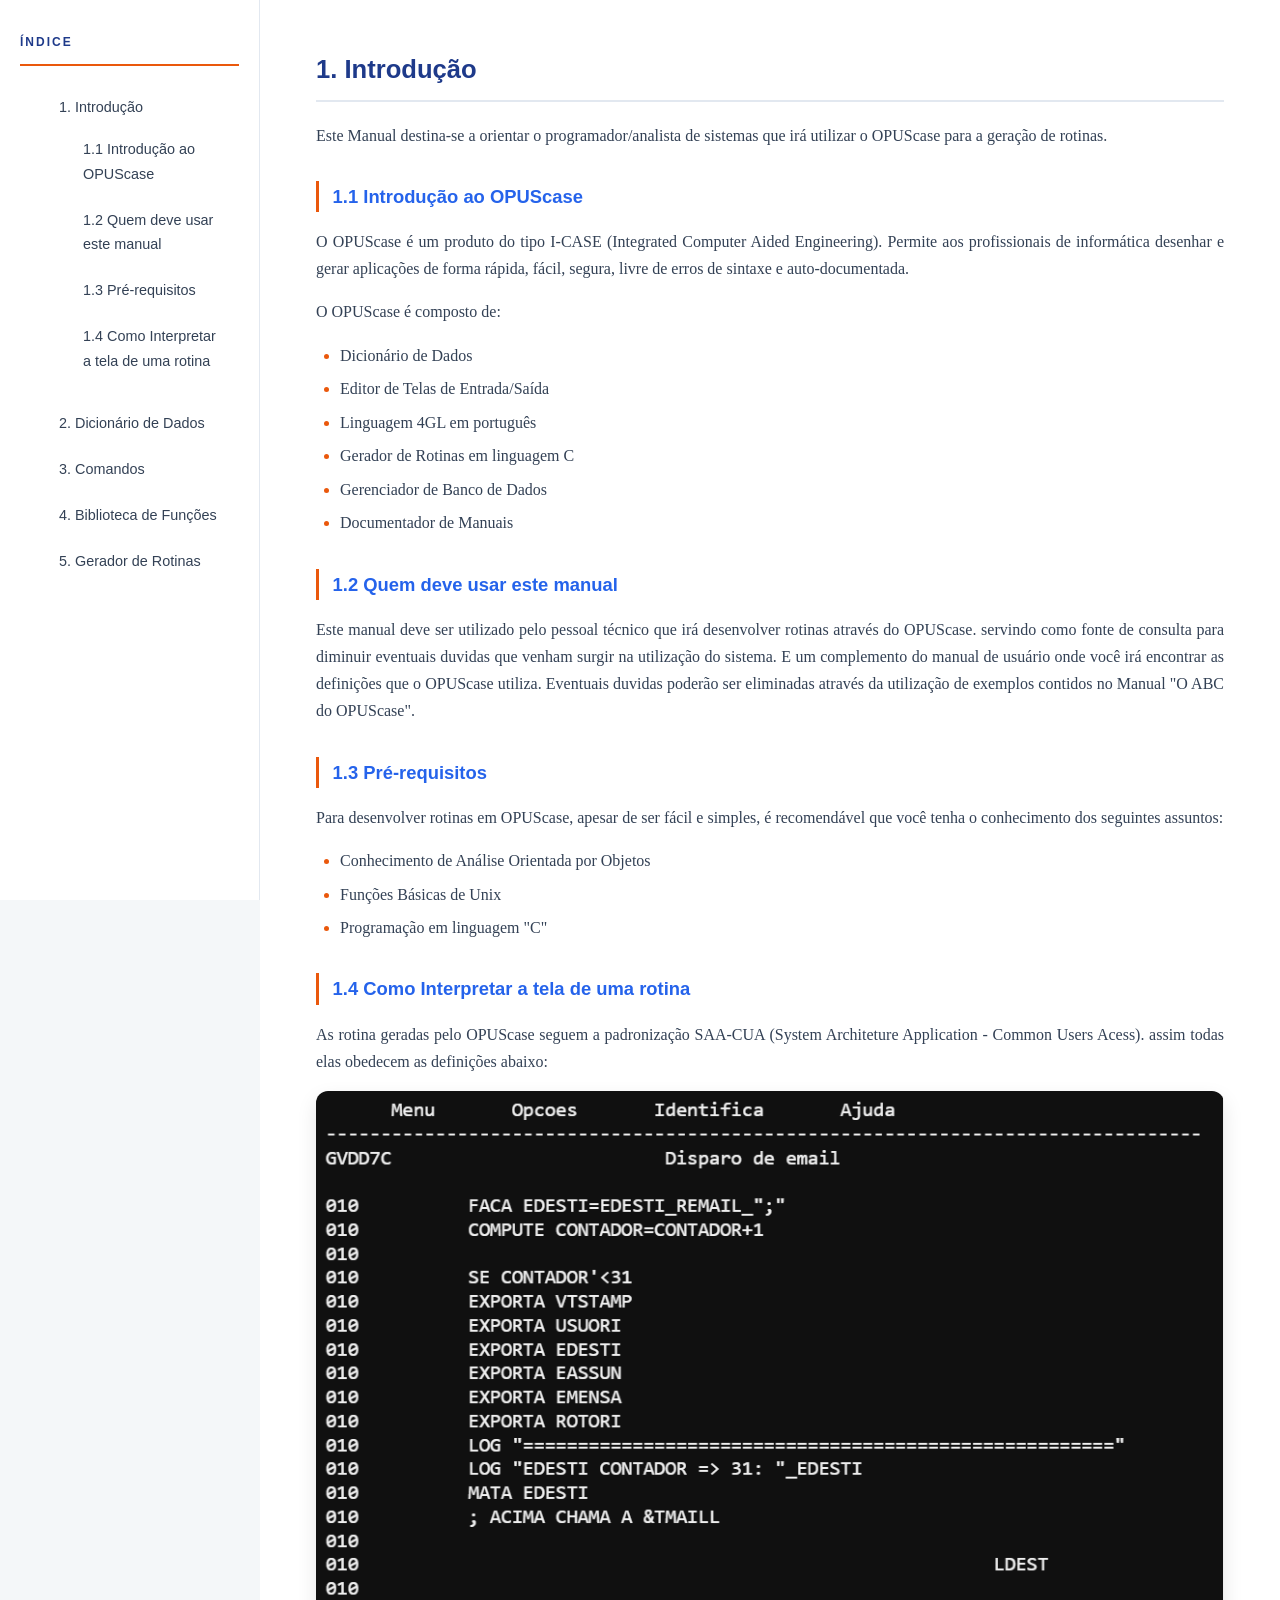
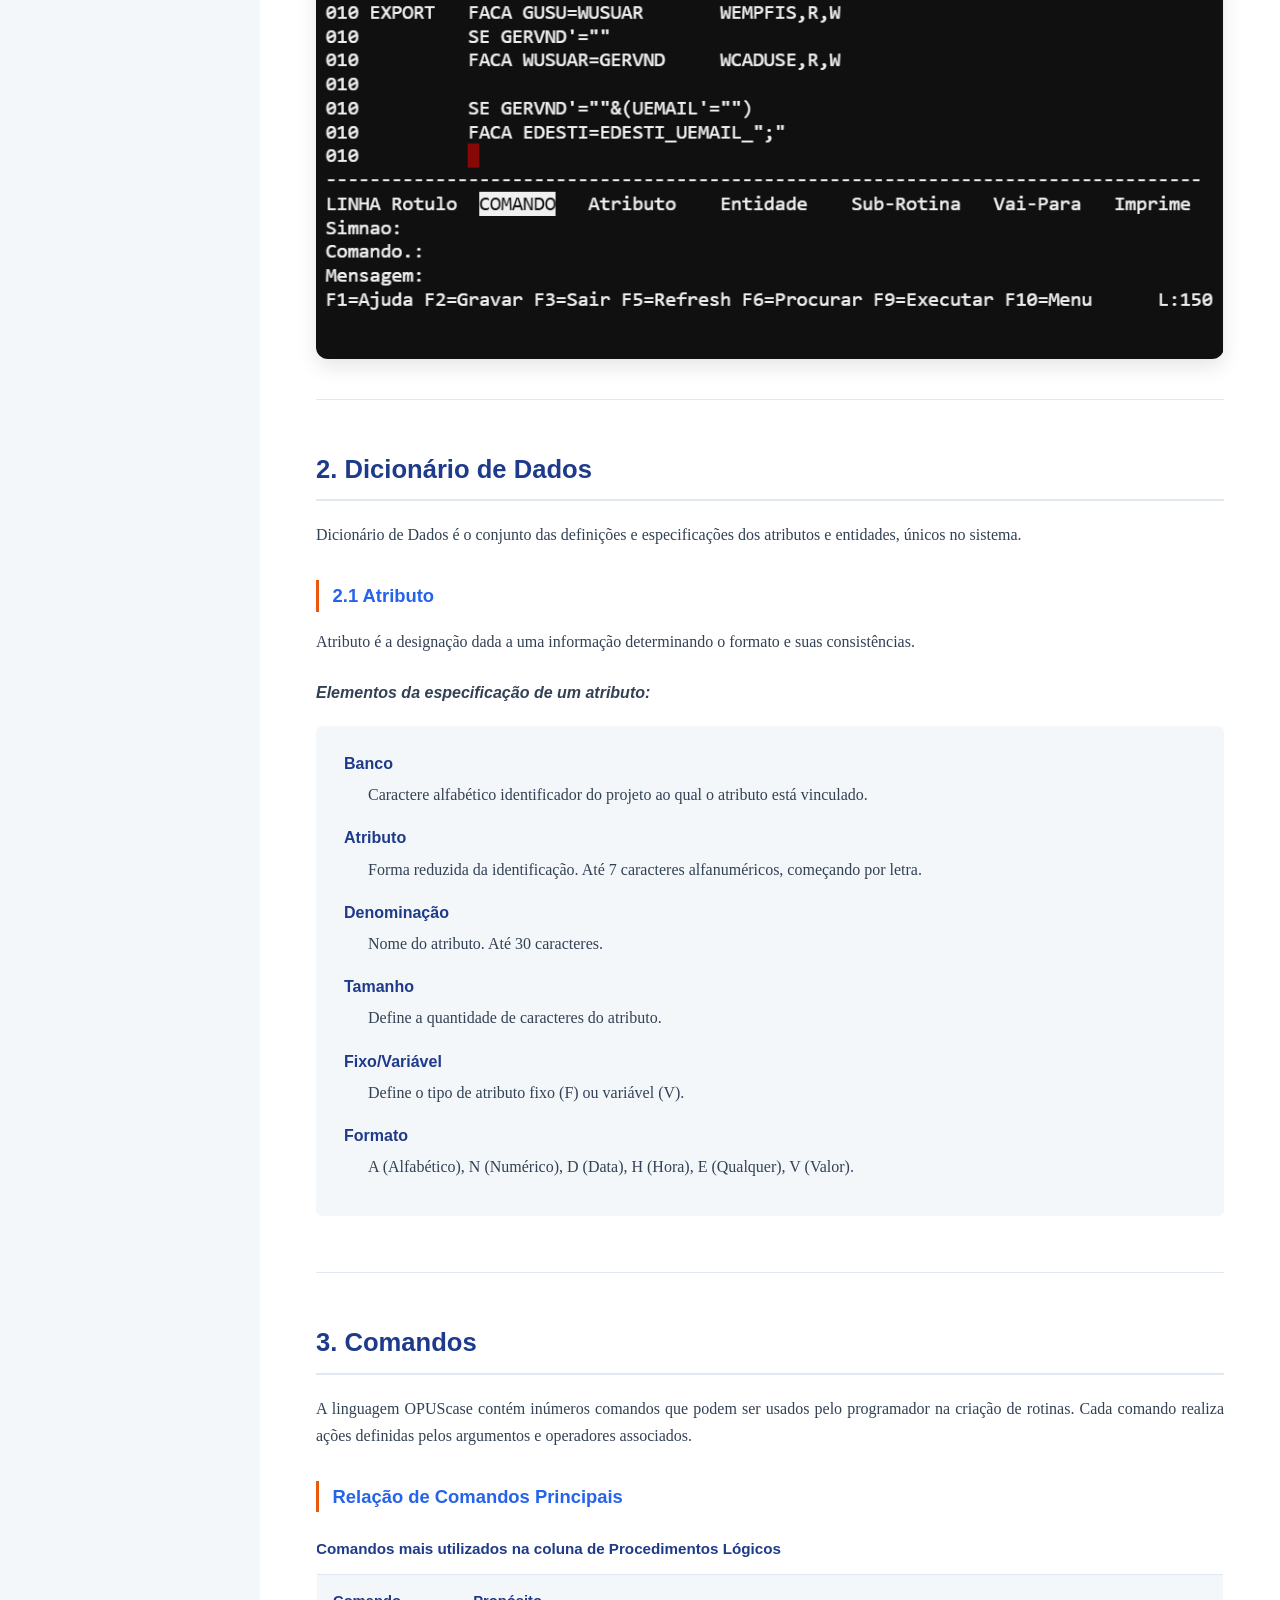
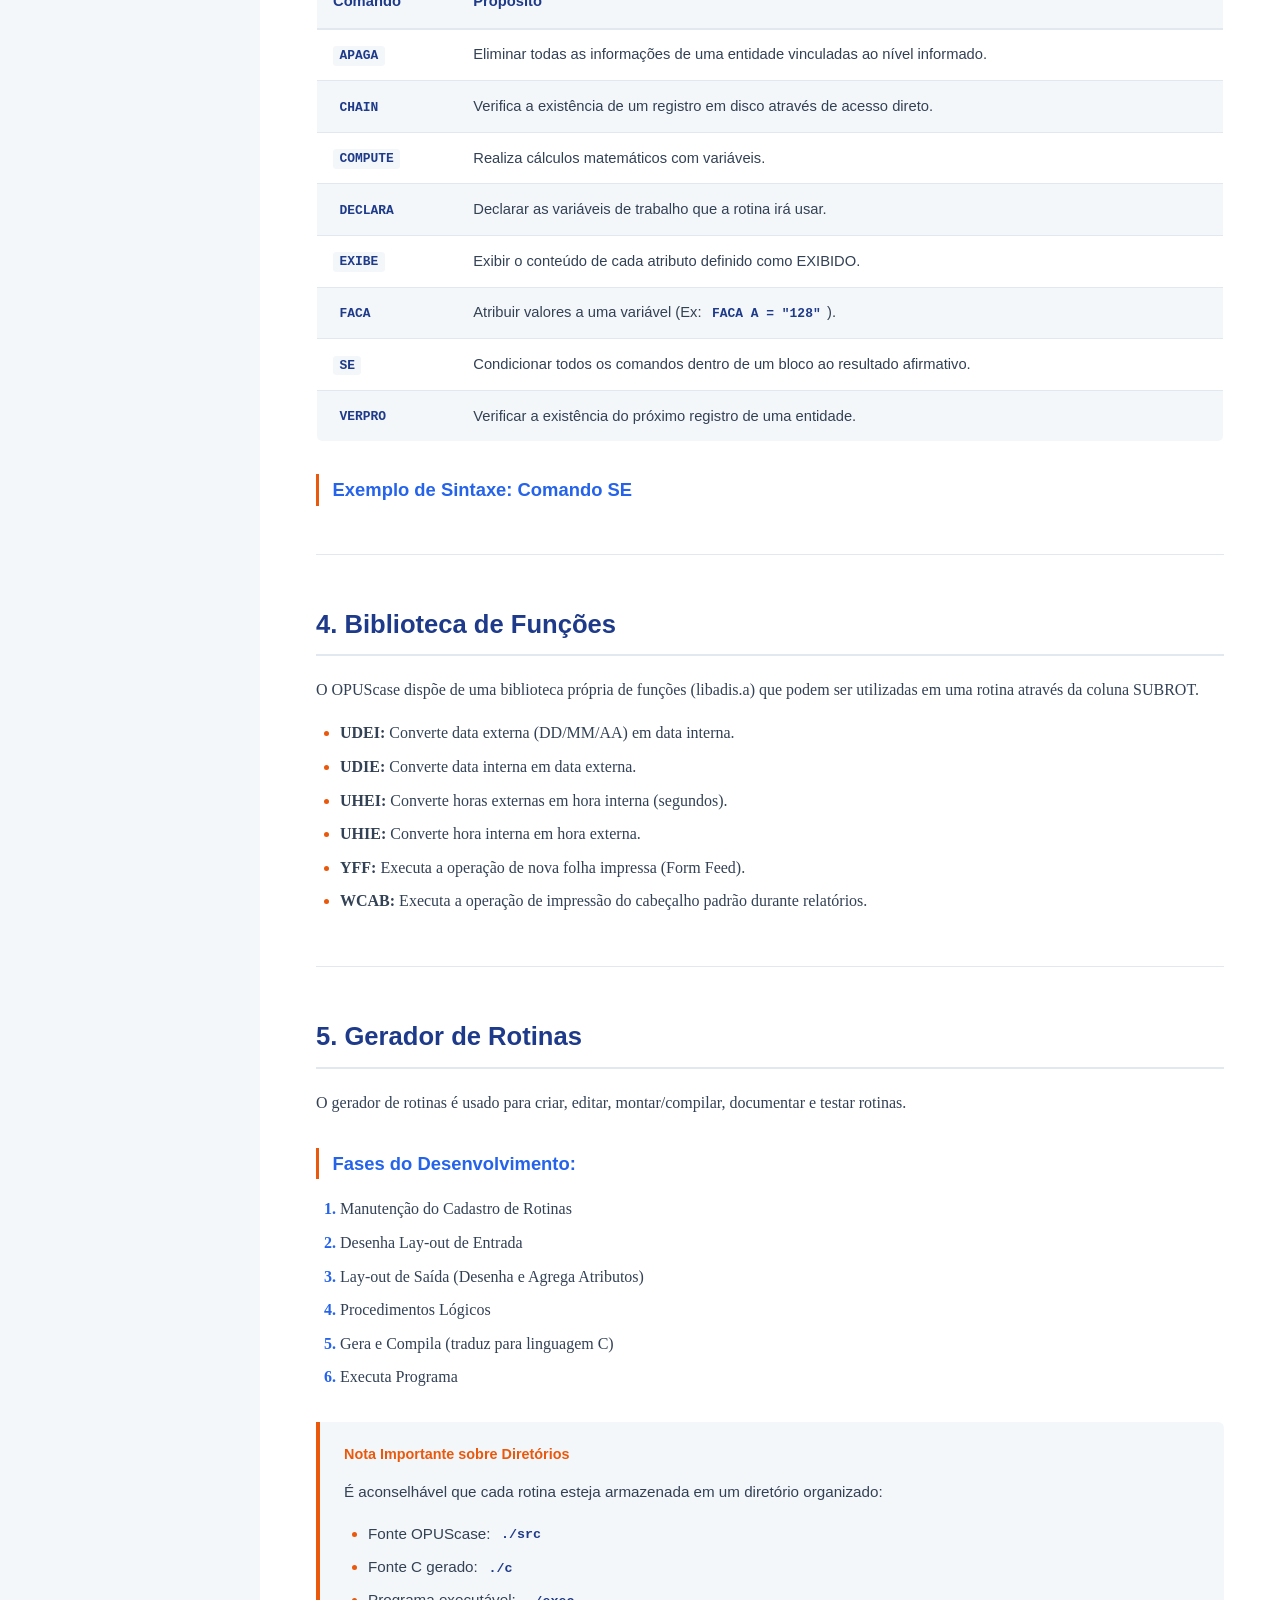
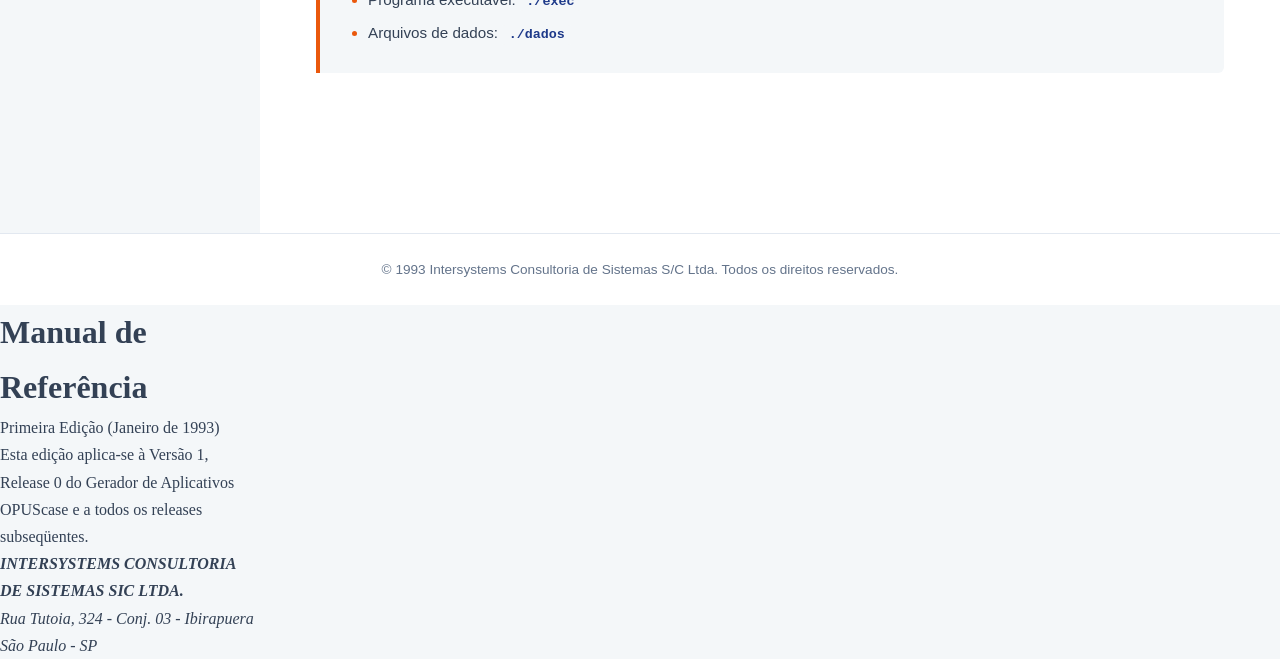
==== index.html @ 9c098eb4 "inclusao de ancoragem nos subtópcos do sumario 1" ====
<!DOCTYPE html>
<html lang="pt-BR">

<head>
    <meta charset="UTF-8">
    <meta name="viewport" content="width=device-width, initial-scale=1.0">
    <title>Manual de Referência - OPUScase</title>
    <link rel="stylesheet" href="style.css">
</head>

<body>

    <header>
        <h1 class="Titulo">Manual de Referência</h1>
        <p class="Subtitulo">Primeira Edição (Janeiro de 1993)</p>
        <p class="Texto">Esta edição aplica-se à Versão 1, Release 0 do Gerador de Aplicativos OPUScase e a todos os
            releases subseqüentes.</p>
        <address>
            <strong>INTERSYSTEMS CONSULTORIA DE SISTEMAS SIC LTDA.</strong><br>
            Rua Tutoia, 324 - Conj. 03 - Ibirapuera<br>
            São Paulo - SP
        </address>
    </header>

    <nav class="sumario">
        <h2>Índice</h2>
        <ol>
            <li><a href="#introducao">1. Introdução</a>

                <ol>
                    <li class="subitem">
                        <a href="#subitem-1">1.1 Introdução ao OPUScase</a>
                    </li>
                    <li>
                        <a href="#subitem-2">1.2 Quem deve usar este manual</a>
                    </li>
                    <li>
                        <a href="#subitem-3">1.3 Pré-requisitos</a>
                    </li>
                    <li>
                        <a href="#subitem-4">1.4 Como Interpretar a tela de uma rotina</a>
                    </li>
                </ol>
            </li>
            <li><a href="#dicionario">2. Dicionário de Dados</a></li>
            <li><a href="#comandos">3. Comandos</a></li>
            <li><a href="#biblioteca">4. Biblioteca de Funções</a></li>
            <li><a href="#gerador">5. Gerador de Rotinas</a></li>
        </ol>
    </nav>

    <main>
        
            <section id="introducao">
                <h2>1. Introdução</h2>
                <p>Este Manual destina-se a orientar o programador/analista de sistemas que irá utilizar o OPUScase para a geração de rotinas.</p>
        


        <h3 id="subitem-1">1.1 Introdução ao OPUScase</h3>
        <p>O OPUScase é um produto do tipo I-CASE (Integrated Computer Aided Engineering). Permite aos profissionais
            de informática desenhar e gerar aplicações de forma rápida, fácil, segura, livre de erros de sintaxe e
            auto-documentada.</p>
        <p>O OPUScase é composto de:</p>
        <ul>
            <li>Dicionário de Dados</li>
            <li>Editor de Telas de Entrada/Saída</li>
            <li>Linguagem 4GL em português</li>
            <li>Gerador de Rotinas em linguagem C</li>
            <li>Gerenciador de Banco de Dados</li>
            <li>Documentador de Manuais</li>
        </ul>
        <h3 id="subitem-2">1.2 Quem deve usar este manual</h3>
        <p>Este manual deve ser utilizado pelo pessoal técnico que irá desenvolver rotinas através do OPUScase.
            servindo como fonte de consulta para diminuir eventuais duvidas que venham surgir na utilização do
            sistema.
            E um complemento do manual de usuário onde você irá encontrar as definições que o OPUScase utiliza.
            Eventuais duvidas poderão ser eliminadas através da utilização de exemplos contidos no Manual "O ABC
            do OPUScase".</p>

        <h3 id="subitem-3">1.3 Pré-requisitos</h3>

        <p>Para desenvolver rotinas em OPUScase, apesar de ser fácil e simples, é recomendável que você tenha o
            conhecimento dos seguintes assuntos:
        <ul>
            <li>Conhecimento de Análise Orientada por Objetos</li>
            <li>Funções Básicas de Unix</li>
            <li>Programação em linguagem "C"</li>
        </ul>
        </p>
        <h3 id="subitem-4">1.4 Como Interpretar a tela de uma rotina</h3>
        <div>
            <p>
                As rotina geradas pelo OPUScase seguem a padronização SAA-CUA (System Architeture Application -
                Common Users Acess). assim todas elas obedecem as definições abaixo:
            </p>

        </div>
        <div class="imagem">
            <img src="./img/OPUS.png" alt="img opus case">
        </div>

        </section>

   

        <section id="dicionario">
            <h2>2. Dicionário de Dados</h2>
            <p>Dicionário de Dados é o conjunto das definições e especificações dos atributos e entidades, únicos no
                sistema.</p>

            <h3>2.1 Atributo</h3>
            <p>Atributo é a designação dada a uma informação determinando o formato e suas consistências.</p>

            <h4>Elementos da especificação de um atributo:</h4>
            <dl>
                <dt>Banco</dt>
                <dd>Caractere alfabético identificador do projeto ao qual o atributo está vinculado.</dd>

                <dt>Atributo</dt>
                <dd>Forma reduzida da identificação. Até 7 caracteres alfanuméricos, começando por letra.</dd>

                <dt>Denominação</dt>
                <dd>Nome do atributo. Até 30 caracteres.</dd>

                <dt>Tamanho</dt>
                <dd>Define a quantidade de caracteres do atributo.</dd>

                <dt>Fixo/Variável</dt>
                <dd>Define o tipo de atributo fixo (F) ou variável (V).</dd>

                <dt>Formato</dt>
                <dd>A (Alfabético), N (Numérico), D (Data), H (Hora), E (Qualquer), V (Valor).</dd>
            </dl>
        </section>

        <section id="comandos">
            <h2>3. Comandos</h2>
            <p>A linguagem OPUScase contém inúmeros comandos que podem ser usados pelo programador na criação de
                rotinas. Cada comando realiza ações definidas pelos argumentos e operadores associados.</p>

            <h3>Relação de Comandos Principais</h3>
            <table>
                <caption>Comandos mais utilizados na coluna de Procedimentos Lógicos</caption>
                <thead>
                    <tr>
                        <th>Comando</th>
                        <th>Propósito</th>
                    </tr>
                </thead>
                <tbody>
                    <tr>
                        <td><code>APAGA</code></td>
                        <td>Eliminar todas as informações de uma entidade vinculadas ao nível informado.</td>
                    </tr>
                    <tr>
                        <td><code>CHAIN</code></td>
                        <td>Verifica a existência de um registro em disco através de acesso direto.</td>
                    </tr>
                    <tr>
                        <td><code>COMPUTE</code></td>
                        <td>Realiza cálculos matemáticos com variáveis.</td>
                    </tr>
                    <tr>
                        <td><code>DECLARA</code></td>
                        <td>Declarar as variáveis de trabalho que a rotina irá usar.</td>
                    </tr>
                    <tr>
                        <td><code>EXIBE</code></td>
                        <td>Exibir o conteúdo de cada atributo definido como EXIBIDO.</td>
                    </tr>
                    <tr>
                        <td><code>FACA</code></td>
                        <td>Atribuir valores a uma variável (Ex: <code>FACA A = "128"</code>).</td>
                    </tr>
                    <tr>
                        <td><code>SE</code></td>
                        <td>Condicionar todos os comandos dentro de um bloco ao resultado afirmativo.</td>
                    </tr>
                    <tr>
                        <td><code>VERPRO</code></td>
                        <td>Verificar a existência do próximo registro de uma entidade.</td>
                    </tr>
                </tbody>
            </table>

            <h3>Exemplo de Sintaxe: Comando SE</h3>

        </section>

        <section id="biblioteca">
            <h2>4. Biblioteca de Funções</h2>
            <p>O OPUScase dispõe de uma biblioteca própria de funções (libadis.a) que podem ser utilizadas em uma rotina
                através da coluna SUBROT.</p>

            <ul>
                <li><strong>UDEI:</strong> Converte data externa (DD/MM/AA) em data interna.</li>
                <li><strong>UDIE:</strong> Converte data interna em data externa.</li>
                <li><strong>UHEI:</strong> Converte horas externas em hora interna (segundos).</li>
                <li><strong>UHIE:</strong> Converte hora interna em hora externa.</li>
                <li><strong>YFF:</strong> Executa a operação de nova folha impressa (Form Feed).</li>
                <li><strong>WCAB:</strong> Executa a operação de impressão do cabeçalho padrão durante relatórios.</li>
            </ul>
        </section>

        <section id="gerador">
            <h2>5. Gerador de Rotinas</h2>
            <p>O gerador de rotinas é usado para criar, editar, montar/compilar, documentar e testar rotinas.</p>

            <h3>Fases do Desenvolvimento:</h3>
            <ol>
                <li>Manutenção do Cadastro de Rotinas</li>
                <li>Desenha Lay-out de Entrada</li>
                <li>Lay-out de Saída (Desenha e Agrega Atributos)</li>
                <li>Procedimentos Lógicos</li>
                <li>Gera e Compila (traduz para linguagem C)</li>
                <li>Executa Programa</li>
            </ol>

            <aside>
                <h4>Nota Importante sobre Diretórios</h4>
                <p>É aconselhável que cada rotina esteja armazenada em um diretório organizado:</p>
                <ul>
                    <li>Fonte OPUScase: <code>./src</code></li>
                    <li>Fonte C gerado: <code>./c</code></li>
                    <li>Programa executável: <code>./exec</code></li>
                    <li>Arquivos de dados: <code>./dados</code></li>
                </ul>
            </aside>
        </section>
    </main>

    <footer>
        <p>&copy; 1993 Intersystems Consultoria de Sistemas S/C Ltda. Todos os direitos reservados.</p>
    </footer>

</body>

</html>
---- style.css ----
/* ==========================================
   MANUAL DE REFERÊNCIA - OPUScase
   Versão minimalista - Branco e Gelo
   ========================================== */

/* 1. VARIÁVEIS GLOBAIS
   ========================================== */
:root {
    /* Cores principais */
    --azul-escuro: #1e3a8a;
    --azul-medio: #2563eb;
    --azul-claro: #dbeafe;
    --laranja: #ea580c;
    --laranja-claro: #fff7ed;

    /* Neutros */
    --branco: #ffffff;
    --gelo: #f4f7f9;
    --cinza-borda: #e2e8f0;
    --cinza-texto: #334155;
    --cinza-suave: #64748b;

    /* Layout */
    --sidebar: 260px;
    --max-conteudo: 1300px;
    --raio: 6px;

    /* Tipografia */
    --fonte-serif: Georgia, 'Times New Roman', serif;
    --fonte-sans: -apple-system, 'Segoe UI', Roboto, Arial, sans-serif;
    --fonte-mono: 'Courier New', Courier, monospace;
}

/* 2. RESET
   ========================================== */
*,
*::before,
*::after {
    box-sizing: border-box;
    margin: 0;
    padding: 0;
}

html {
    scroll-behavior: smooth;
    scroll-padding-top: 2rem;
}

body {
    font-family: var(--fonte-serif);
    color: var(--cinza-texto);
    background-color: var(--gelo);
    line-height: 1.7;
    font-size: 16px;
    min-height: 100vh;
}

/* 3. LAYOUT PRINCIPAL (Grid: sidebar + conteúdo)
   ========================================== */
body {
    display: grid;
    grid-template-columns: var(--sidebar) 1fr;
    grid-template-rows: 1fr auto;
    grid-template-areas:
        'nav     main'
        'footer  footer';
    min-height: 100vh;
}

nav.sumario {
    grid-area: nav;
}
main {
    grid-area: main;
}
footer {
    grid-area: footer;
}

/* 4. SUMÁRIO (Sticky à esquerda)
   ========================================== */
nav.sumario {
    position: sticky;
    top: 0;
    align-self: start;
    height: 100vh;
    overflow-y: auto;
    background-color: var(--branco);
    border-right: 1px solid var(--cinza-borda);
    padding: 2rem 1.25rem;
}

nav.sumario h2 {
    font-family: var(--fonte-sans);
    font-size: 0.75rem;
    text-transform: uppercase;
    letter-spacing: 2px;
    color: var(--azul-escuro);
    margin-bottom: 1.25rem;
    padding-bottom: 0.75rem;
    border-bottom: 2px solid var(--laranja);
}

nav.sumario ol {
    list-style: none;
    counter-reset: item;
}

nav.sumario li {
    margin-bottom: 0.25rem;
}

nav.sumario a {
    display: block;
    padding: 0.55rem 0.75rem;
    color: var(--cinza-texto);
    text-decoration: none;
    font-family: var(--fonte-sans);
    font-size: 0.9rem;
    border-radius: var(--raio);
    border-left: 3px solid transparent;
    transition: all 0.2s ease;
}

nav.sumario a:hover {
    background-color: var(--gelo);
    color: var(--azul-medio);
    border-left-color: var(--laranja);
    padding-left: 1rem;
}

/* 5. CONTEÚDO PRINCIPAL
   ========================================== */
main {
    background-color: var(--branco);
    padding: 3rem 3.5rem;
    max-width: var(--max-conteudo);
    width: 100%;
}

/* 6. SEÇÕES E TÍTULOS
   ========================================== */
section {
    margin-bottom: 3rem;
    padding-bottom: 2rem;
    border-bottom: 1px solid var(--cinza-borda);
    scroll-margin-top: 2rem;
}

section:last-of-type {
    border-bottom: none;
}

/* Destaque visual ao clicar na âncora */
section:target {
    background-color: var(--laranja-claro);
    border-left: 4px solid var(--laranja);
    padding: 1.5rem 1.5rem 1.5rem 2rem;
    margin-left: -1.5rem;
    margin-right: -1.5rem;
    border-radius: 0 var(--raio) var(--raio) 0;
}

section h2 {
    font-family: var(--fonte-sans);
    color: var(--azul-escuro);
    font-size: 1.6rem;
    font-weight: 700;
    margin-bottom: 1.25rem;
    padding-bottom: 0.5rem;
    border-bottom: 2px solid var(--cinza-borda);
}

section h3 {
    font-family: var(--fonte-sans);
    color: var(--azul-medio);
    font-size: 1.15rem;
    font-weight: 600;
    margin: 2rem 0 1rem 0;
    padding-left: 0.85rem;
    border-left: 3px solid var(--laranja);
}

section h4 {
    font-family: var(--fonte-sans);
    color: var(--cinza-texto);
    font-size: 1rem;
    font-weight: 600;
    font-style: italic;
    margin: 1.5rem 0 0.75rem 0;
}

section p {
    margin-bottom: 1rem;
    text-align: justify;
}

/* 7. LISTAS
   ========================================== */
ul,
ol {
    margin: 0 0 1.25rem 1.5rem;
}

li {
    margin-bottom: 0.4rem;
}

ul li::marker {
    color: var(--laranja);
}

ol li::marker {
    color: var(--azul-medio);
    font-weight: bold;
}

/* Lista de definição (glossário) */
dl {
    background-color: var(--gelo);
    padding: 1.5rem 1.75rem;
    border-radius: var(--raio);
    margin: 1.25rem 0 1.5rem 0;
}

dt {
    font-family: var(--fonte-sans);
    font-weight: 700;
    color: var(--azul-escuro);
    margin-top: 1rem;
    font-size: 1rem;
}

dt:first-child {
    margin-top: 0;
}

dd {
    margin: 0.25rem 0 0.75rem 1rem;
    color: var(--cinza-texto);
    padding-left: 0.5rem;
}

/* extensções ./src, ./c, ./exec, ./dados azul
   ========================================== */

code {
    font-family: var(--fonte-mono);
    background-color: var(--gelo);
    color: var(--azul-escuro);
    padding: 0.15rem 0.4rem;
    border-radius: 3px;
    font-size: 0.88em;
    font-weight: 600;
}

/* 9. TABELAS
   ========================================== */
table {
    width: 100%;
    border-collapse: collapse;
    margin: 1.5rem 0;
    font-family: var(--fonte-sans);
    font-size: 0.92rem;
    background-color: var(--branco);
    border: 1px solid var(--cinza-borda);
    border-radius: var(--raio);
    overflow: hidden;
}

caption {
    font-family: var(--fonte-sans);
    font-weight: 700;
    color: var(--azul-escuro);
    margin-bottom: 0.75rem;
    text-align: left;
    font-size: 0.95rem;
}

th {
    background-color: var(--gelo);
    color: var(--azul-escuro);
    text-align: left;
    padding: 0.85rem 1rem;
    font-weight: 600;
    border-bottom: 2px solid var(--cinza-borda);
}

td {
    padding: 0.8rem 1rem;
    border-bottom: 1px solid var(--cinza-borda);
    vertical-align: top;
}

tbody tr:nth-child(even) {
    background-color: var(--gelo);
}

tbody tr:hover {
    background-color: var(--azul-claro);
}

/* 10. DESTAQUES (ASIDE)
   ========================================== */
aside {
    background-color: var(--gelo);
    border-left: 4px solid var(--laranja);
    padding: 1.25rem 1.5rem;
    margin: 2rem 0;
    border-radius: 0 var(--raio) var(--raio) 0;
    font-family: var(--fonte-sans);
    font-size: 0.95rem;
}

aside h4 {
    color: var(--laranja);
    font-size: 0.9rem;
    font-style: normal;
    margin: 0 0 0.75rem 0;
    font-weight: 700;
}

aside p:last-child {
    margin-bottom: 0;
}

aside ul {
    margin-bottom: 0;
}

/* 11. RODAPÉ
   ========================================== */
footer {
    grid-column: 1 / -1;
    background-color: var(--branco);
    color: var(--cinza-suave);
    text-align: center;
    padding: 1.5rem 2rem;
    font-family: var(--fonte-sans);
    font-size: 0.85rem;
    border-top: 1px solid var(--cinza-borda);
}

/* 12. SCROLLBAR DO SUMÁRIO
   ========================================== */
nav.sumario::-webkit-scrollbar {
    width: 6px;
}

nav.sumario::-webkit-scrollbar-track {
    background: var(--gelo);
}

nav.sumario::-webkit-scrollbar-thumb {
    background: var(--cinza-borda);
    border-radius: 3px;
}

nav.sumario::-webkit-scrollbar-thumb:hover {
    background: var(--azul-medio);
}

/* 13. RESPONSIVIDADE
   ========================================== */
@media (max-width: 900px) {
    body {
        grid-template-columns: 1fr;
        grid-template-areas:
            'nav'
            'main'
            'footer';
    }

    nav.sumario {
        position: static;
        height: auto;
        border-right: none;
        border-bottom: 1px solid var(--cinza-borda);
        padding: 1.25rem;
    }

    nav.sumario ol {
        display: flex;
        flex-wrap: wrap;
        gap: 0.25rem 1rem;
    }

    nav.sumario a {
        padding: 0.4rem 0.75rem;
        font-size: 0.85rem;
    }

    main {
        padding: 2rem 1.5rem;
    }

    section:target {
        margin-left: 0;
        margin-right: 0;
        padding: 1.25rem;
    }
}

/* 14. IMPRESSÃO
   ========================================== */
@media print {
    body {
        display: block;
        background: white;
    }

    nav.sumario {
        position: static;
        height: auto;
        border: 1px solid #ccc;
        page-break-after: always;
    }

    main {
        max-width: 100%;
        padding: 0;
    }

    section {
        page-break-inside: avoid;
    }

    pre,
    table {
        page-break-inside: avoid;
    }
}

/* --- LAYOUT DA SEÇÃO --- */
        .secao-informativa {
            display: flex;
            align-items: center;
            gap: 50px; /* Espaço entre o texto e a imagem */
            max-width: 1200px;
            margin: 60px auto;
            background-color: #ffffff;
            padding: 50px;
            border-radius: 16px;
            box-shadow: 0 10px 30px rgba(0, 0, 0, 0.05);
        }

        .imagem img {
            width: 100%;
            height: auto;
            border-radius: 12px;
            box-shadow: 0 8px 20px rgba(0, 0, 0, 0.1);
            transition: transform 0.3s ease;
        }

        /* Efeito suave ao passar o mouse na imagem */
        .imagem img:hover {
            transform: scale(1.02);
        }

        /* --- RESPONSIVIDADE (CELULARES) --- */
        @media (max-width: 768px) {
            .secao-informativa {
                flex-direction: column; /* Empilha os elementos na vertical */
                padding: 30px 20px;
                gap: 30px;
                margin: 20px auto;
            }

            
        }

        .subitem h3 {
            font-family: var(--fonte-sans);
            color: var(--azul-escuro);
            font-size: 1.6rem;
            font-weight: 700;
            margin-bottom: 1.25rem;
            padding-bottom: 0.5rem;
            border-bottom: 2px solid var(--cinza-borda);
            scroll-margin-top: 20px;

        }
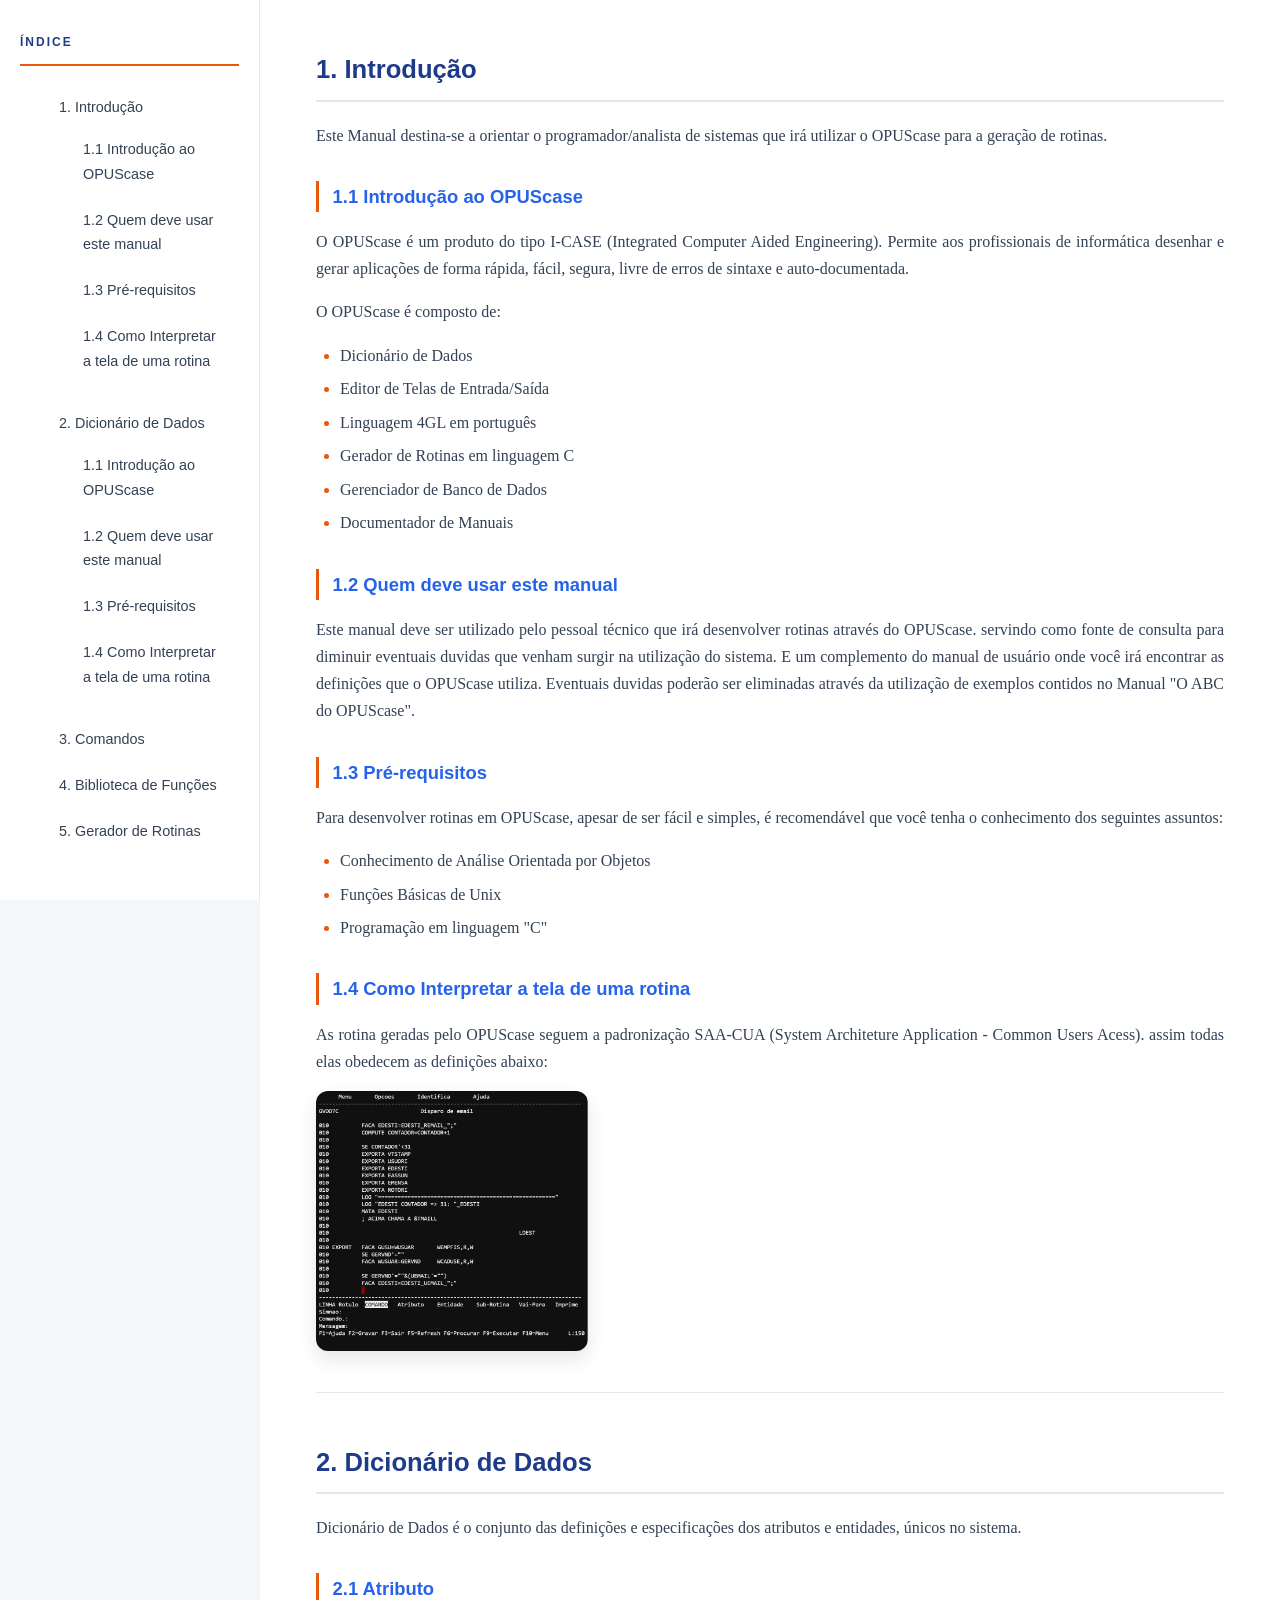
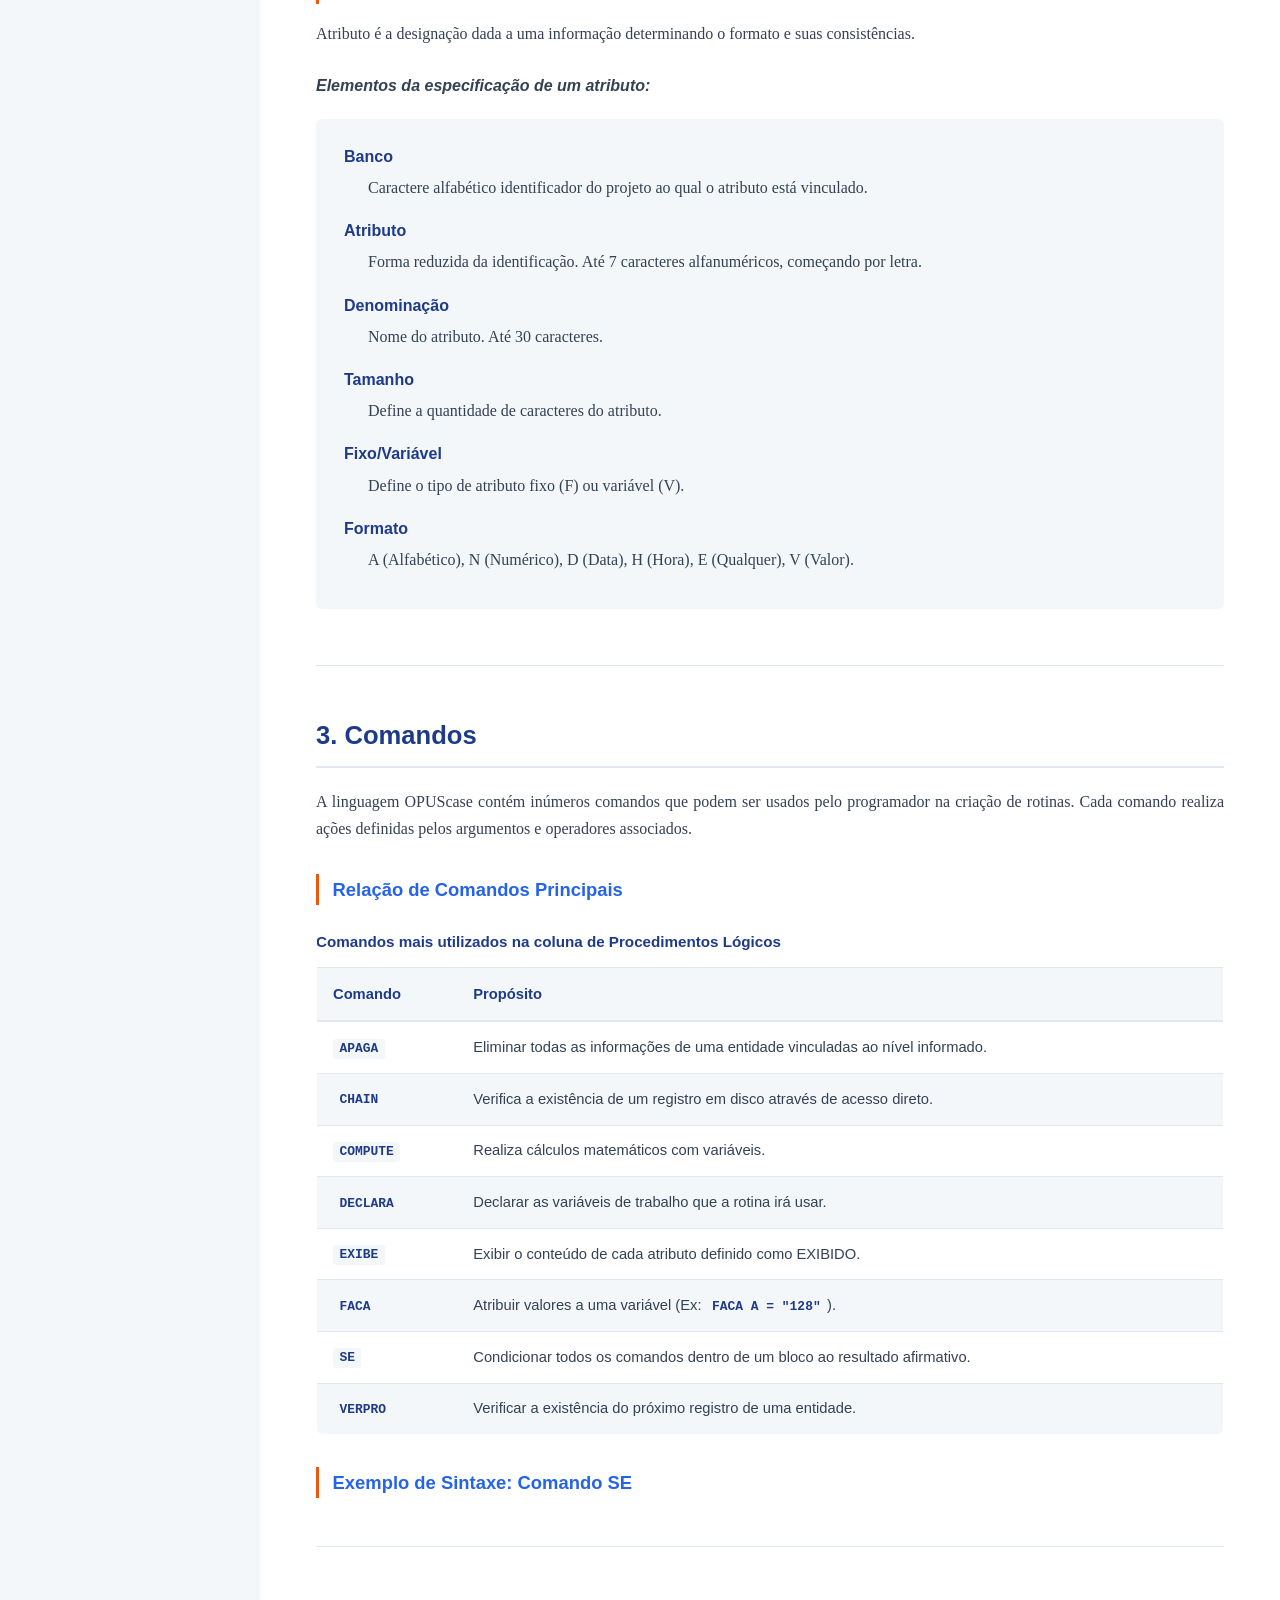
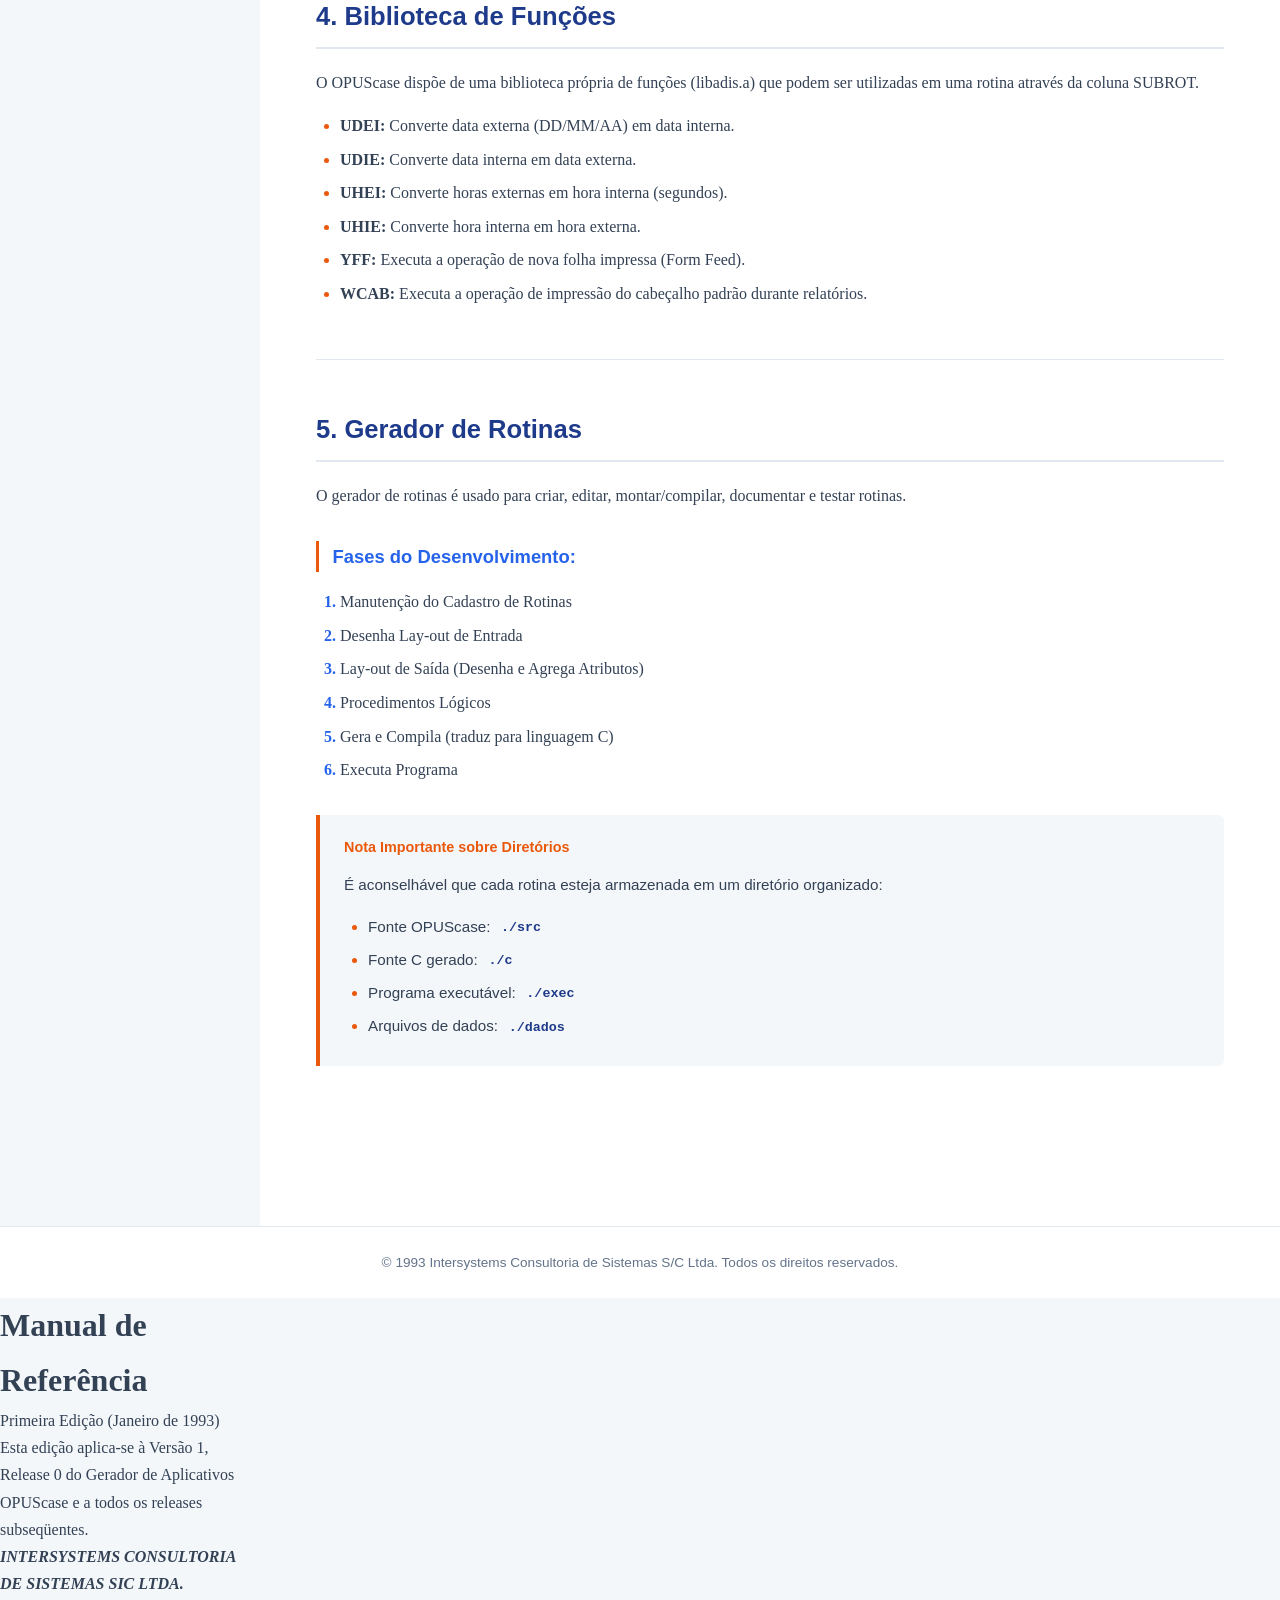
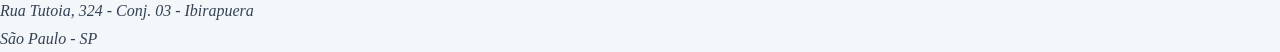
==== commit 4c8c68be: "ancorando os subitens do segundo tópico" ====
--- a/index.html
+++ b/index.html
@@ -42,7 +42,22 @@
                     </li>
                 </ol>
             </li>
-            <li><a href="#dicionario">2. Dicionário de Dados</a></li>
+            <li><a href="#dicionario">2. Dicionário de Dados</a>
+             <ol>
+                    <li class="subitem">
+                        <a href="#subitem-5">1.1 Introdução ao OPUScase</a>
+                    </li>
+                    <li>
+                        <a href="#subitem-6">1.2 Quem deve usar este manual</a>
+                    </li>
+                    <li>
+                        <a href="#subitem-7">1.3 Pré-requisitos</a>
+                    </li>
+                    <li>
+                        <a href="#subitem-8">1.4 Como Interpretar a tela de uma rotina</a>
+                    </li>
+                </ol>
+            </li>
             <li><a href="#comandos">3. Comandos</a></li>
             <li><a href="#biblioteca">4. Biblioteca de Funções</a></li>
             <li><a href="#gerador">5. Gerador de Rotinas</a></li>
--- a/style.css
+++ b/style.css
@@ -22,7 +22,7 @@
 
     /* Layout */
     --sidebar: 260px;
-    --max-conteudo: 1300px;
+    --max-conteudo: 1400px;
     --raio: 6px;
 
     /* Tipografia */
@@ -445,7 +445,7 @@
         }
 
         .imagem img {
-            width: 100%;
+            width: 30%;
             height: auto;
             border-radius: 12px;
             box-shadow: 0 8px 20px rgba(0, 0, 0, 0.1);
@@ -469,14 +469,5 @@
             
         }
 
-        .subitem h3 {
-            font-family: var(--fonte-sans);
-            color: var(--azul-escuro);
-            font-size: 1.6rem;
-            font-weight: 700;
-            margin-bottom: 1.25rem;
-            padding-bottom: 0.5rem;
-            border-bottom: 2px solid var(--cinza-borda);
-            scroll-margin-top: 20px;
-
-        }
+       
+      
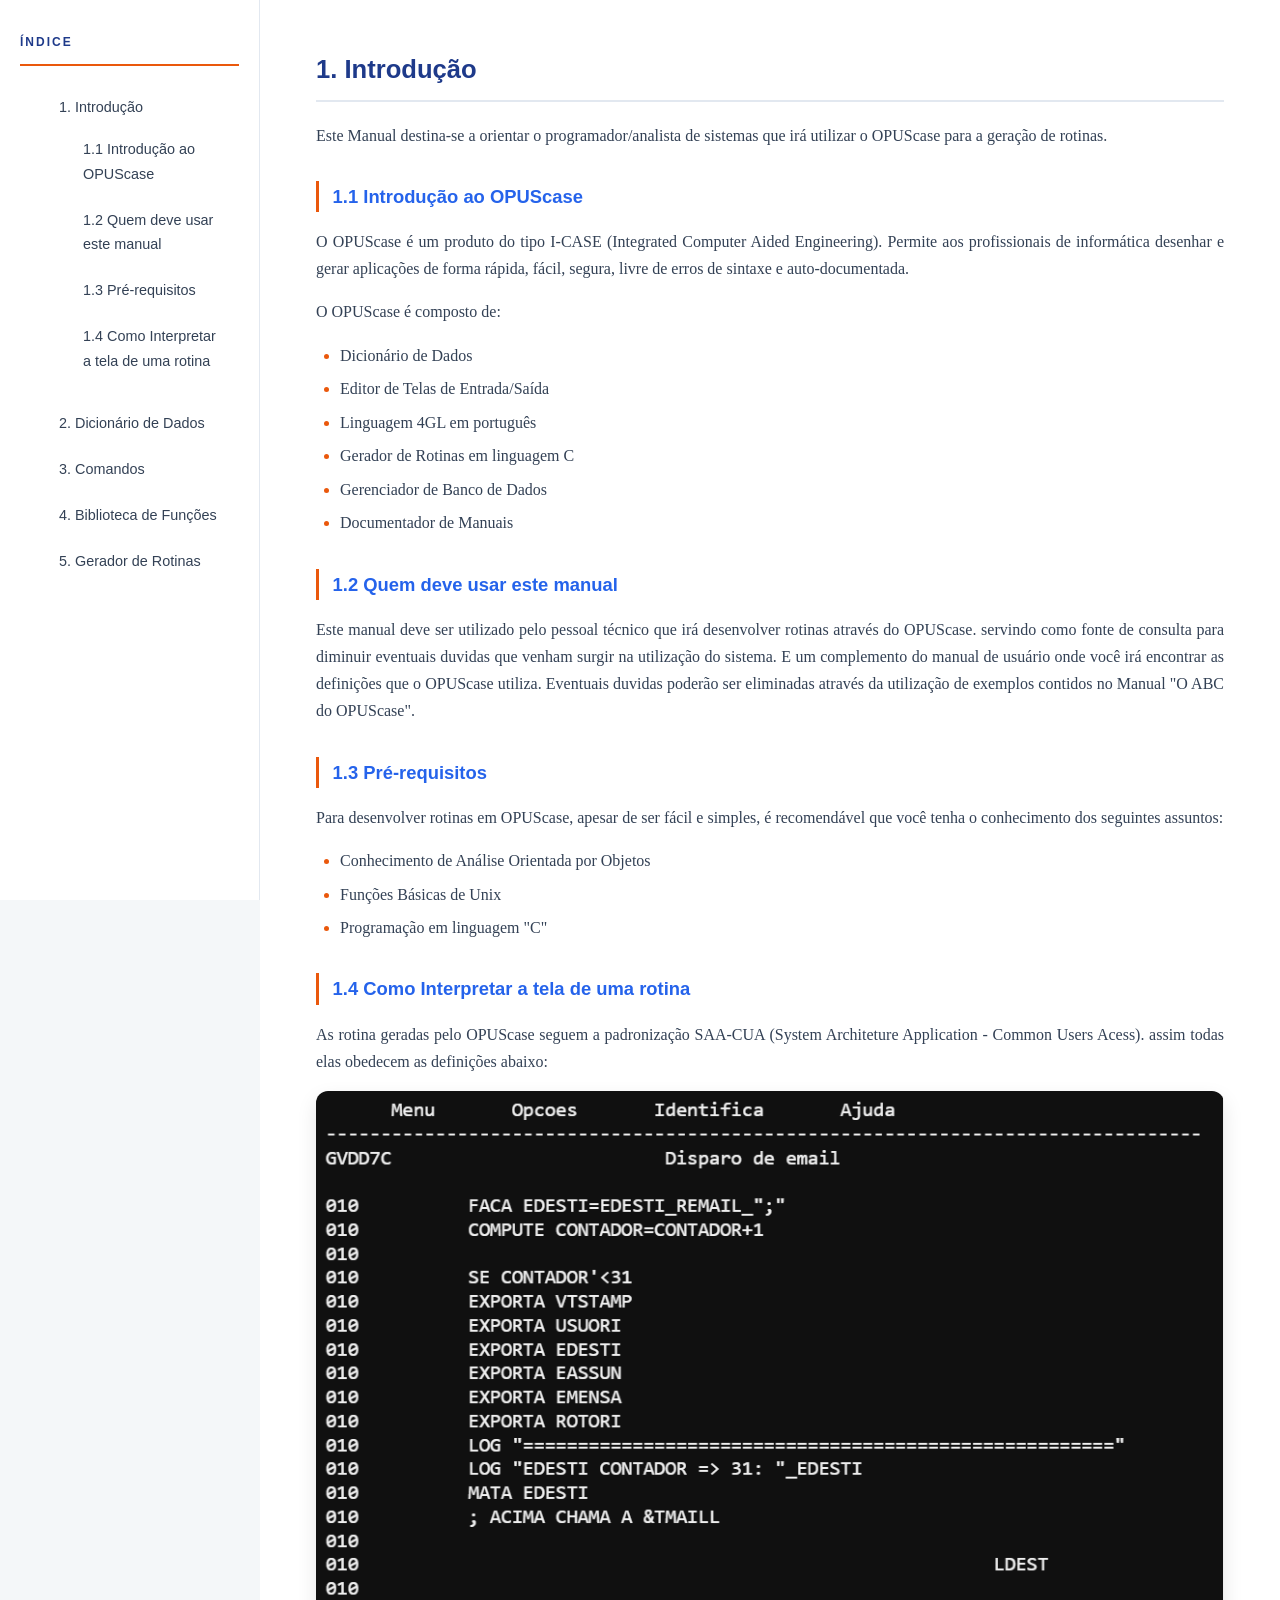
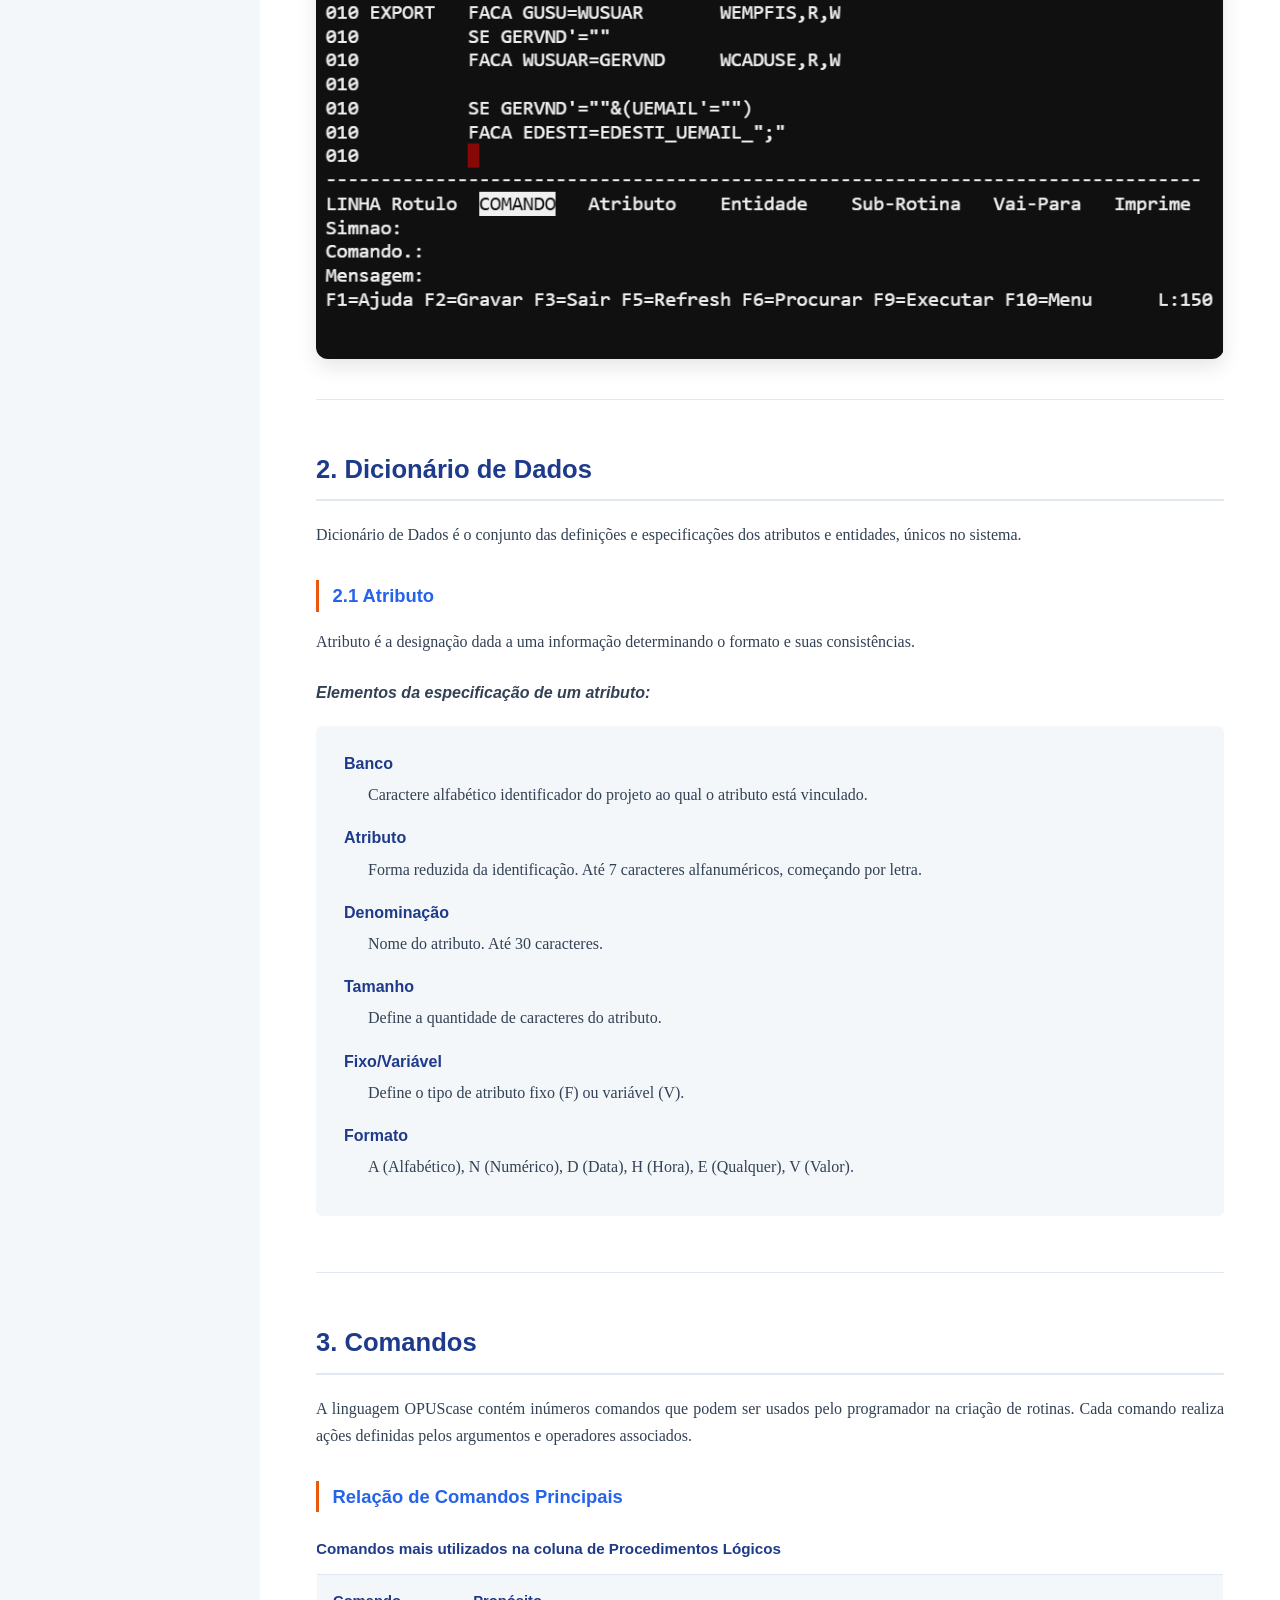
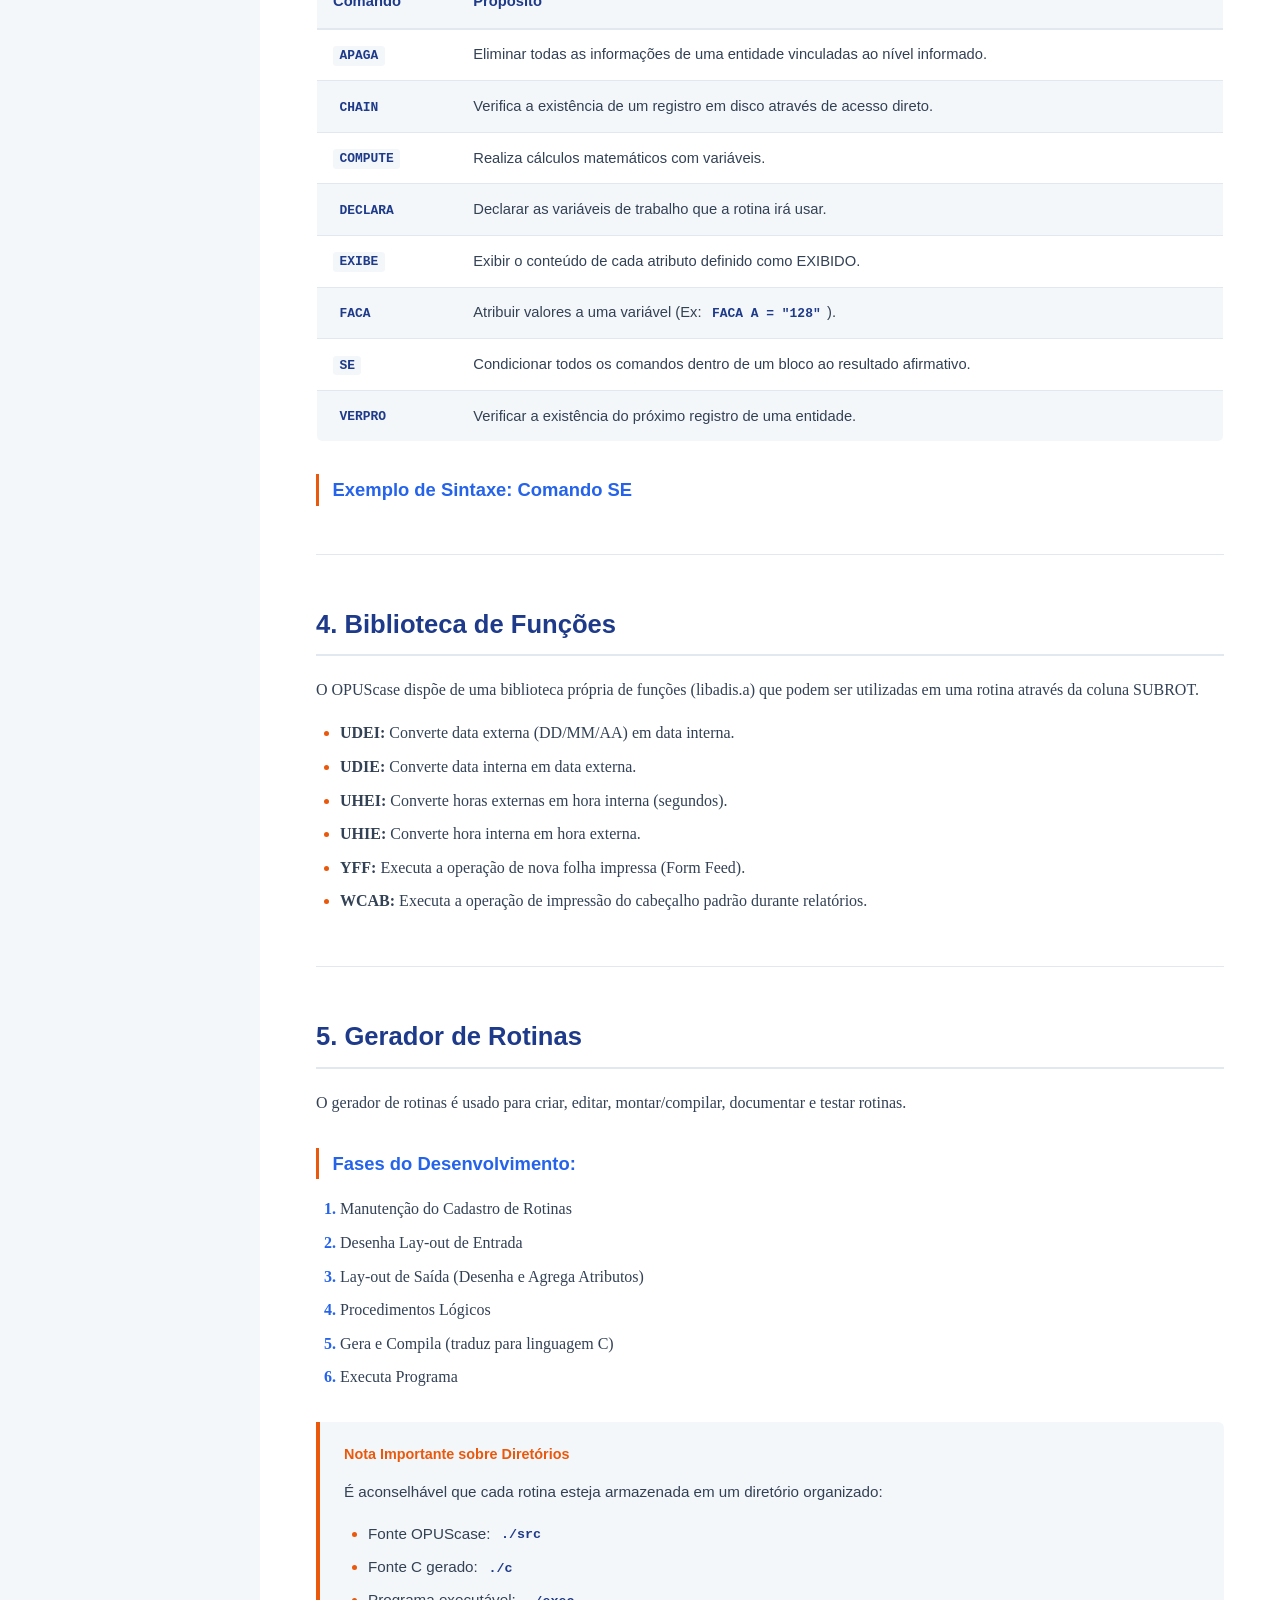
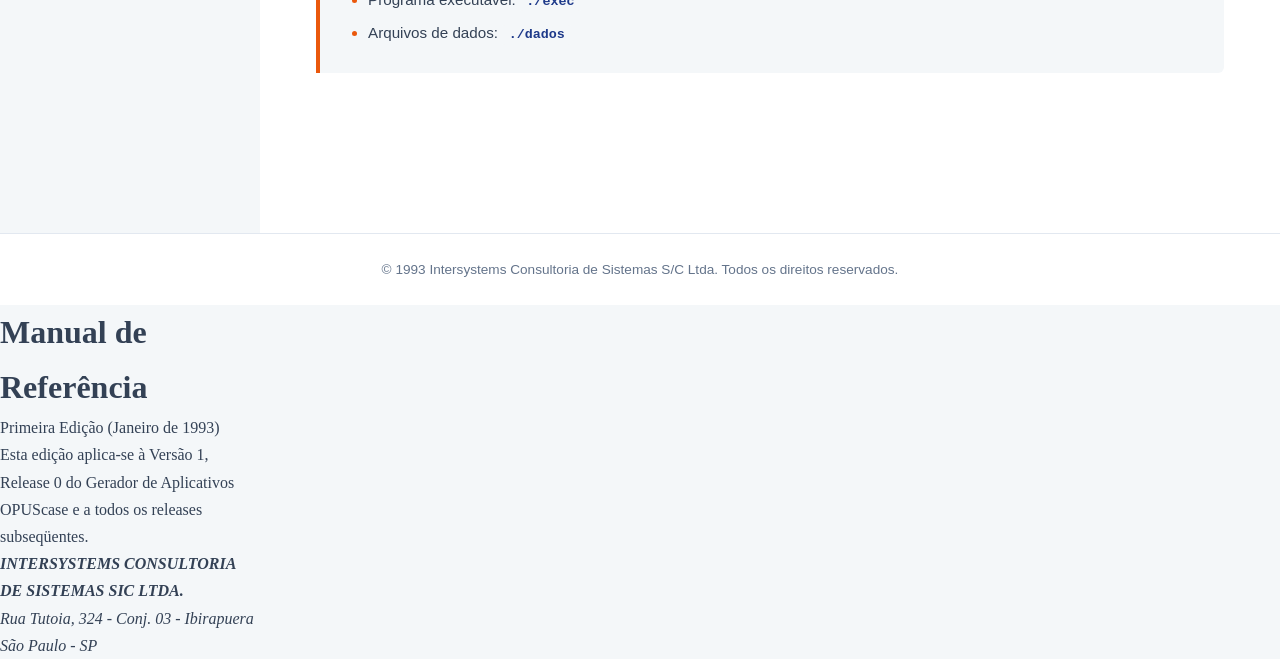
==== commit 80b3c0c9: "Merge b45f4d9d2985bf2c28d67a019fc5834c3db8fa00 into 69d4831df84478ed25dcb4433e88dff8246be887" ====
--- a/index.html
+++ b/index.html
@@ -42,22 +42,7 @@
                     </li>
                 </ol>
             </li>
-            <li><a href="#dicionario">2. Dicionário de Dados</a>
-             <ol>
-                    <li class="subitem">
-                        <a href="#subitem-5">1.1 Introdução ao OPUScase</a>
-                    </li>
-                    <li>
-                        <a href="#subitem-6">1.2 Quem deve usar este manual</a>
-                    </li>
-                    <li>
-                        <a href="#subitem-7">1.3 Pré-requisitos</a>
-                    </li>
-                    <li>
-                        <a href="#subitem-8">1.4 Como Interpretar a tela de uma rotina</a>
-                    </li>
-                </ol>
-            </li>
+            <li><a href="#dicionario">2. Dicionário de Dados</a></li>
             <li><a href="#comandos">3. Comandos</a></li>
             <li><a href="#biblioteca">4. Biblioteca de Funções</a></li>
             <li><a href="#gerador">5. Gerador de Rotinas</a></li>
--- a/style.css
+++ b/style.css
@@ -445,7 +445,7 @@
         }
 
         .imagem img {
-            width: 30%;
+            width: 100%;
             height: auto;
             border-radius: 12px;
             box-shadow: 0 8px 20px rgba(0, 0, 0, 0.1);
@@ -469,5 +469,14 @@
             
         }
 
-       
-      +        .subitem h3 {
+            font-family: var(--fonte-sans);
+            color: var(--azul-escuro);
+            font-size: 1.6rem;
+            font-weight: 700;
+            margin-bottom: 1.25rem;
+            padding-bottom: 0.5rem;
+            border-bottom: 2px solid var(--cinza-borda);
+            scroll-margin-top: 20px;
+
+        }
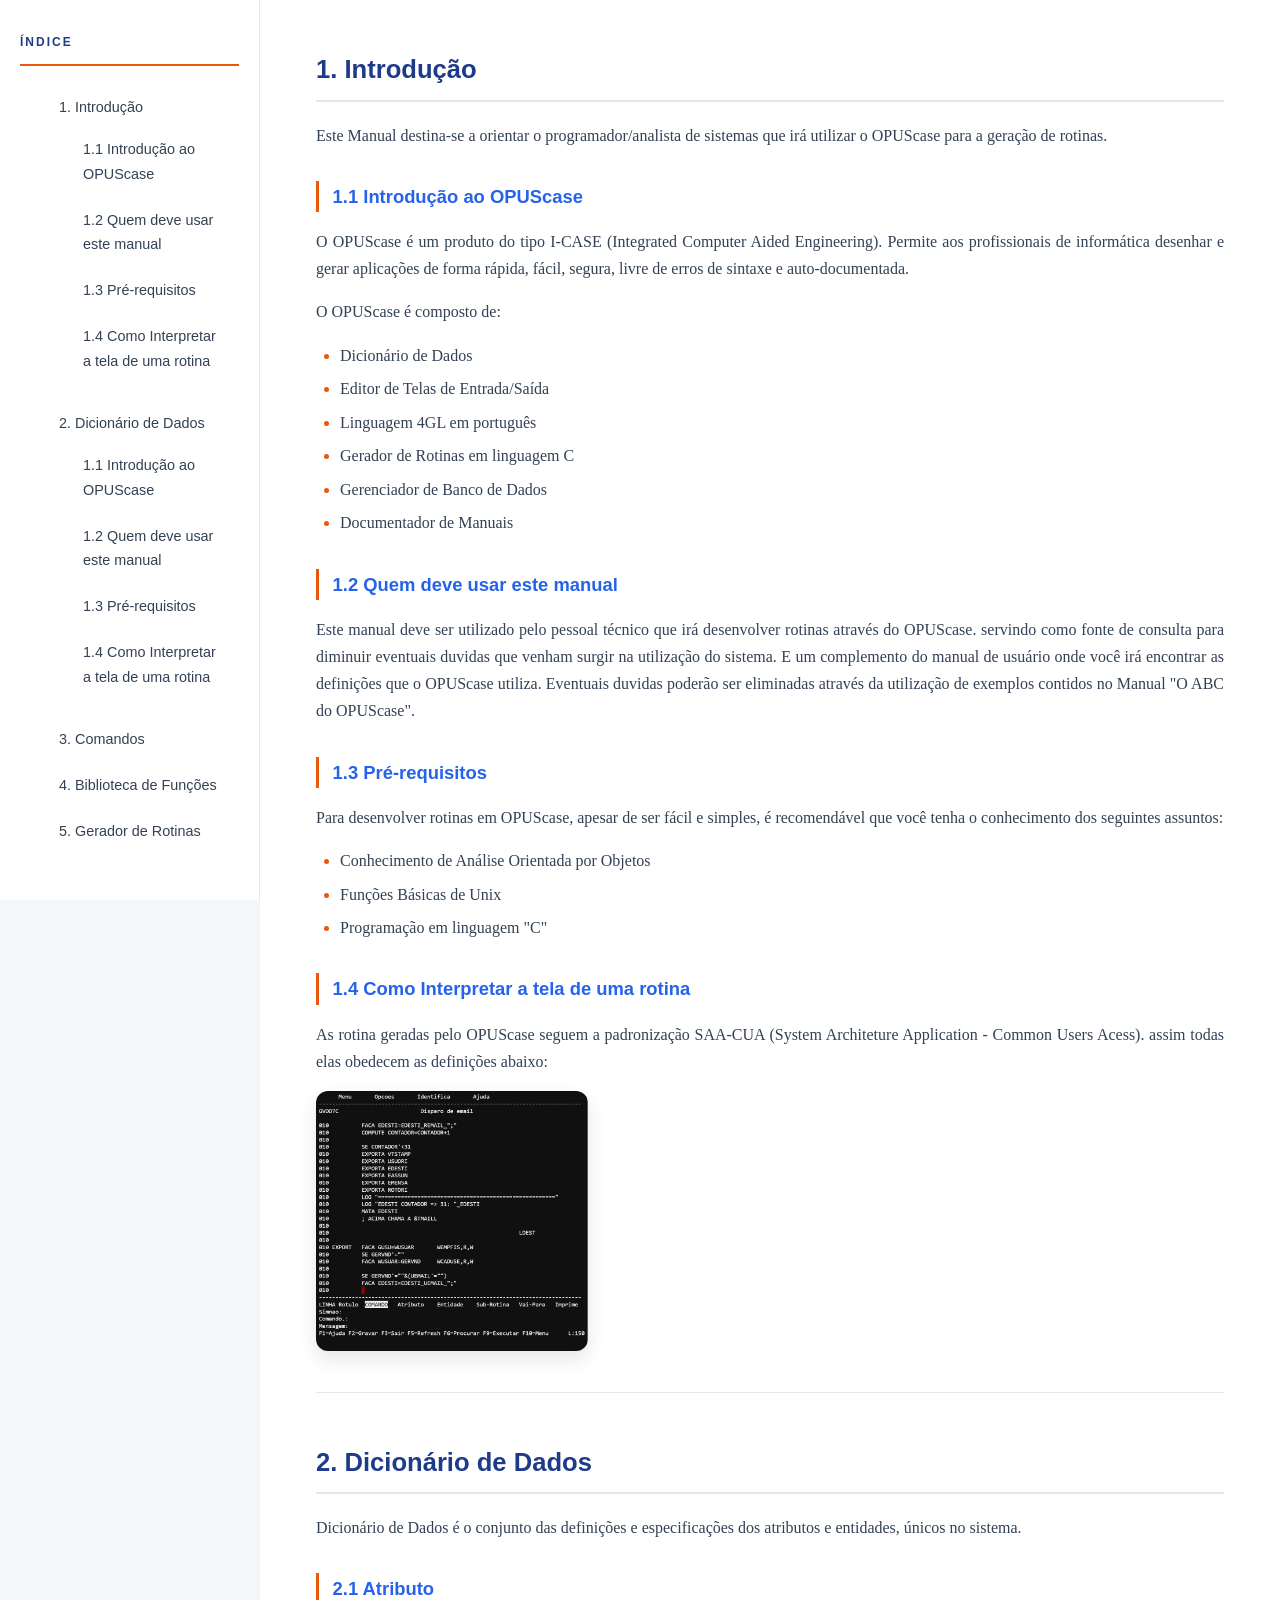
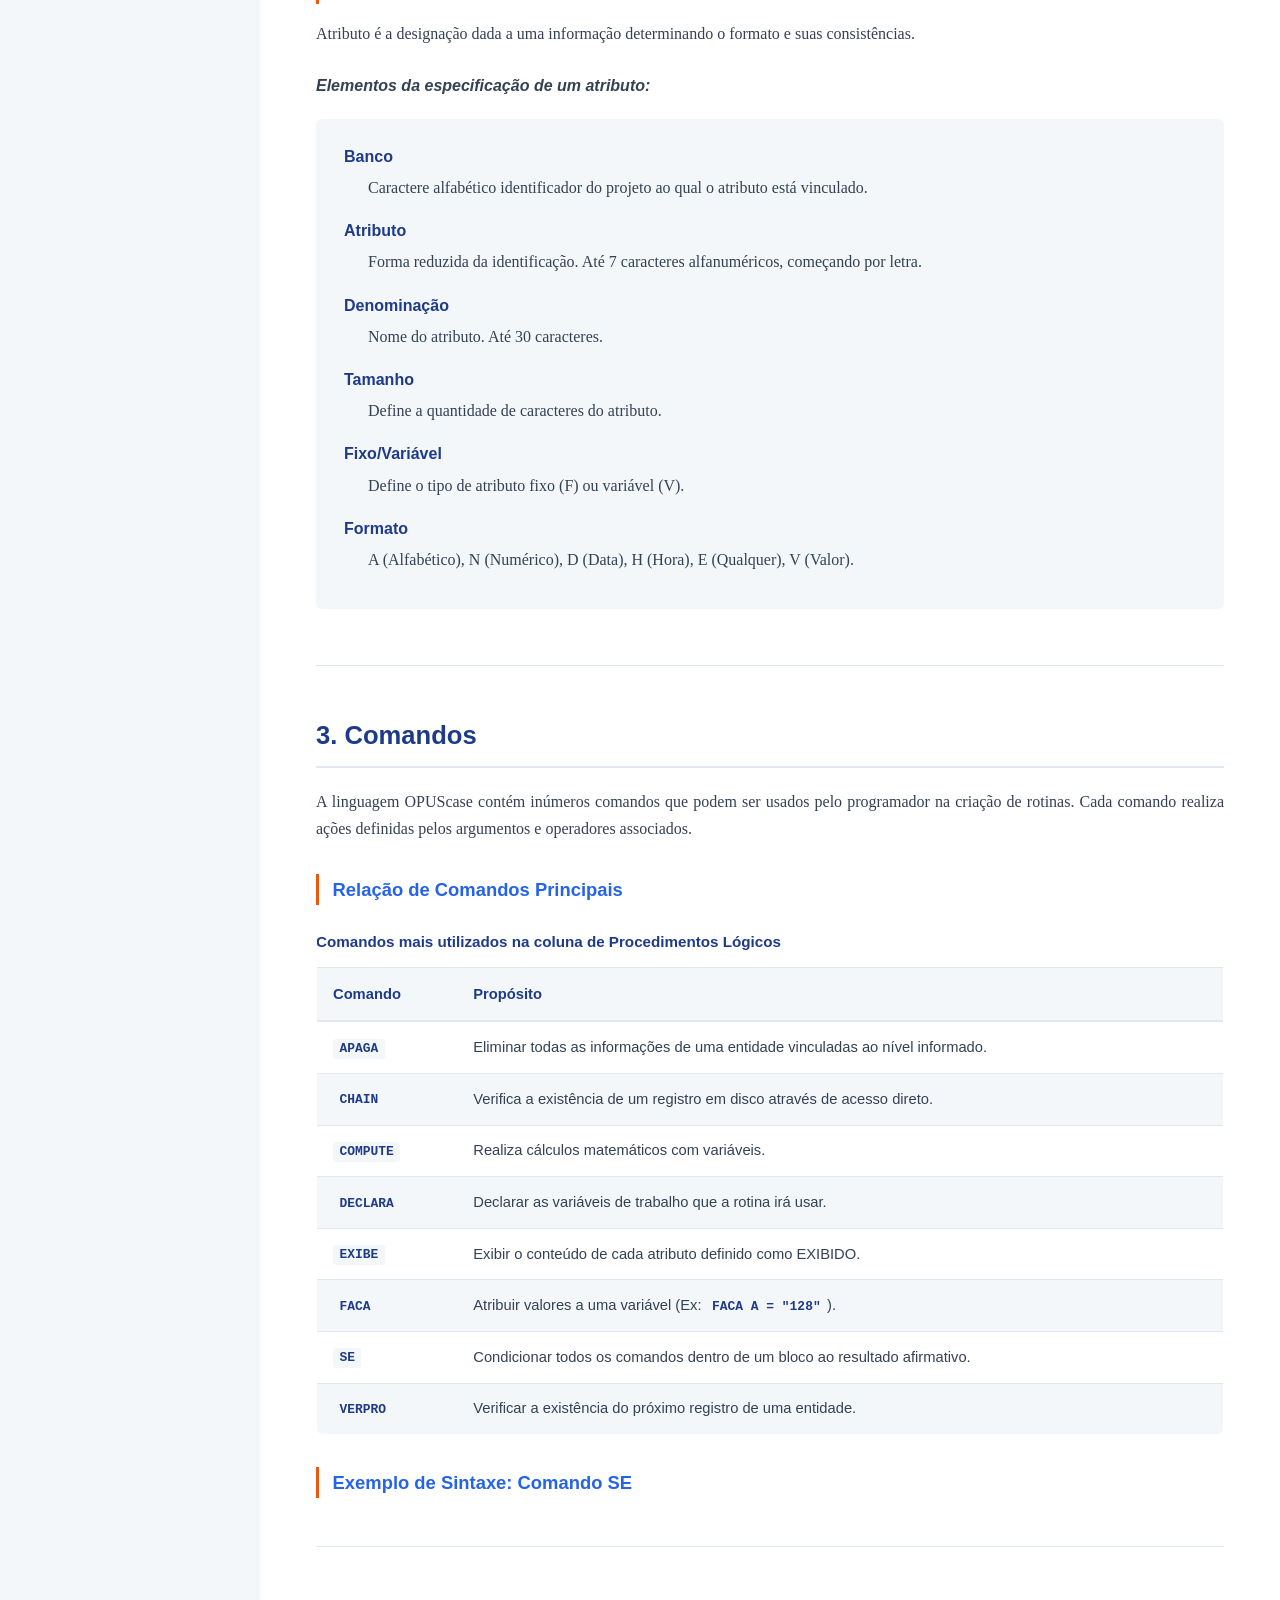
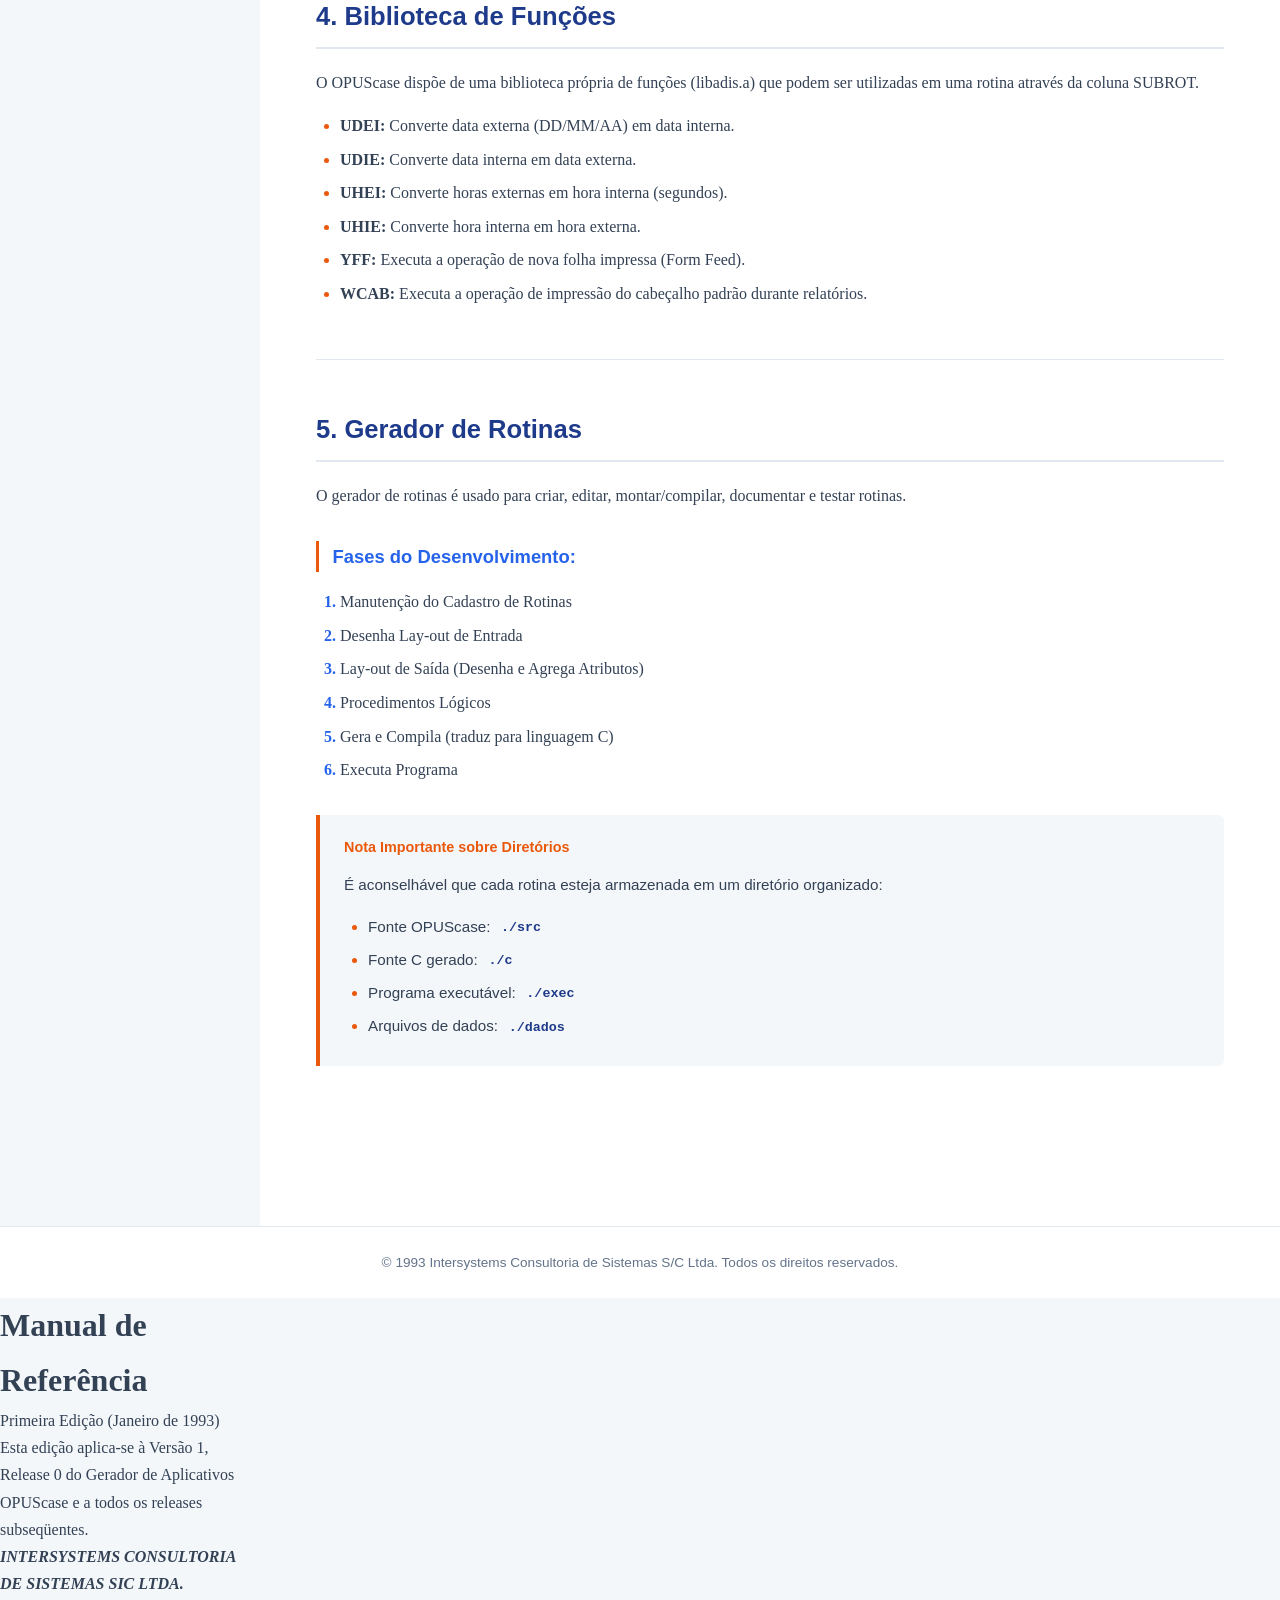
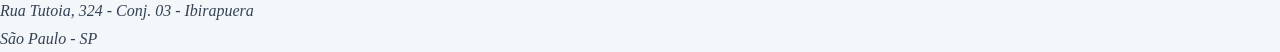
==== commit 3f311311: "Merge branch 'GVScode/fix/textoHTML' of https://github.com/LPratesC/manual-Opus-v2 into GVScode/feat" ====
--- a/index.html
+++ b/index.html
@@ -42,7 +42,22 @@
                     </li>
                 </ol>
             </li>
-            <li><a href="#dicionario">2. Dicionário de Dados</a></li>
+            <li><a href="#dicionario">2. Dicionário de Dados</a>
+             <ol>
+                    <li class="subitem">
+                        <a href="#subitem-5">1.1 Introdução ao OPUScase</a>
+                    </li>
+                    <li>
+                        <a href="#subitem-6">1.2 Quem deve usar este manual</a>
+                    </li>
+                    <li>
+                        <a href="#subitem-7">1.3 Pré-requisitos</a>
+                    </li>
+                    <li>
+                        <a href="#subitem-8">1.4 Como Interpretar a tela de uma rotina</a>
+                    </li>
+                </ol>
+            </li>
             <li><a href="#comandos">3. Comandos</a></li>
             <li><a href="#biblioteca">4. Biblioteca de Funções</a></li>
             <li><a href="#gerador">5. Gerador de Rotinas</a></li>
--- a/style.css
+++ b/style.css
@@ -445,7 +445,7 @@
         }
 
         .imagem img {
-            width: 100%;
+            width: 30%;
             height: auto;
             border-radius: 12px;
             box-shadow: 0 8px 20px rgba(0, 0, 0, 0.1);
@@ -469,14 +469,5 @@
             
         }
 
-        .subitem h3 {
-            font-family: var(--fonte-sans);
-            color: var(--azul-escuro);
-            font-size: 1.6rem;
-            font-weight: 700;
-            margin-bottom: 1.25rem;
-            padding-bottom: 0.5rem;
-            border-bottom: 2px solid var(--cinza-borda);
-            scroll-margin-top: 20px;
-
-        }
+       
+      
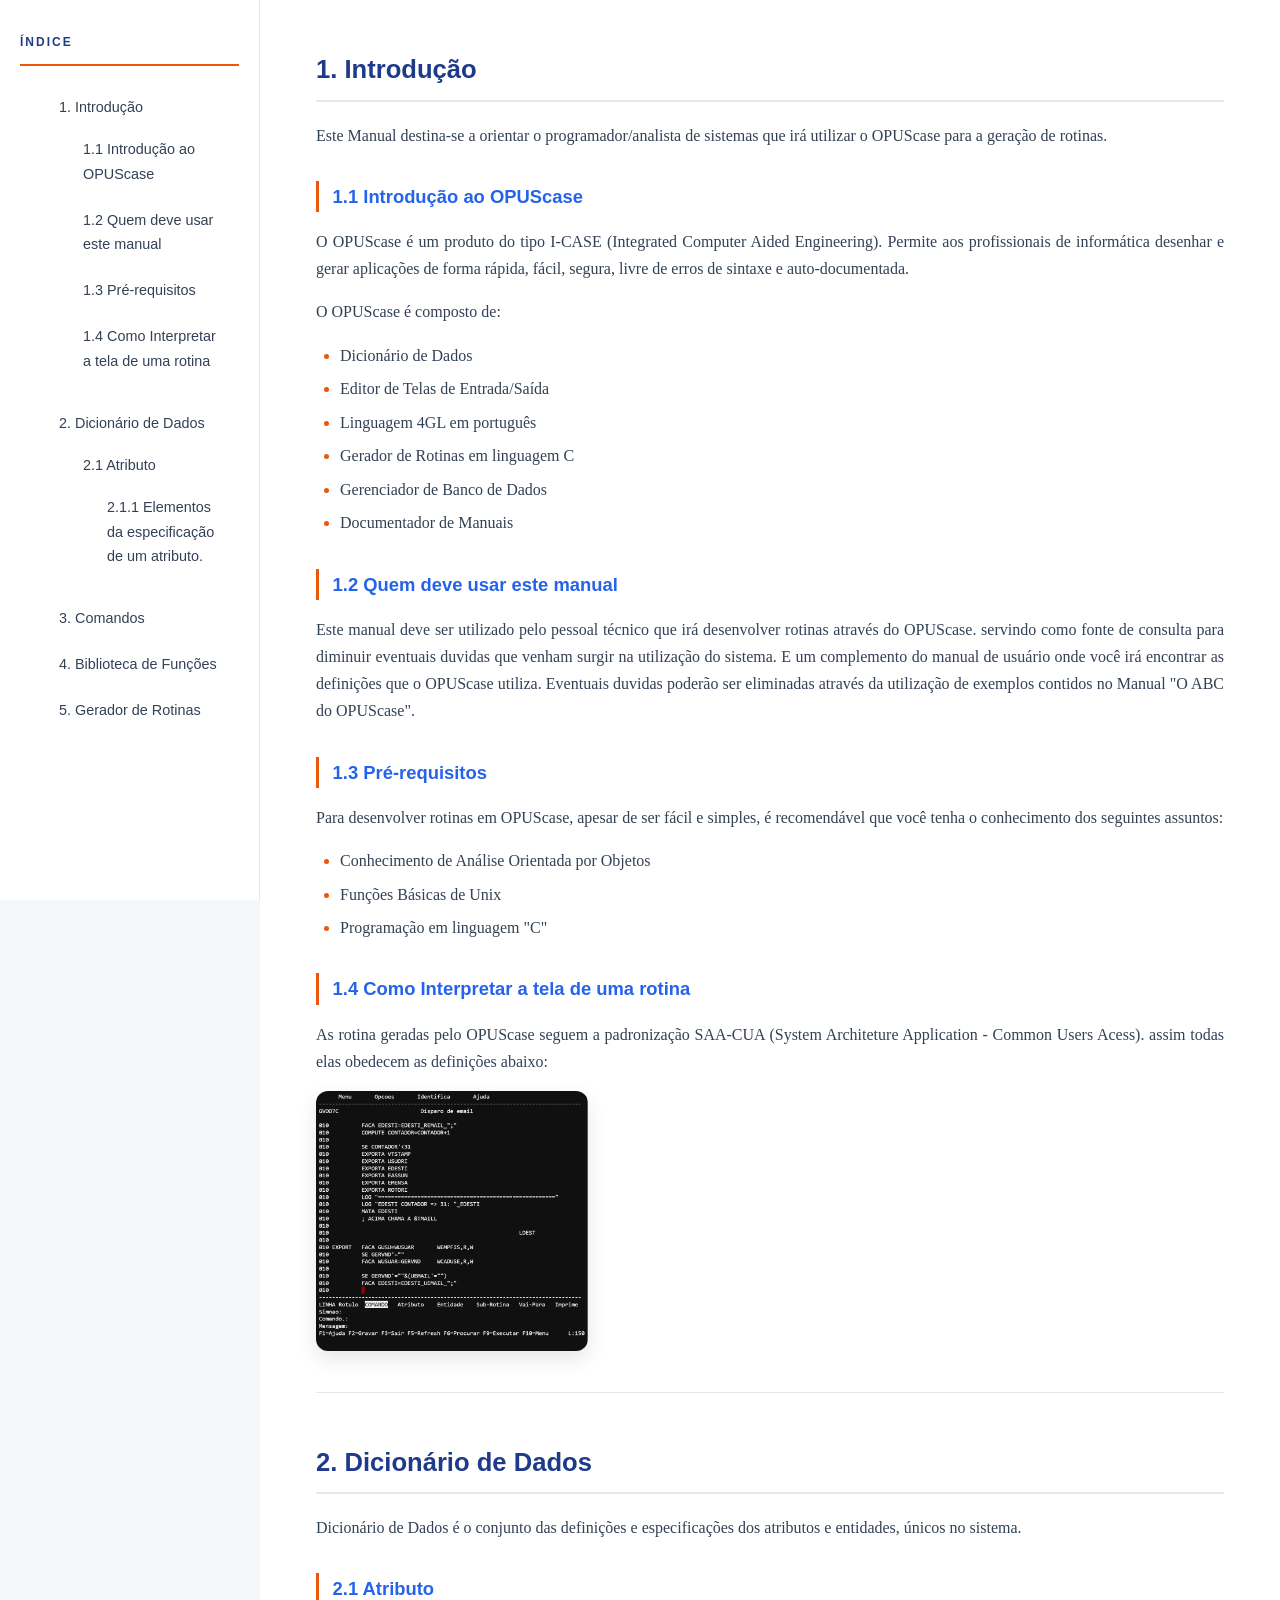
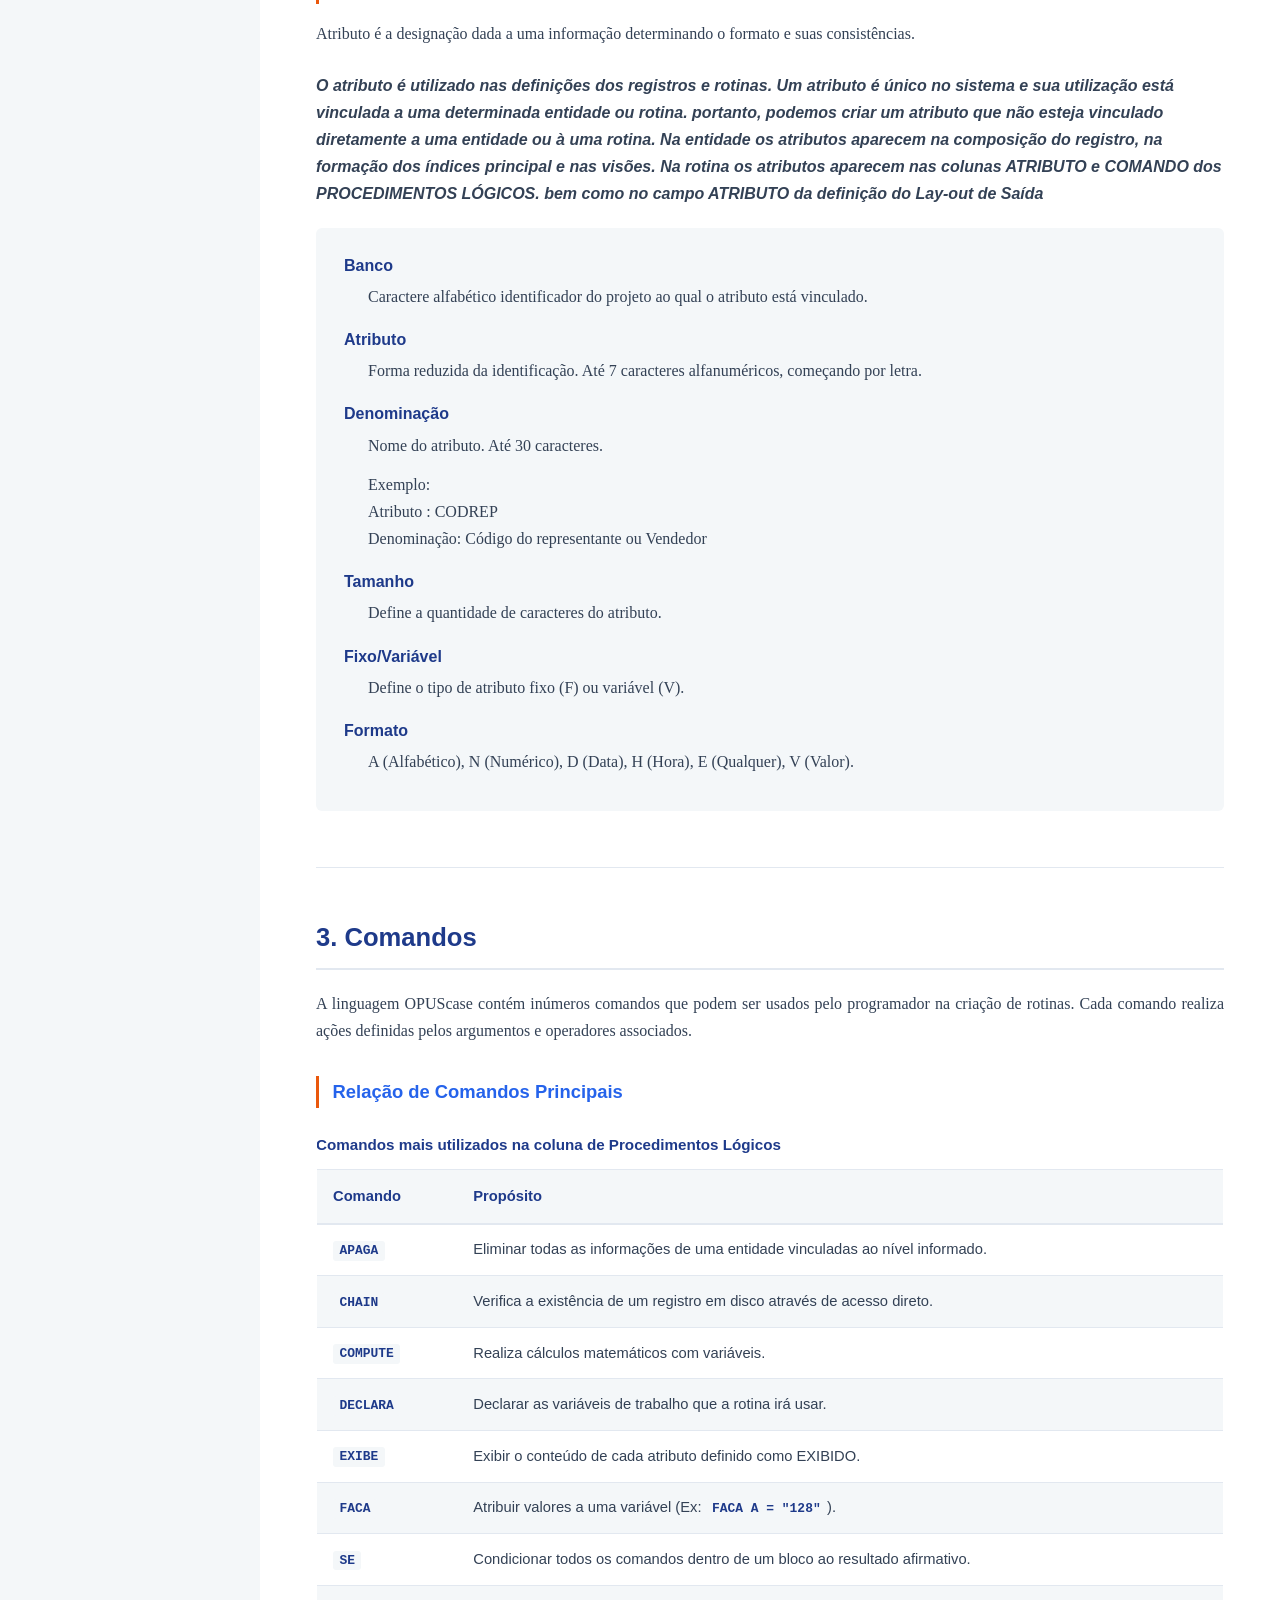
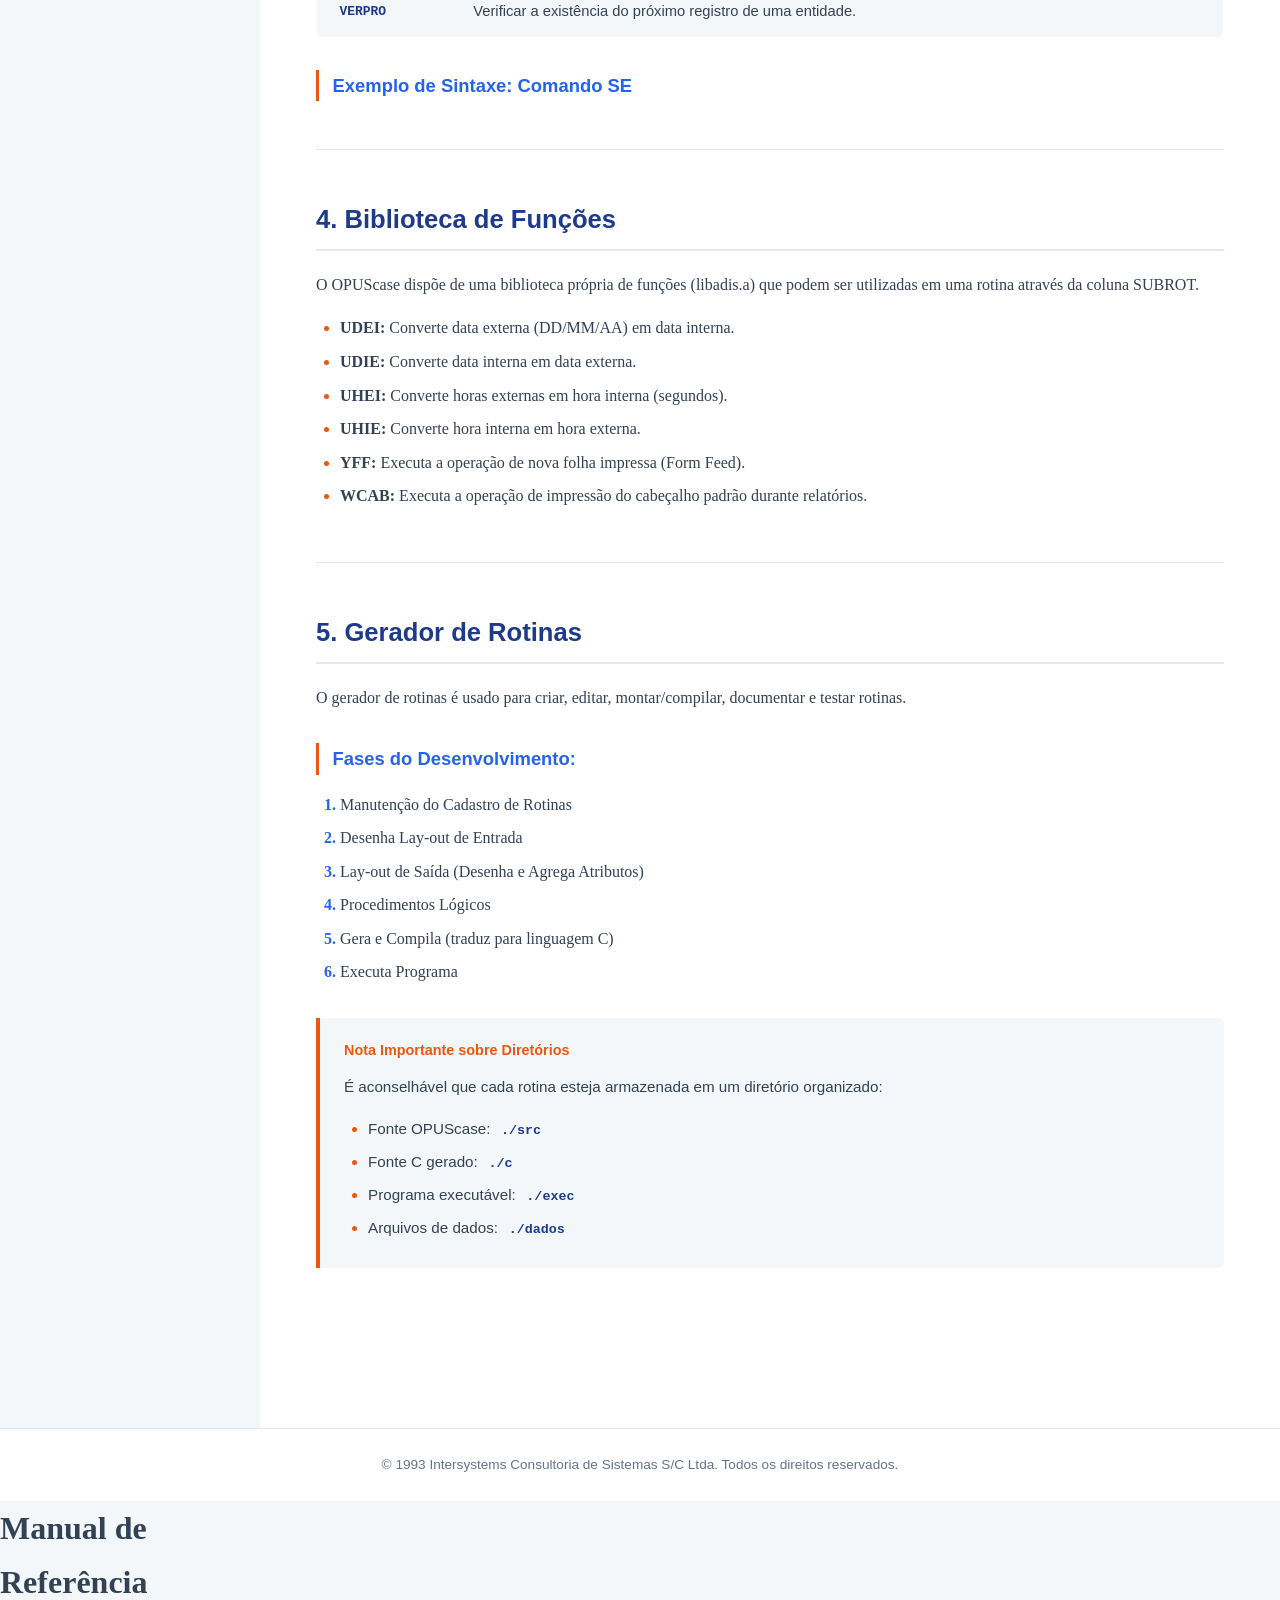
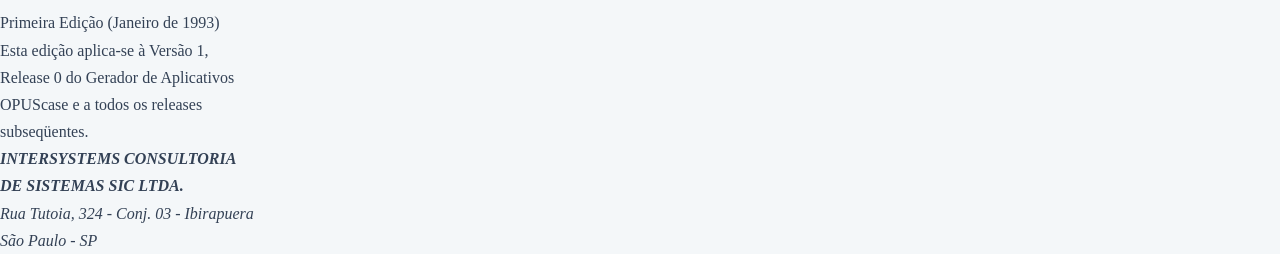
==== commit 165d1317: "Seguindo com os ajustes de texto e ancoragem dos tópicos" ====
--- a/index.html
+++ b/index.html
@@ -43,18 +43,14 @@
                 </ol>
             </li>
             <li><a href="#dicionario">2. Dicionário de Dados</a>
-             <ol>
+                <ol>
                     <li class="subitem">
-                        <a href="#subitem-5">1.1 Introdução ao OPUScase</a>
-                    </li>
-                    <li>
-                        <a href="#subitem-6">1.2 Quem deve usar este manual</a>
-                    </li>
-                    <li>
-                        <a href="#subitem-7">1.3 Pré-requisitos</a>
-                    </li>
-                    <li>
-                        <a href="#subitem-8">1.4 Como Interpretar a tela de uma rotina</a>
+                        <a href="#subitem-5">2.1 Atributo</a>
+                        <ol>
+                            <li class="subitem">
+                                <a href="subitem-6">2.1.1 Elementos da especificação de um atributo. </a>
+                            </li>
+                        </ol>
                     </li>
                 </ol>
             </li>
@@ -65,69 +61,77 @@
     </nav>
 
     <main>
-        
-            <section id="introducao">
-                <h2>1. Introdução</h2>
-                <p>Este Manual destina-se a orientar o programador/analista de sistemas que irá utilizar o OPUScase para a geração de rotinas.</p>
-        
-
-
-        <h3 id="subitem-1">1.1 Introdução ao OPUScase</h3>
-        <p>O OPUScase é um produto do tipo I-CASE (Integrated Computer Aided Engineering). Permite aos profissionais
-            de informática desenhar e gerar aplicações de forma rápida, fácil, segura, livre de erros de sintaxe e
-            auto-documentada.</p>
-        <p>O OPUScase é composto de:</p>
-        <ul>
-            <li>Dicionário de Dados</li>
-            <li>Editor de Telas de Entrada/Saída</li>
-            <li>Linguagem 4GL em português</li>
-            <li>Gerador de Rotinas em linguagem C</li>
-            <li>Gerenciador de Banco de Dados</li>
-            <li>Documentador de Manuais</li>
-        </ul>
-        <h3 id="subitem-2">1.2 Quem deve usar este manual</h3>
-        <p>Este manual deve ser utilizado pelo pessoal técnico que irá desenvolver rotinas através do OPUScase.
-            servindo como fonte de consulta para diminuir eventuais duvidas que venham surgir na utilização do
-            sistema.
-            E um complemento do manual de usuário onde você irá encontrar as definições que o OPUScase utiliza.
-            Eventuais duvidas poderão ser eliminadas através da utilização de exemplos contidos no Manual "O ABC
-            do OPUScase".</p>
-
-        <h3 id="subitem-3">1.3 Pré-requisitos</h3>
-
-        <p>Para desenvolver rotinas em OPUScase, apesar de ser fácil e simples, é recomendável que você tenha o
-            conhecimento dos seguintes assuntos:
-        <ul>
-            <li>Conhecimento de Análise Orientada por Objetos</li>
-            <li>Funções Básicas de Unix</li>
-            <li>Programação em linguagem "C"</li>
-        </ul>
-        </p>
-        <h3 id="subitem-4">1.4 Como Interpretar a tela de uma rotina</h3>
-        <div>
-            <p>
-                As rotina geradas pelo OPUScase seguem a padronização SAA-CUA (System Architeture Application -
-                Common Users Acess). assim todas elas obedecem as definições abaixo:
+
+        <section id="introducao">
+            <h2>1. Introdução</h2>
+            <p>Este Manual destina-se a orientar o programador/analista de sistemas que irá utilizar o OPUScase para a
+                geração de rotinas.</p>
+
+
+
+            <h3 id="subitem-1">1.1 Introdução ao OPUScase</h3>
+            <p>O OPUScase é um produto do tipo I-CASE (Integrated Computer Aided Engineering). Permite aos profissionais
+                de informática desenhar e gerar aplicações de forma rápida, fácil, segura, livre de erros de sintaxe e
+                auto-documentada.</p>
+            <p>O OPUScase é composto de:</p>
+            <ul>
+                <li>Dicionário de Dados</li>
+                <li>Editor de Telas de Entrada/Saída</li>
+                <li>Linguagem 4GL em português</li>
+                <li>Gerador de Rotinas em linguagem C</li>
+                <li>Gerenciador de Banco de Dados</li>
+                <li>Documentador de Manuais</li>
+            </ul>
+            <h3 id="subitem-2">1.2 Quem deve usar este manual</h3>
+            <p>Este manual deve ser utilizado pelo pessoal técnico que irá desenvolver rotinas através do OPUScase.
+                servindo como fonte de consulta para diminuir eventuais duvidas que venham surgir na utilização do
+                sistema.
+                E um complemento do manual de usuário onde você irá encontrar as definições que o OPUScase utiliza.
+                Eventuais duvidas poderão ser eliminadas através da utilização de exemplos contidos no Manual "O ABC
+                do OPUScase".</p>
+
+            <h3 id="subitem-3">1.3 Pré-requisitos</h3>
+
+            <p>Para desenvolver rotinas em OPUScase, apesar de ser fácil e simples, é recomendável que você tenha o
+                conhecimento dos seguintes assuntos:
+            <ul>
+                <li>Conhecimento de Análise Orientada por Objetos</li>
+                <li>Funções Básicas de Unix</li>
+                <li>Programação em linguagem "C"</li>
+            </ul>
             </p>
-
-        </div>
-        <div class="imagem">
-            <img src="./img/OPUS.png" alt="img opus case">
-        </div>
-
-        </section>
-
-   
+            <h3 id="subitem-4">1.4 Como Interpretar a tela de uma rotina</h3>
+            <div>
+                <p>
+                    As rotina geradas pelo OPUScase seguem a padronização SAA-CUA (System Architeture Application -
+                    Common Users Acess). assim todas elas obedecem as definições abaixo:
+                </p>
+
+            </div>
+            <div class="imagem">
+                <img src="./img/OPUS.png" alt="img opus case">
+            </div>
+
+        </section>
+
+
 
         <section id="dicionario">
             <h2>2. Dicionário de Dados</h2>
             <p>Dicionário de Dados é o conjunto das definições e especificações dos atributos e entidades, únicos no
                 sistema.</p>
 
-            <h3>2.1 Atributo</h3>
+            <h3 id="subitem-5">2.1 Atributo</h3>
             <p>Atributo é a designação dada a uma informação determinando o formato e suas consistências.</p>
 
-            <h4>Elementos da especificação de um atributo:</h4>
+            <h4>O atributo é utilizado nas definições dos registros e rotinas.
+                Um atributo é único no sistema e sua utilização está vinculada a uma determinada entidade ou rotina.
+                portanto, podemos criar um atributo que não esteja vinculado diretamente a uma entidade ou à uma rotina.
+                Na entidade os atributos aparecem na composição do registro, na formação dos índices principal e nas
+                visões.
+                Na rotina os atributos aparecem nas colunas ATRIBUTO e COMANDO dos PROCEDIMENTOS
+                LÓGICOS. bem como no campo ATRIBUTO da definição do Lay-out de Saída</h4>
+
             <dl>
                 <dt>Banco</dt>
                 <dd>Caractere alfabético identificador do projeto ao qual o atributo está vinculado.</dd>
@@ -137,6 +141,9 @@
 
                 <dt>Denominação</dt>
                 <dd>Nome do atributo. Até 30 caracteres.</dd>
+                <dd class="exemplo">Exemplo:<br>
+                    Atributo : CODREP<br>
+                    Denominação: Código do representante ou Vendedor</dd>
 
                 <dt>Tamanho</dt>
                 <dd>Define a quantidade de caracteres do atributo.</dd>
--- a/style.css
+++ b/style.css
@@ -76,6 +76,7 @@
 footer {
     grid-area: footer;
 }
+
 
 /* 4. SUMÁRIO (Sticky à esquerda)
    ========================================== */
@@ -469,5 +470,6 @@
             
         }
 
+        
        
       
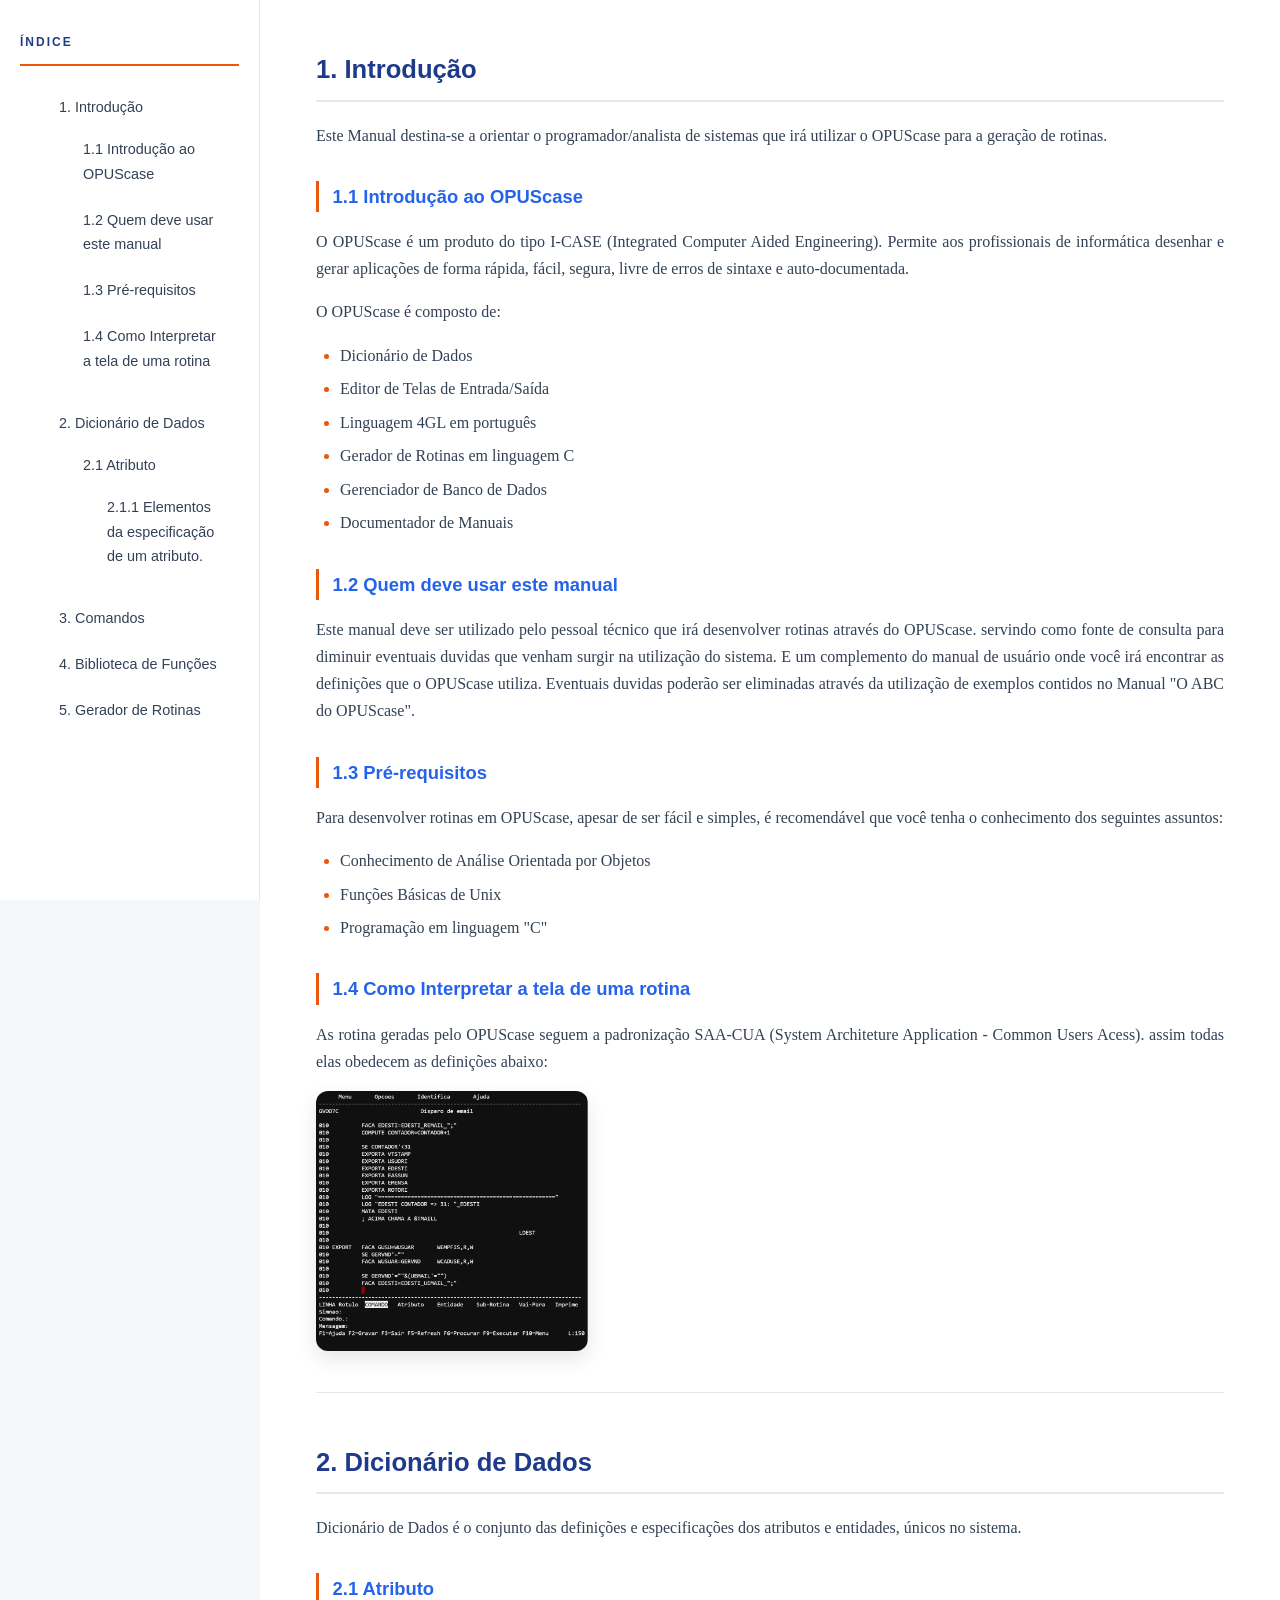
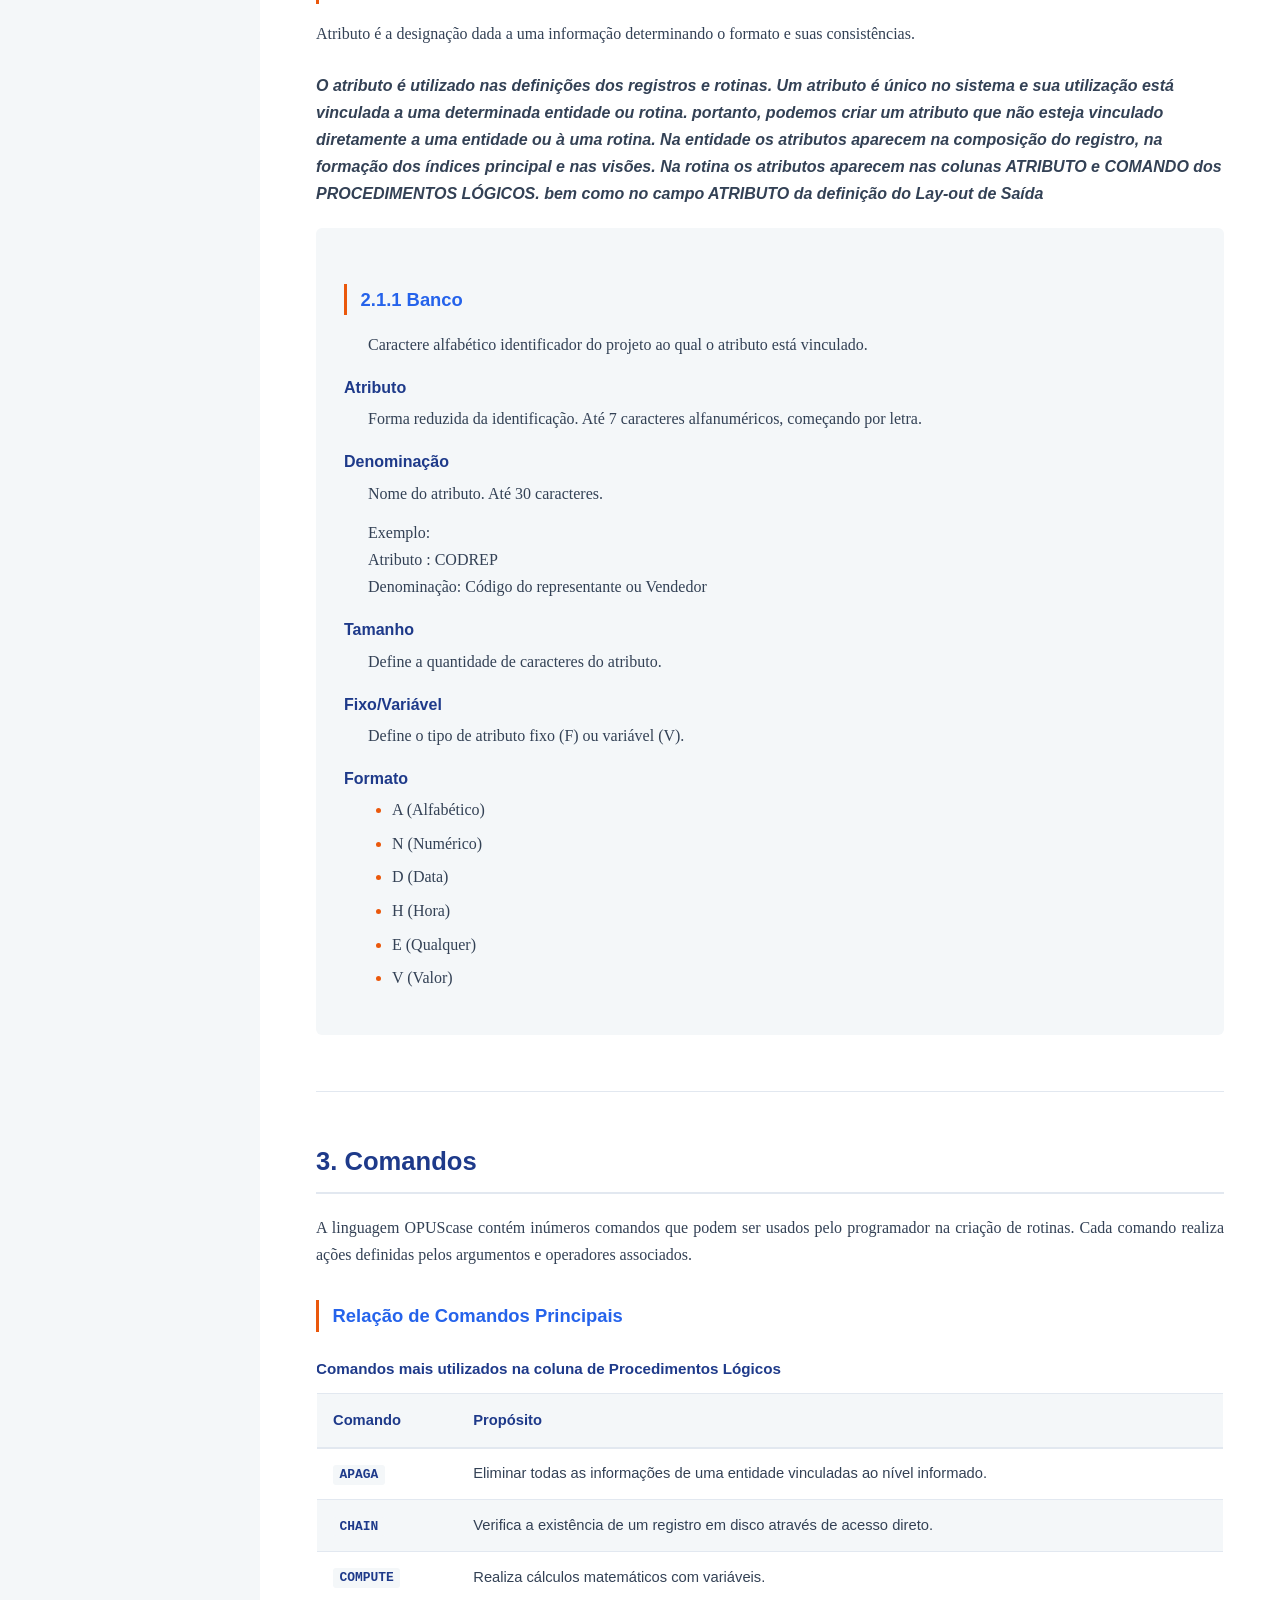
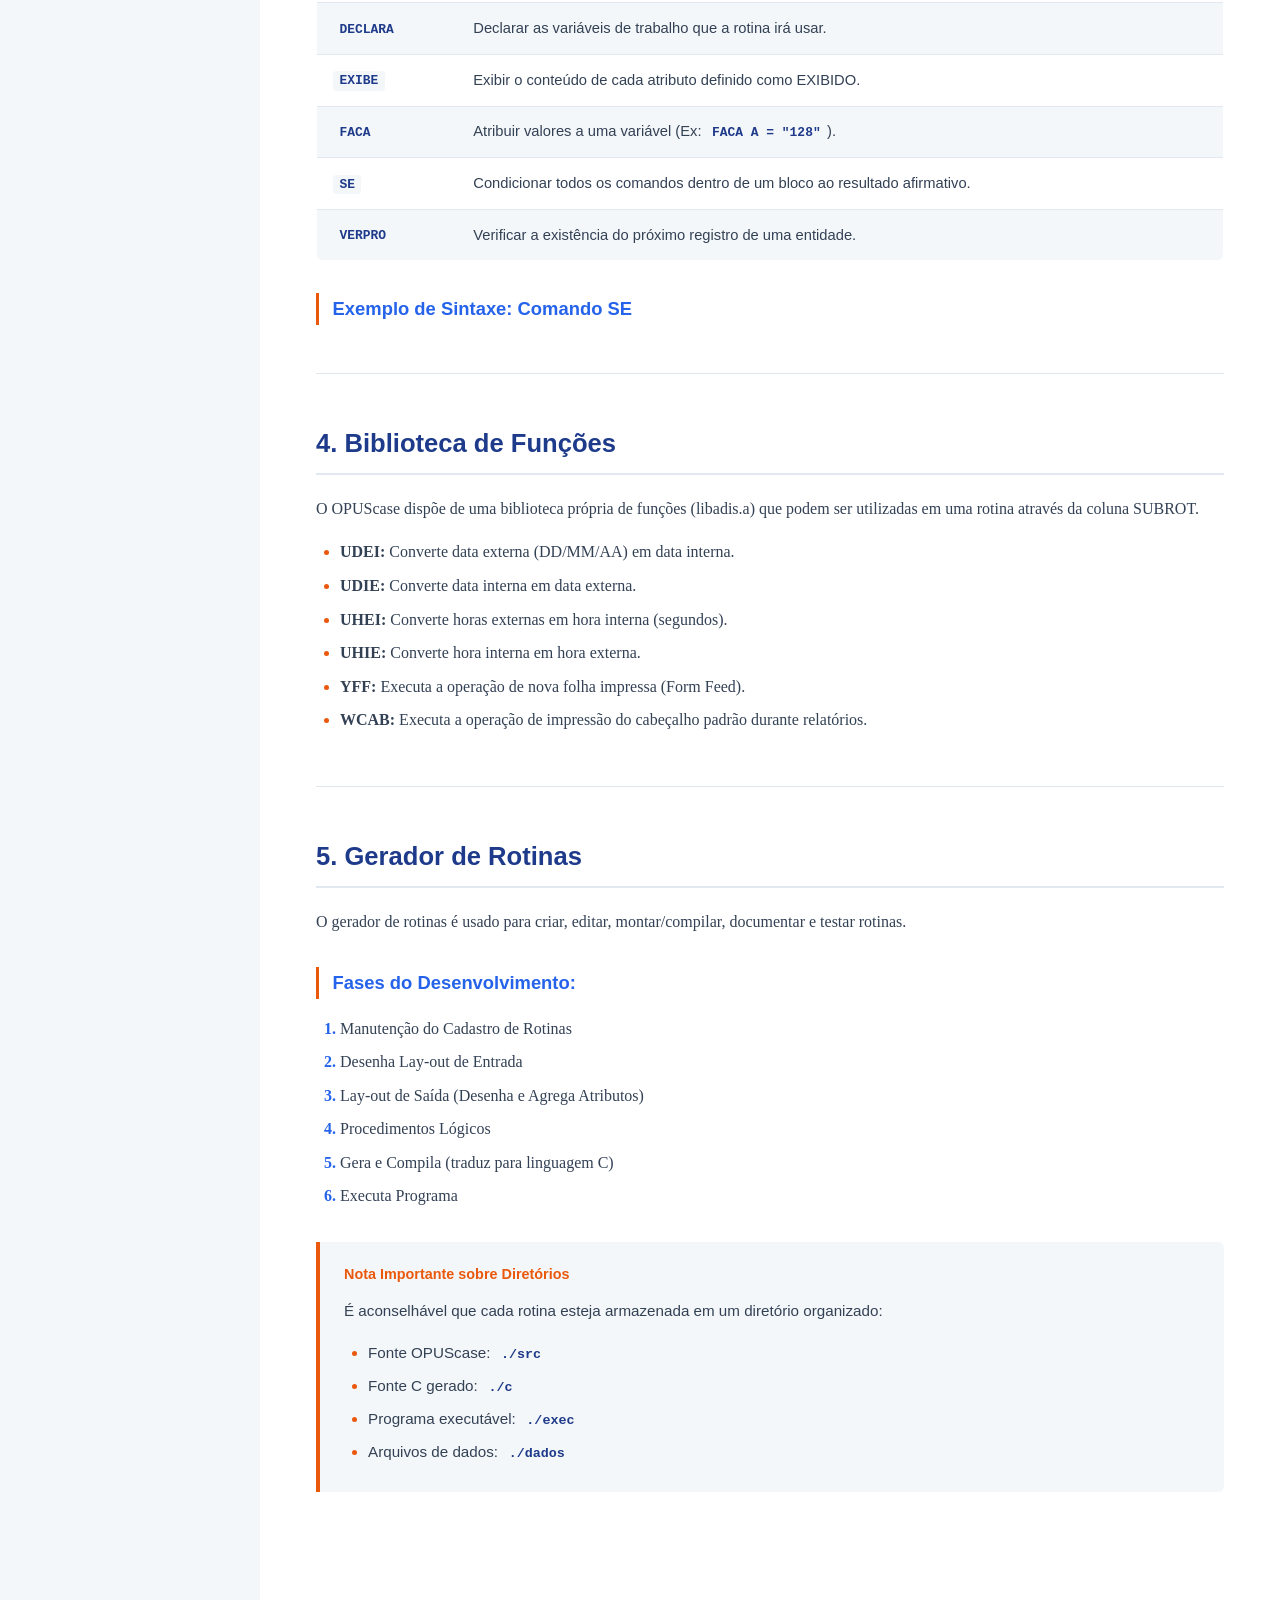
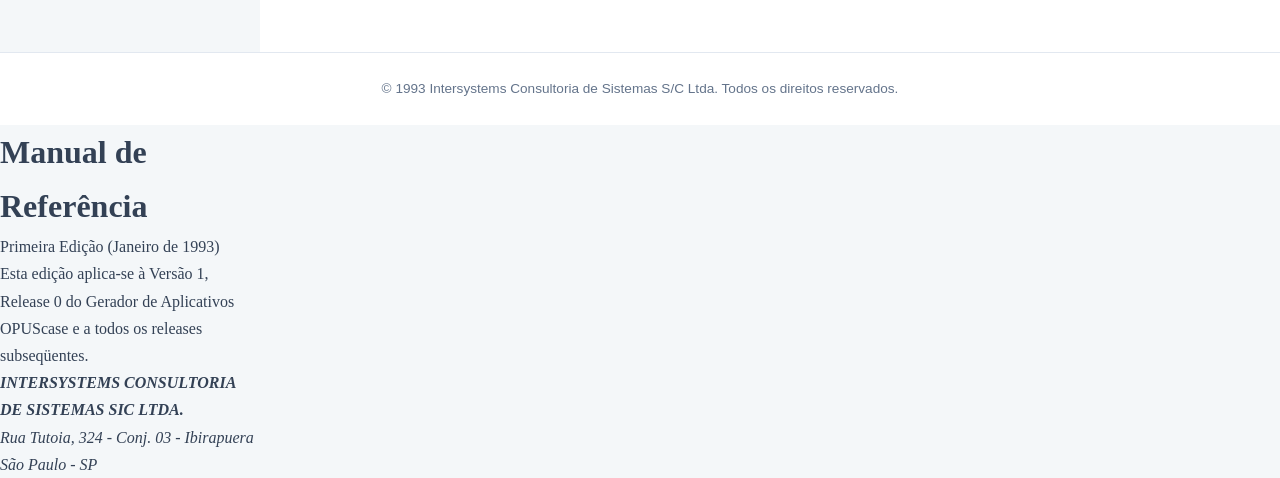
==== commit 83c5184c: "ajuste ancoragem 2.1.1" ====
--- a/index.html
+++ b/index.html
@@ -48,7 +48,7 @@
                         <a href="#subitem-5">2.1 Atributo</a>
                         <ol>
                             <li class="subitem">
-                                <a href="subitem-6">2.1.1 Elementos da especificação de um atributo. </a>
+                                <a href="#subitem-6">2.1.1 Elementos da especificação de um atributo. </a>
                             </li>
                         </ol>
                     </li>
@@ -133,7 +133,9 @@
                 LÓGICOS. bem como no campo ATRIBUTO da definição do Lay-out de Saída</h4>
 
             <dl>
-                <dt>Banco</dt>
+                <dt>
+                    <h3 id="subitem-6">2.1.1 Banco</h3>
+                </dt>
                 <dd>Caractere alfabético identificador do projeto ao qual o atributo está vinculado.</dd>
 
                 <dt>Atributo</dt>
@@ -152,7 +154,16 @@
                 <dd>Define o tipo de atributo fixo (F) ou variável (V).</dd>
 
                 <dt>Formato</dt>
-                <dd>A (Alfabético), N (Numérico), D (Data), H (Hora), E (Qualquer), V (Valor).</dd>
+                <dd>
+                    <ul>
+                        <li>A (Alfabético)</li>
+                        <li>N (Numérico)</li>
+                        <li>D (Data)</li>
+                        <li>H (Hora)</li>
+                        <li>E (Qualquer)</li>
+                        <li>V (Valor)</li>
+                    </ul>
+                </dd>
             </dl>
         </section>
 
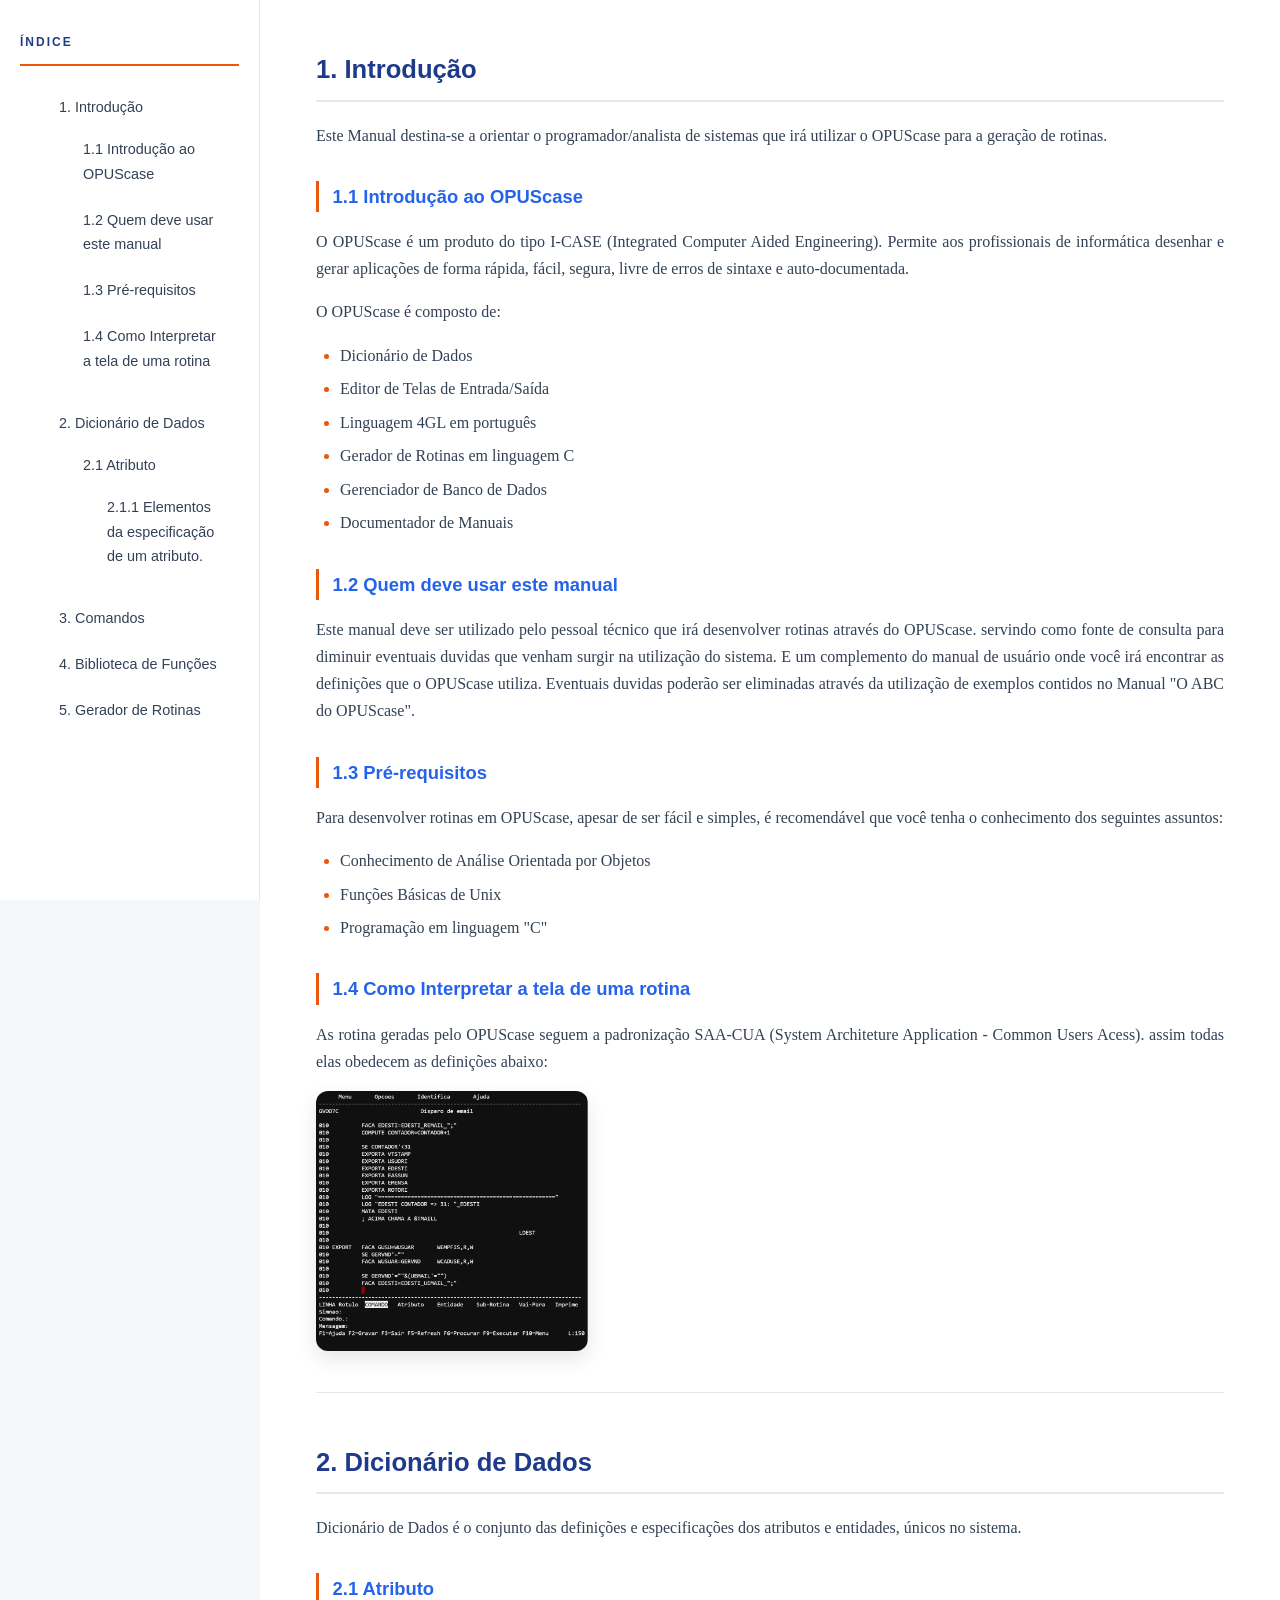
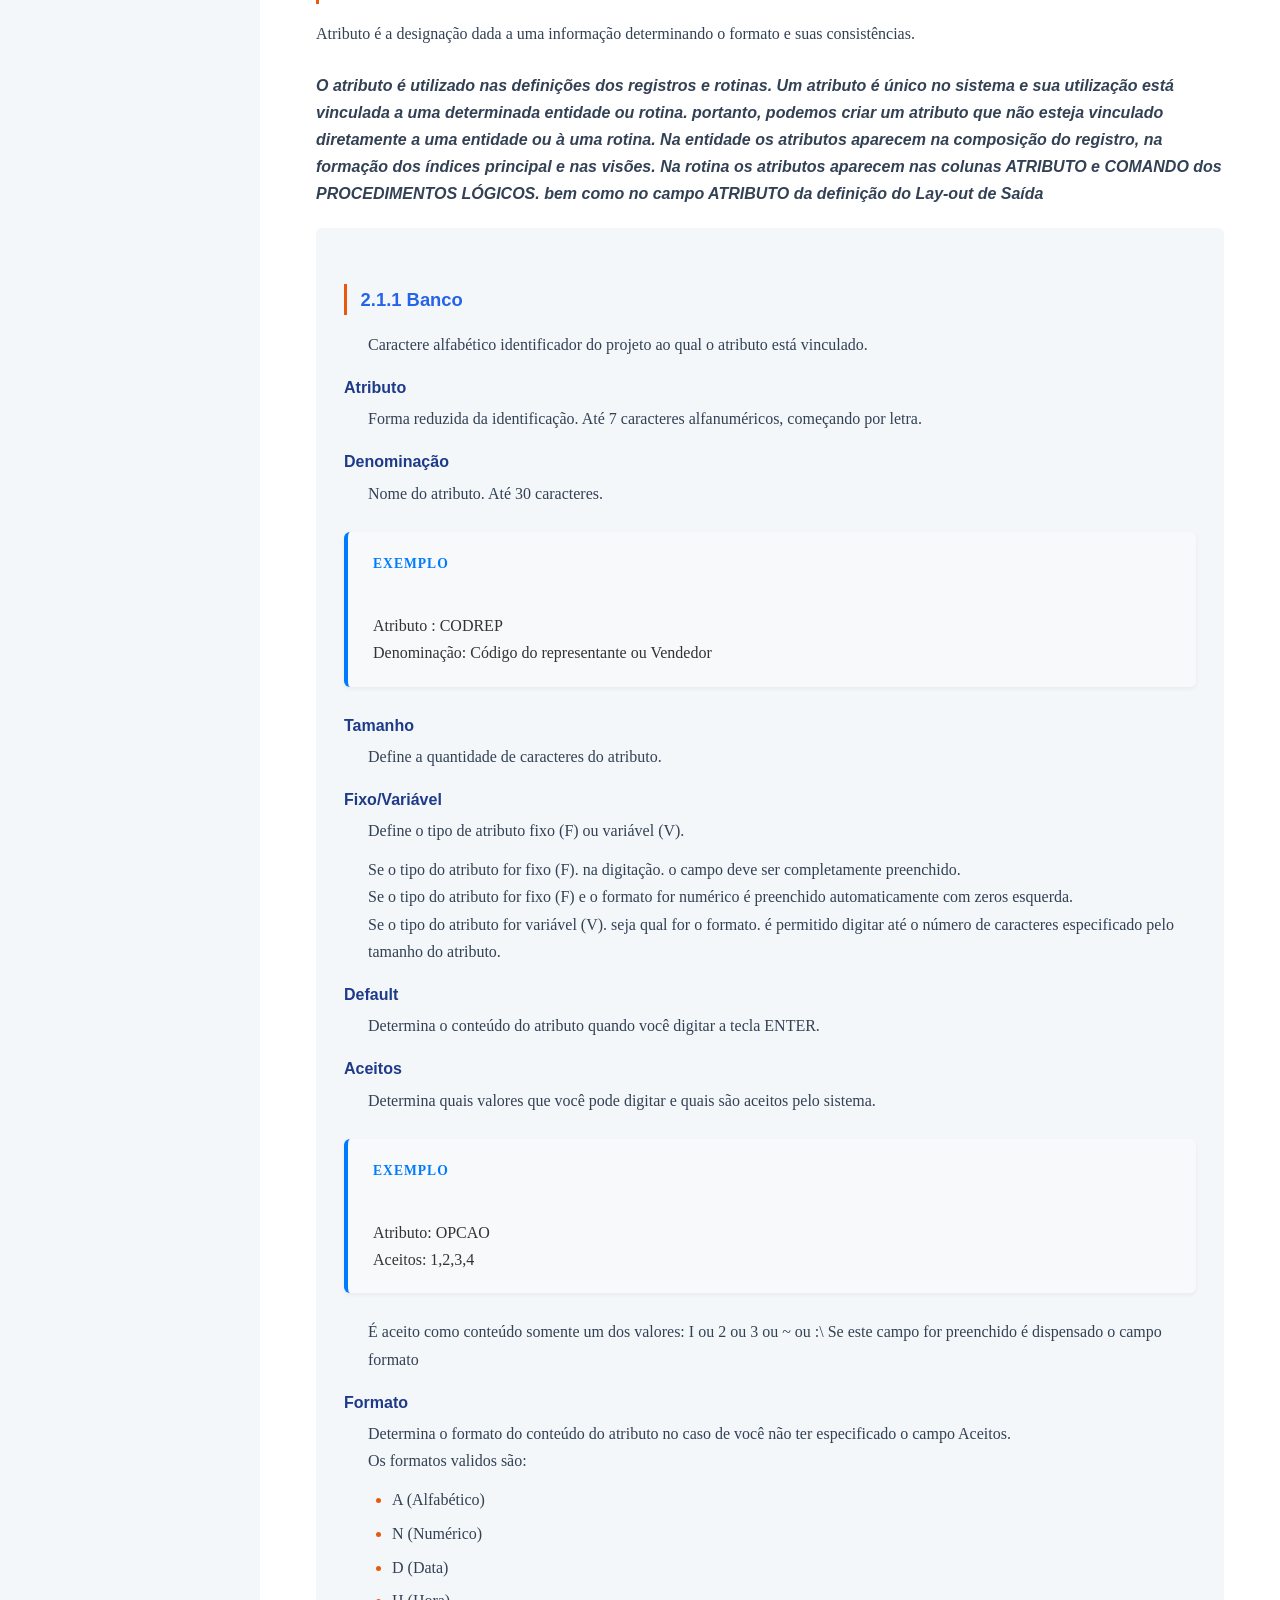
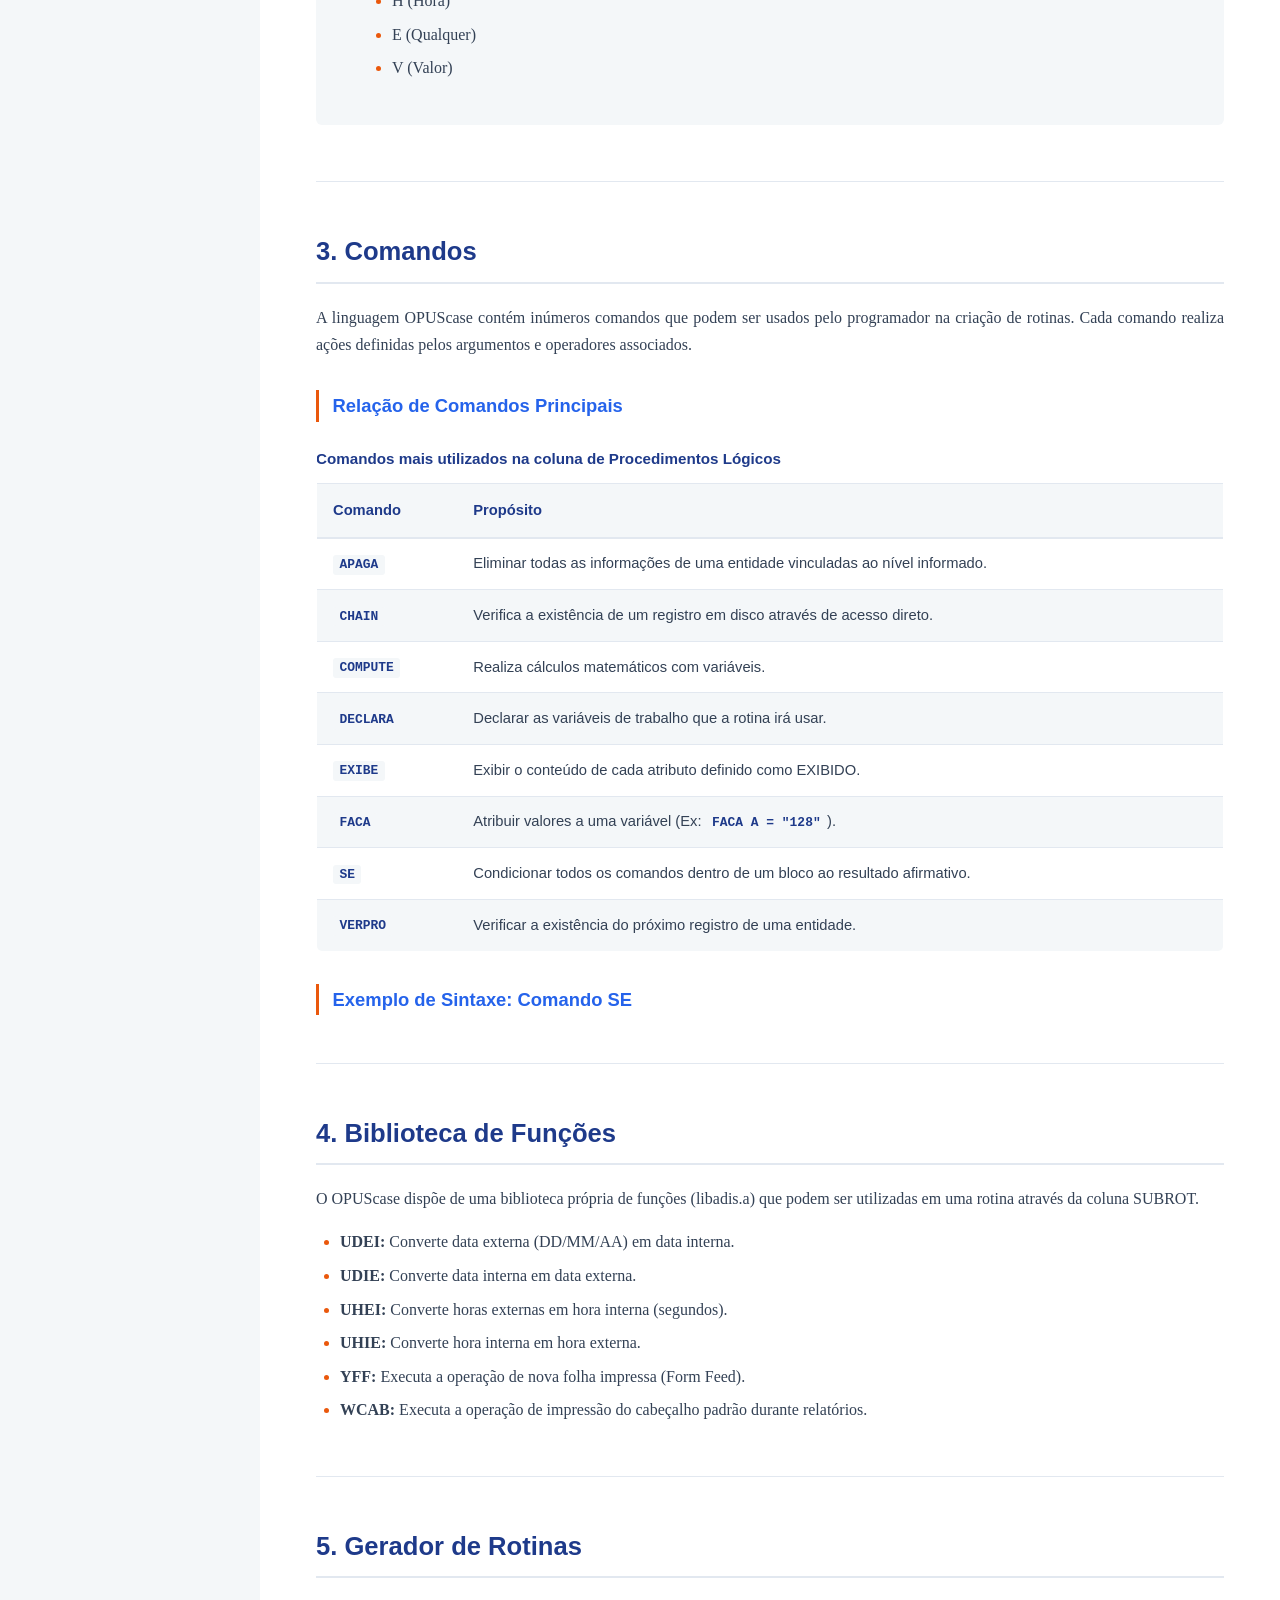
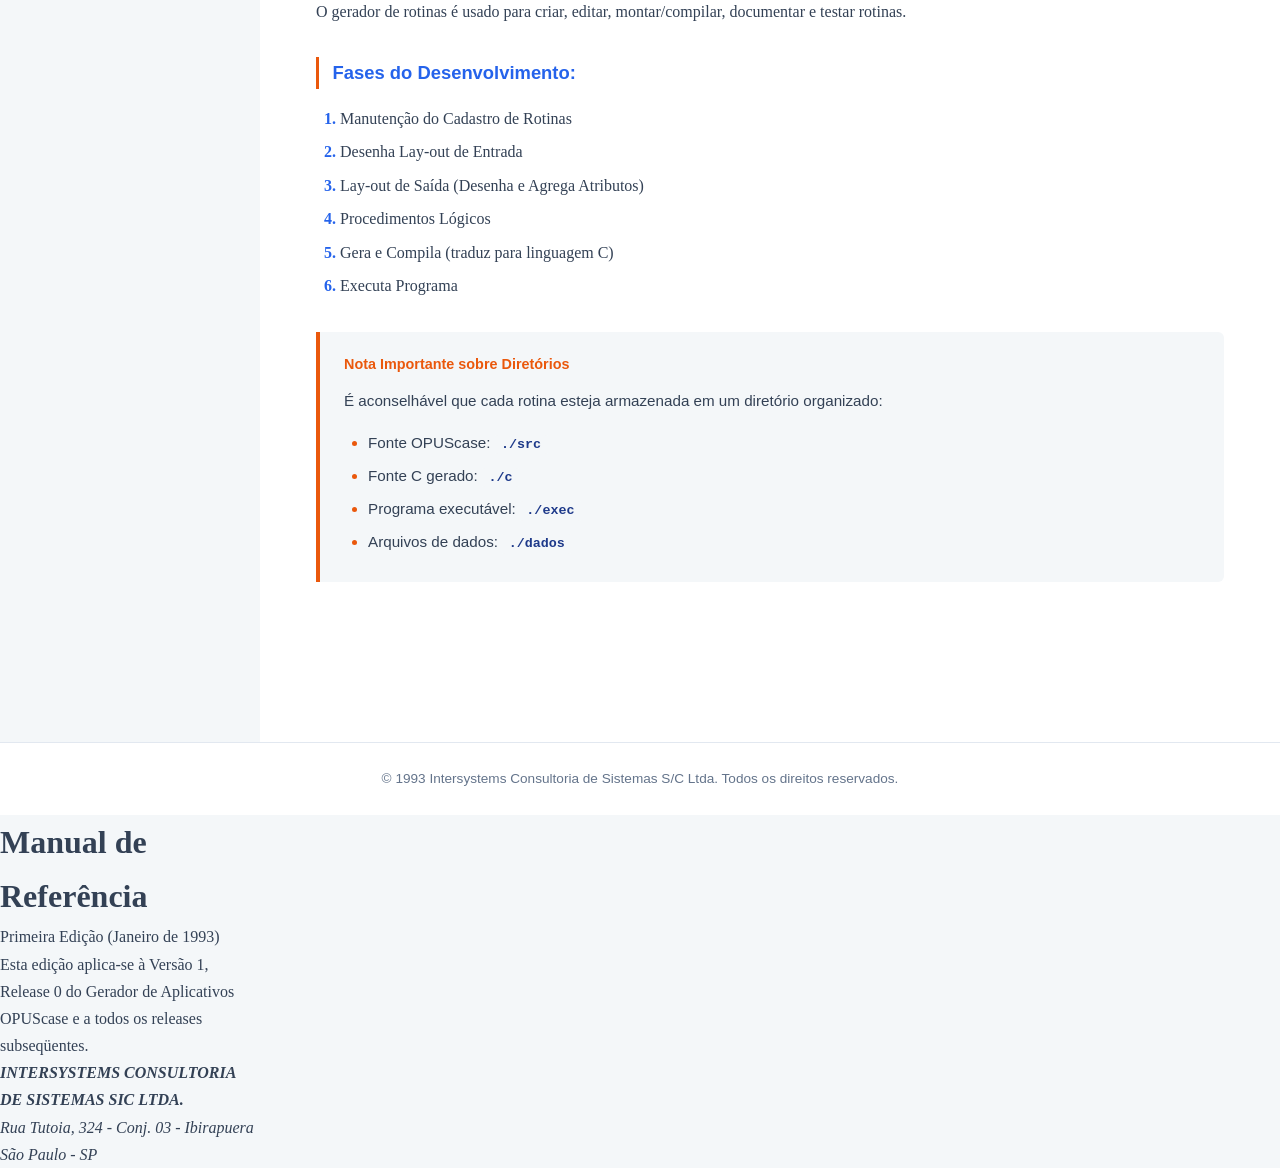
==== commit 1321647a: "Formatacao do texto e inclusão do Css class exemplo" ====
--- a/index.html
+++ b/index.html
@@ -143,7 +143,7 @@
 
                 <dt>Denominação</dt>
                 <dd>Nome do atributo. Até 30 caracteres.</dd>
-                <dd class="exemplo">Exemplo:<br>
+                <dd class="exemplo"><br>
                     Atributo : CODREP<br>
                     Denominação: Código do representante ou Vendedor</dd>
 
@@ -152,8 +152,28 @@
 
                 <dt>Fixo/Variável</dt>
                 <dd>Define o tipo de atributo fixo (F) ou variável (V).</dd>
+                <dd>Se o tipo do atributo for fixo (F). na digitação. o campo deve ser completamente preenchido.<br>
+                    Se o tipo do atributo for fixo (F) e o formato for numérico é preenchido automaticamente com zeros
+                    esquerda.<br>
+                    Se o tipo do atributo for variável (V). seja qual for o formato. é permitido digitar até o número de
+                    caracteres
+                    especificado pelo tamanho do atributo.</dd>
+
+                <dt>Default</dt>
+                <dd>Determina o conteúdo do atributo quando você digitar a tecla ENTER.</dd>
+
+                <dt>Aceitos</dt>
+                <dd>Determina quais valores que você pode digitar e quais são aceitos pelo sistema.</dd>
+                <dd class="exemplo"><br>
+                    Atributo: OPCAO<br>
+                    Aceitos: 1,2,3,4<br>
+                </dd>
+                <dd>É aceito como conteúdo somente um dos valores: I ou 2 ou 3 ou ~ ou :\
+                    Se este campo for preenchido é dispensado o campo formato</dd>
 
                 <dt>Formato</dt>
+                <dd>Determina o formato do conteúdo do atributo no caso de você não ter especificado o campo Aceitos.<br>
+                Os formatos validos são:</dd>
                 <dd>
                     <ul>
                         <li>A (Alfabético)</li>
--- a/style.css
+++ b/style.css
@@ -76,7 +76,6 @@
 footer {
     grid-area: footer;
 }
-
 
 /* 4. SUMÁRIO (Sticky à esquerda)
    ========================================== */
@@ -433,43 +432,87 @@
 }
 
 /* --- LAYOUT DA SEÇÃO --- */
-        .secao-informativa {
-            display: flex;
-            align-items: center;
-            gap: 50px; /* Espaço entre o texto e a imagem */
-            max-width: 1200px;
-            margin: 60px auto;
-            background-color: #ffffff;
-            padding: 50px;
-            border-radius: 16px;
-            box-shadow: 0 10px 30px rgba(0, 0, 0, 0.05);
-        }
-
-        .imagem img {
-            width: 30%;
-            height: auto;
-            border-radius: 12px;
-            box-shadow: 0 8px 20px rgba(0, 0, 0, 0.1);
-            transition: transform 0.3s ease;
-        }
-
-        /* Efeito suave ao passar o mouse na imagem */
-        .imagem img:hover {
-            transform: scale(1.02);
-        }
-
-        /* --- RESPONSIVIDADE (CELULARES) --- */
-        @media (max-width: 768px) {
-            .secao-informativa {
-                flex-direction: column; /* Empilha os elementos na vertical */
-                padding: 30px 20px;
-                gap: 30px;
-                margin: 20px auto;
-            }
-
-            
-        }
-
-        
-       
-      +.secao-informativa {
+    display: flex;
+    align-items: center;
+    gap: 50px; /* Espaço entre o texto e a imagem */
+    max-width: 1200px;
+    margin: 60px auto;
+    background-color: #ffffff;
+    padding: 50px;
+    border-radius: 16px;
+    box-shadow: 0 10px 30px rgba(0, 0, 0, 0.05);
+}
+
+.imagem img {
+    width: 30%;
+    height: auto;
+    border-radius: 12px;
+    box-shadow: 0 8px 20px rgba(0, 0, 0, 0.1);
+    transition: transform 0.3s ease;
+}
+
+/* Efeito suave ao passar o mouse na imagem */
+.imagem img:hover {
+    transform: scale(1.02);
+}
+
+/* --- RESPONSIVIDADE (CELULARES) --- */
+@media (max-width: 768px) {
+    .secao-informativa {
+        flex-direction: column; /* Empilha os elementos na vertical */
+        padding: 30px 20px;
+        gap: 30px;
+        margin: 20px auto;
+    }
+}
+
+.exemplo {
+    /* Layout */
+    padding: 20px 25px;
+    margin: 25px 0;
+    border-radius: 6px;
+
+    /* Visual */
+    background-color: #f8f9fa;
+    border-left: 4px solid #007bff;
+    box-shadow: 0 2px 4px rgba(0, 0, 0, 0.05);
+
+    /* Tipografia */
+    font-family: Georgia, serif;
+    font-size: 1em;
+    line-height: 1.7;
+    color: #333;
+
+    /* Comportamento */
+    position: relative;
+}
+
+/* Rótulo "Exemplo" no topo */
+.exemplo::before {
+    content: 'Exemplo';
+    display: block;
+    font-weight: bold;
+    font-size: 0.85em;
+    text-transform: uppercase;
+    letter-spacing: 1px;
+    color: #007bff;
+    margin-bottom: 10px;
+}
+
+/* Estilização interna */
+.exemplo p {
+    margin-bottom: 10px;
+}
+
+.exemplo p:last-child {
+    margin-bottom: 0;
+}
+
+.exemplo code {
+    background-color: #e9ecef;
+    padding: 2px 6px;
+    border-radius: 3px;
+    font-family: 'Courier New', monospace;
+    color: #c7254e;
+}
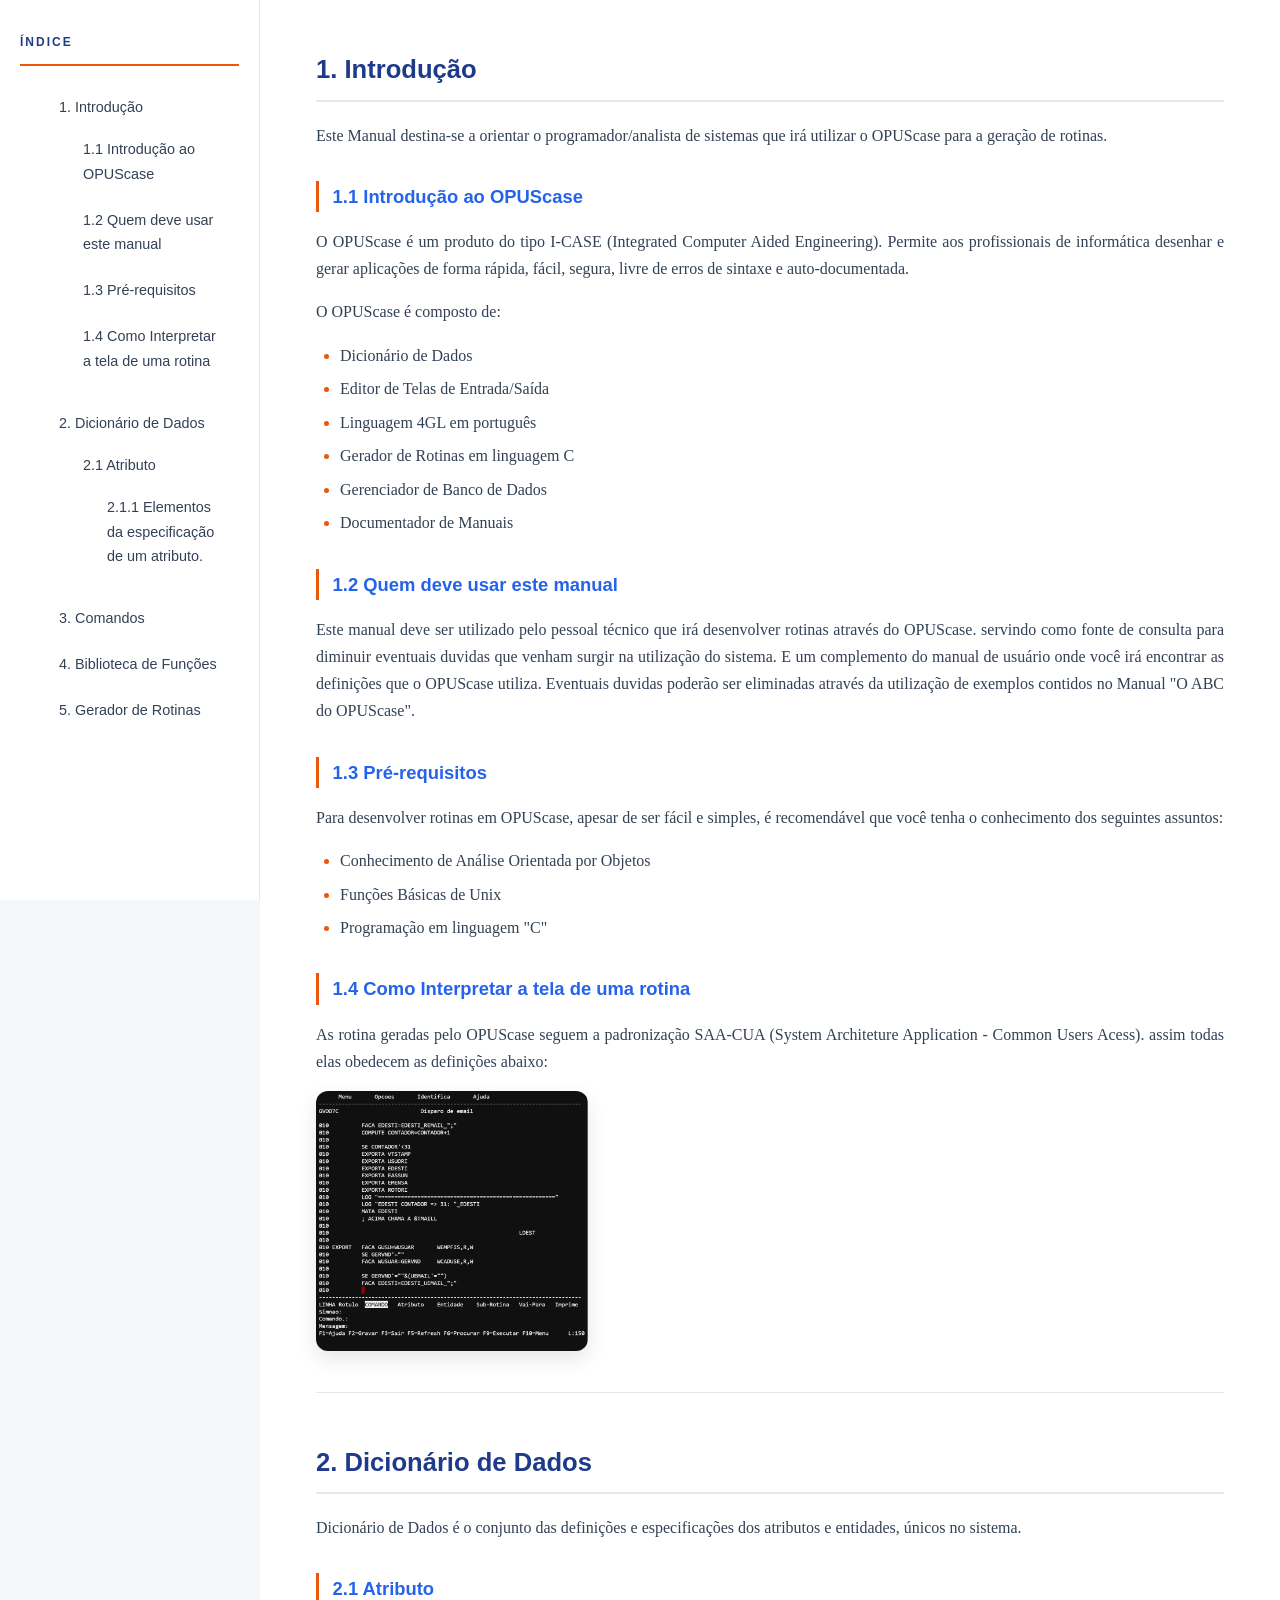
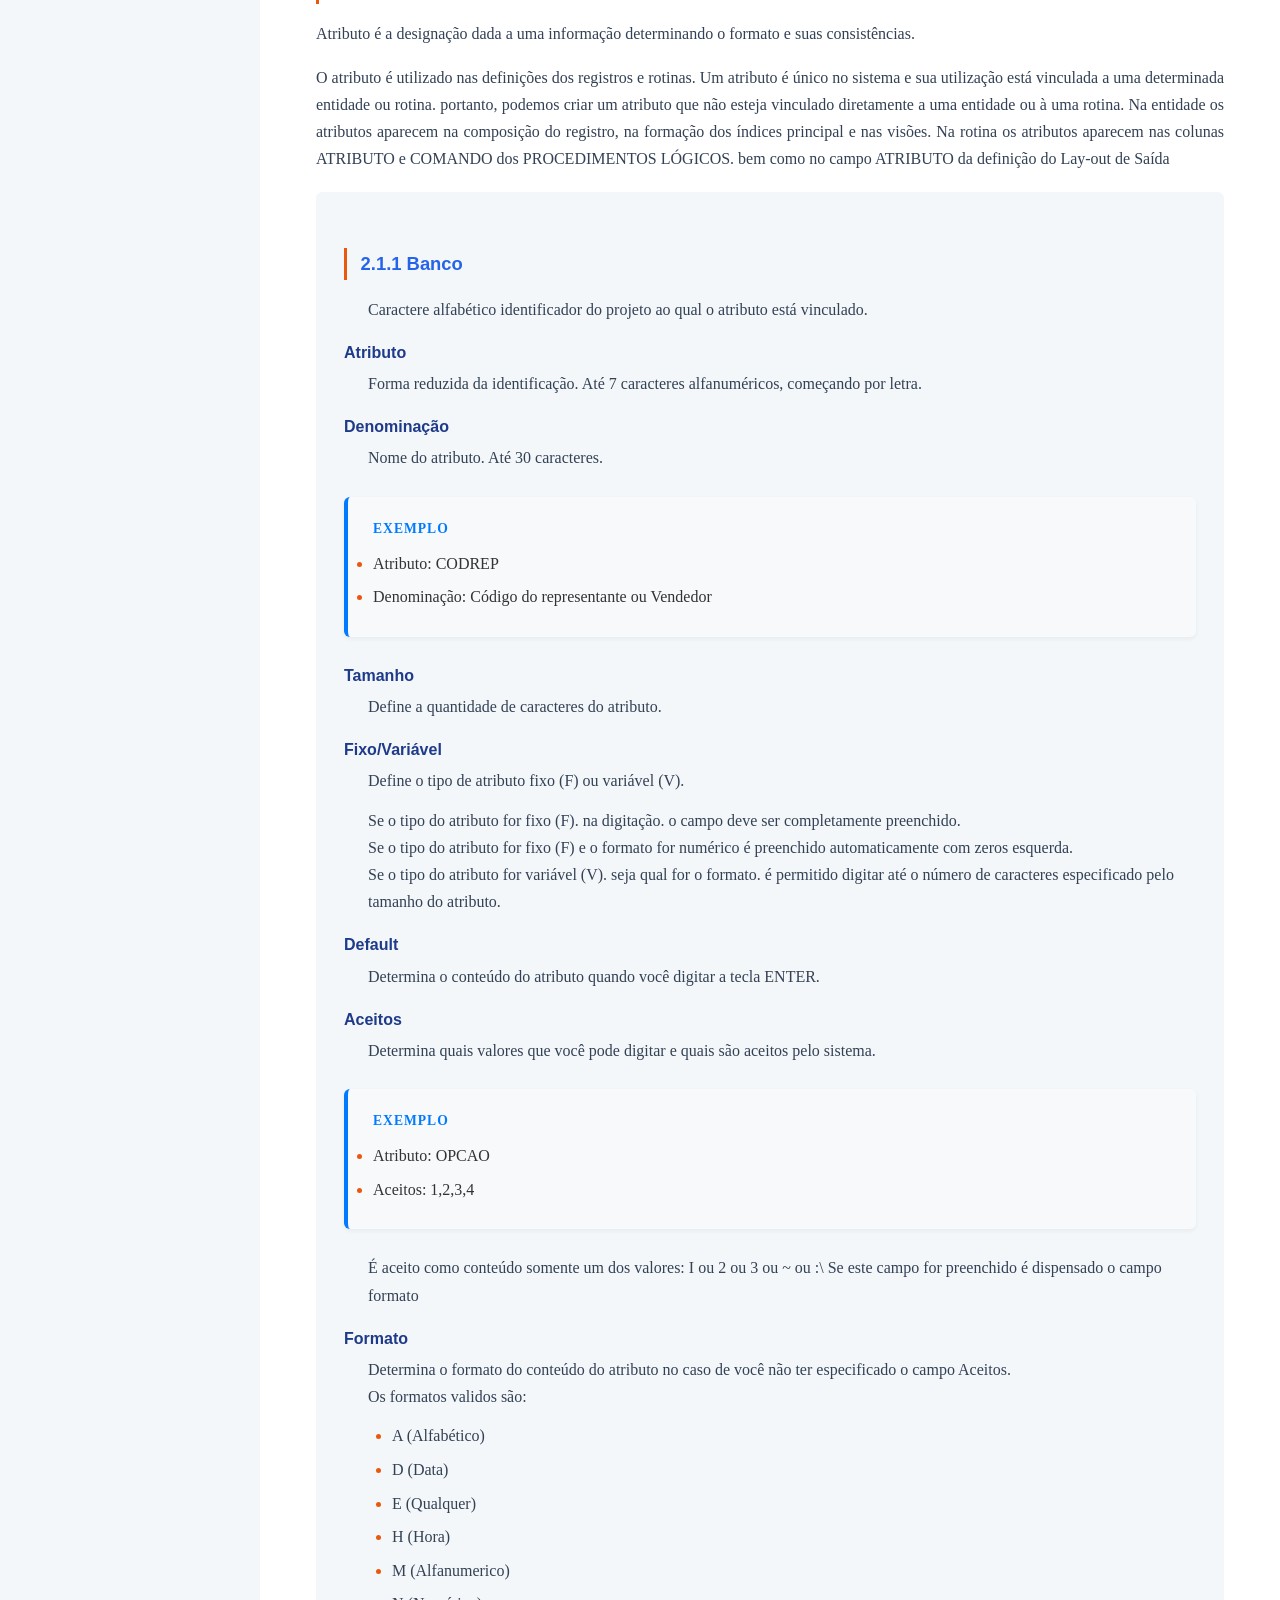
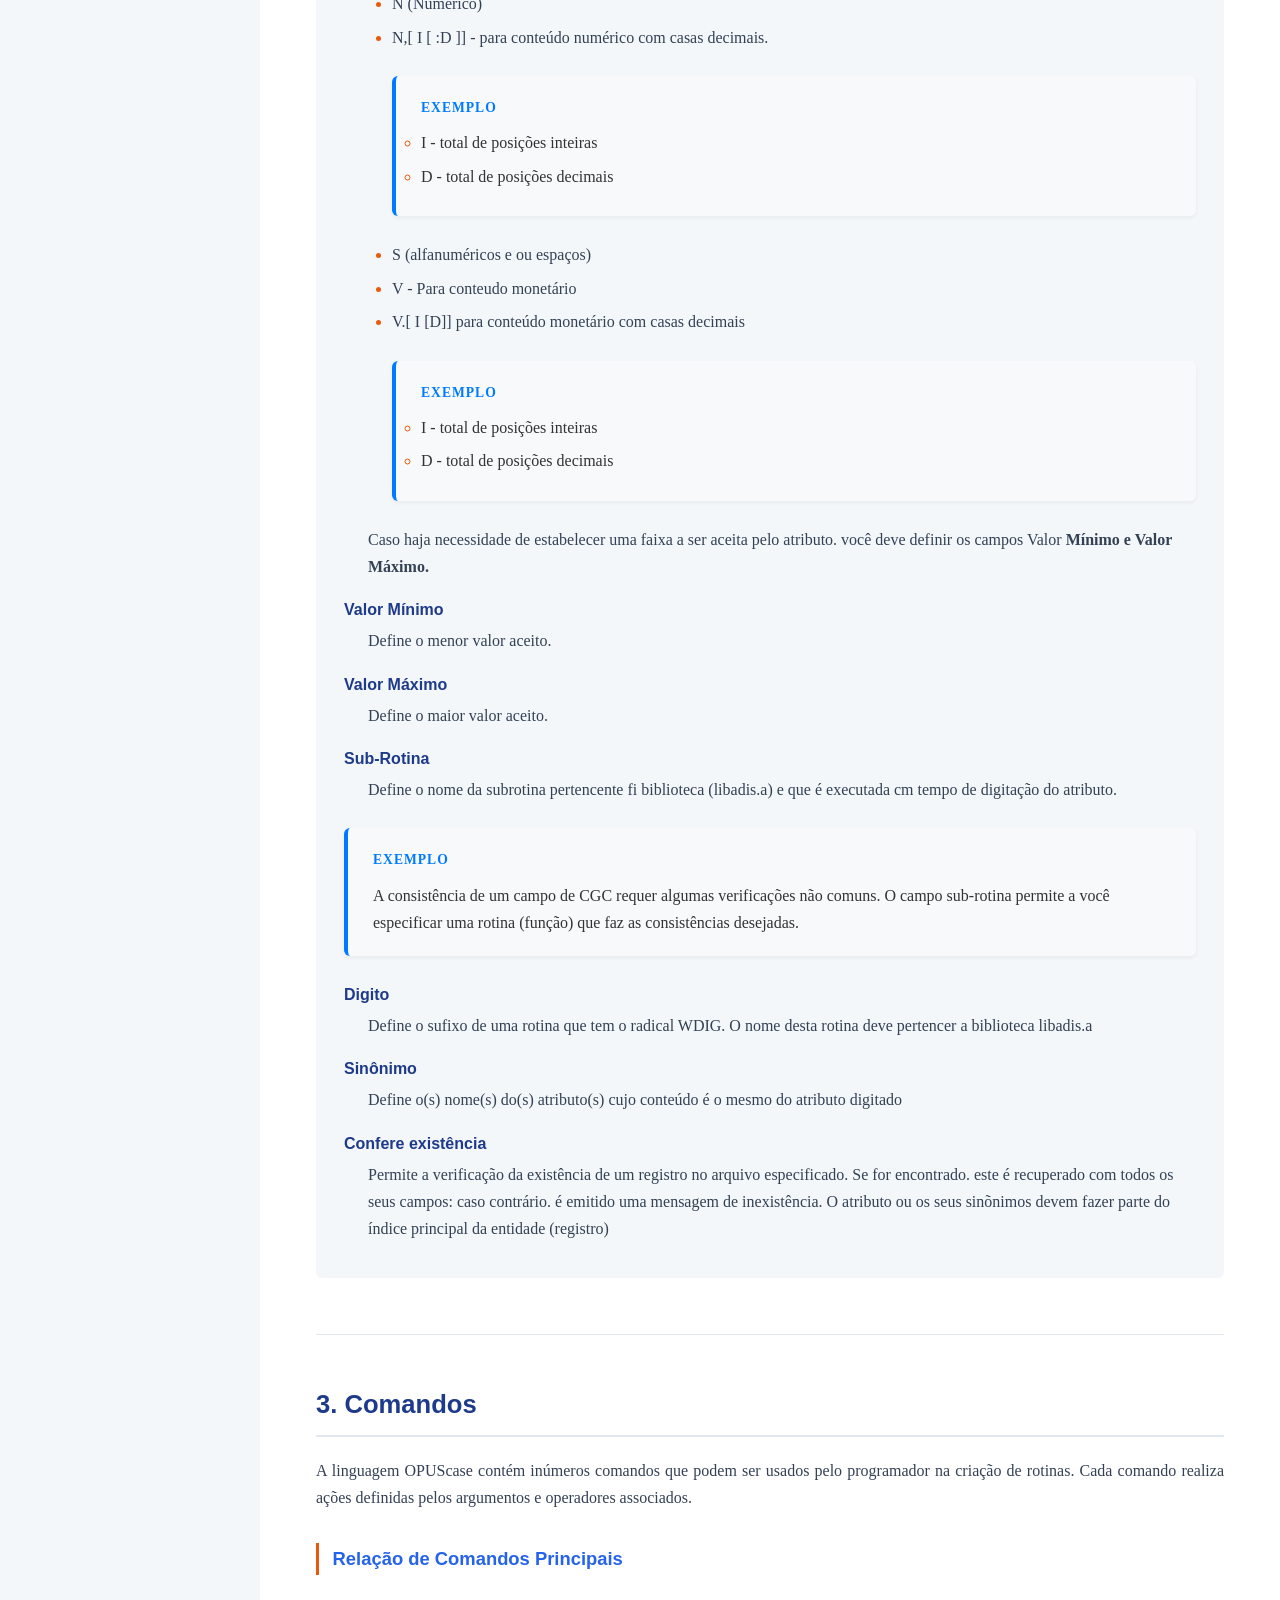
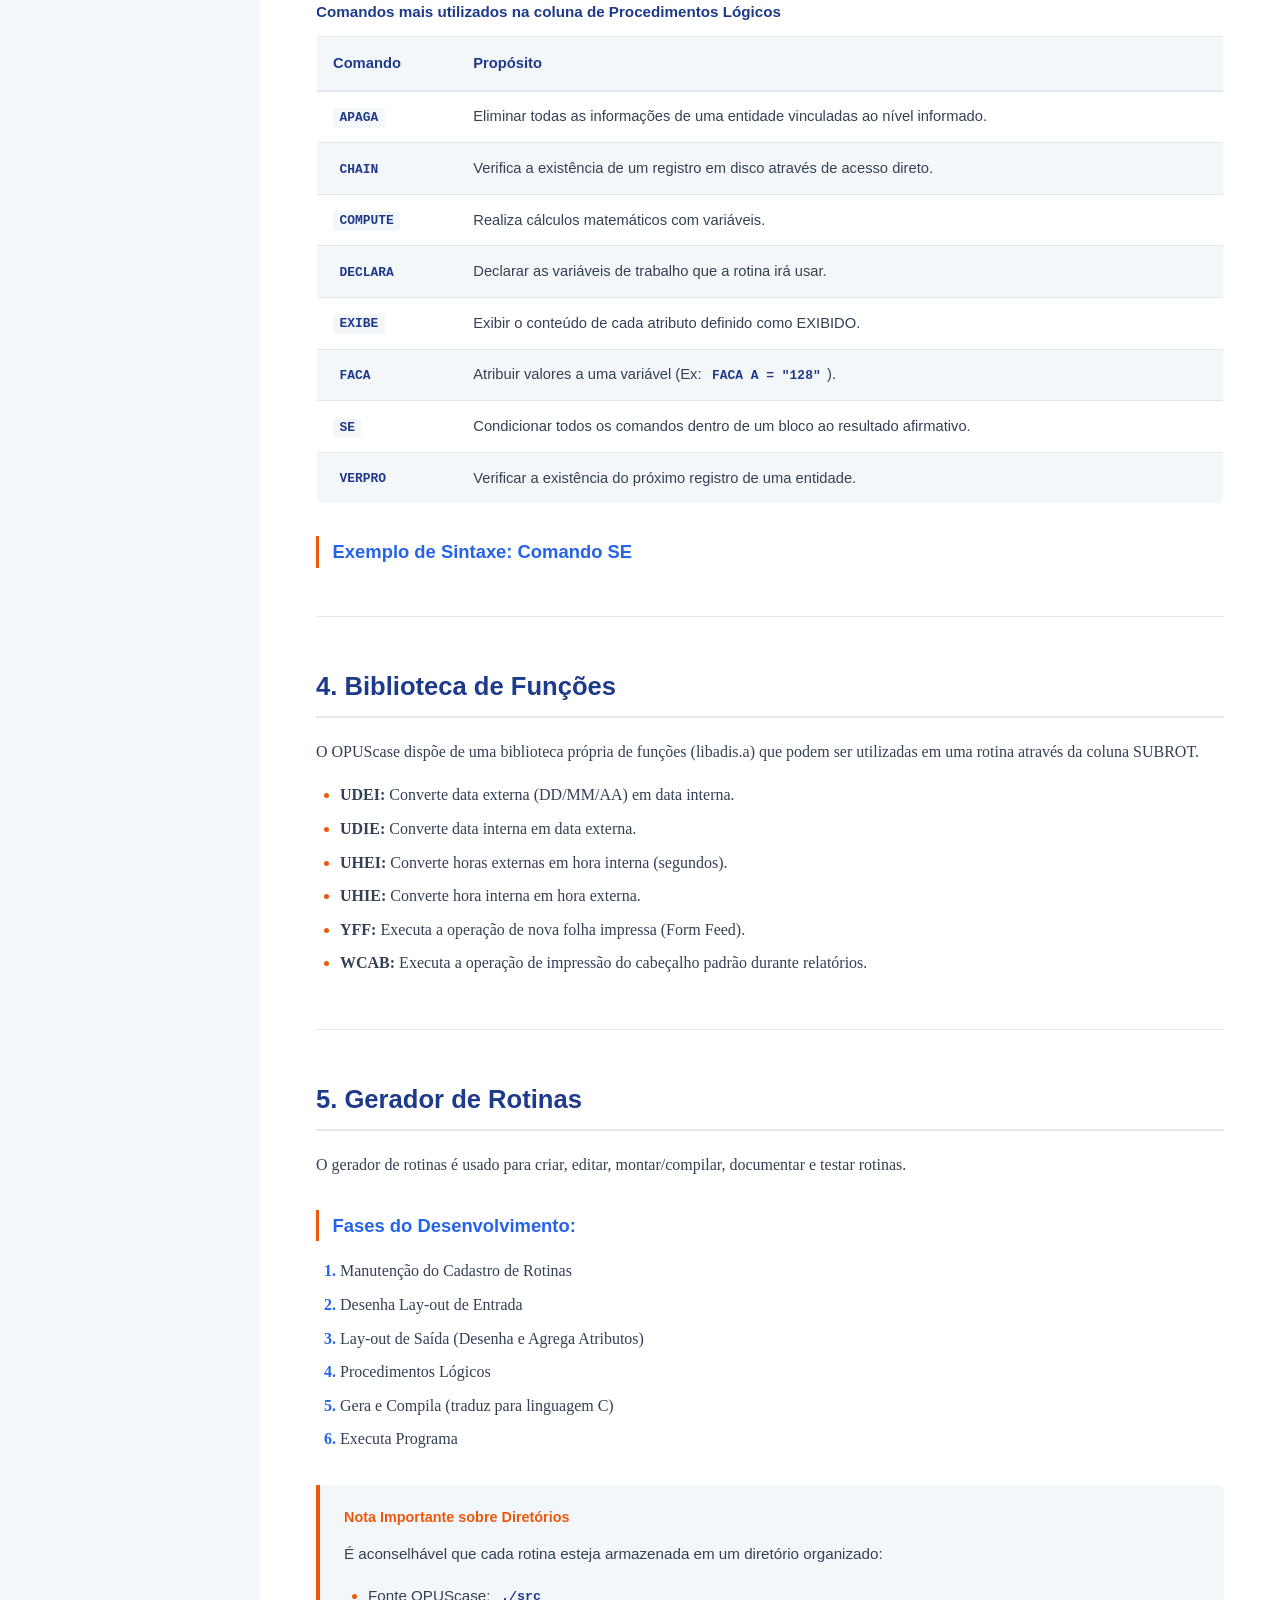
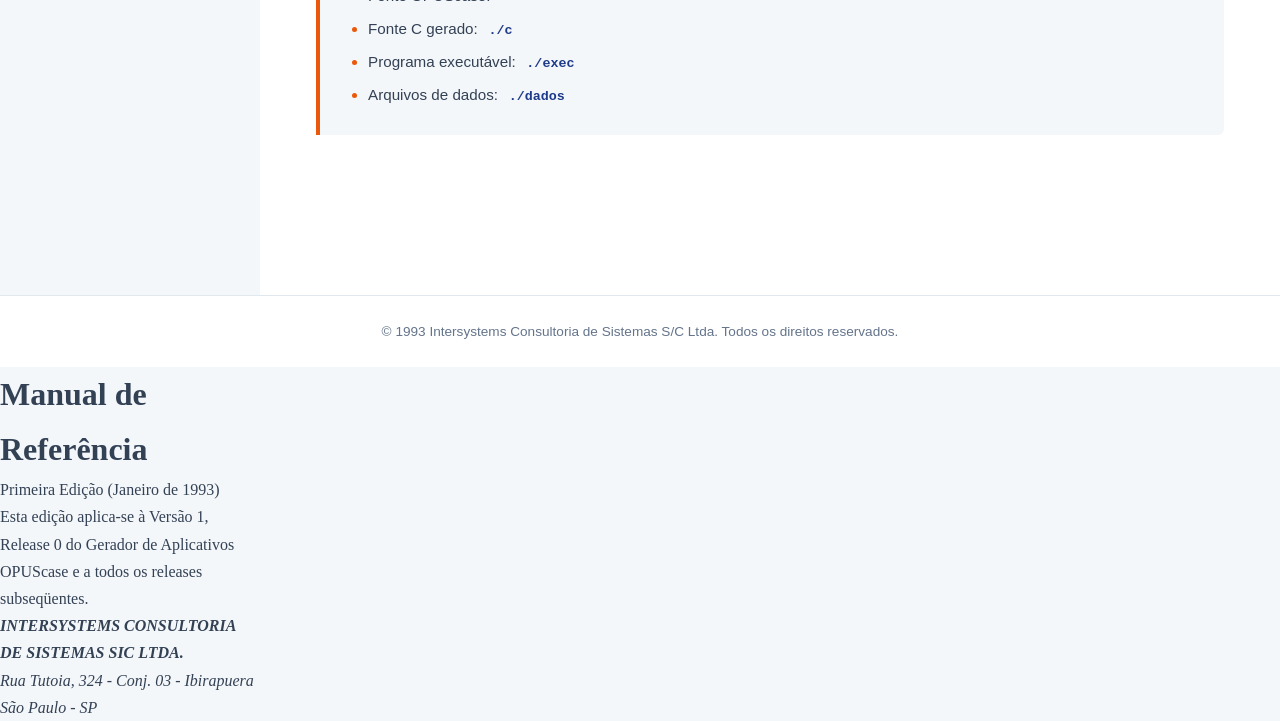
==== commit e80a30da: "inserindo conteúdo textual 2.1.1" ====
--- a/index.html
+++ b/index.html
@@ -124,13 +124,13 @@
             <h3 id="subitem-5">2.1 Atributo</h3>
             <p>Atributo é a designação dada a uma informação determinando o formato e suas consistências.</p>
 
-            <h4>O atributo é utilizado nas definições dos registros e rotinas.
+            <p>O atributo é utilizado nas definições dos registros e rotinas.
                 Um atributo é único no sistema e sua utilização está vinculada a uma determinada entidade ou rotina.
                 portanto, podemos criar um atributo que não esteja vinculado diretamente a uma entidade ou à uma rotina.
                 Na entidade os atributos aparecem na composição do registro, na formação dos índices principal e nas
                 visões.
                 Na rotina os atributos aparecem nas colunas ATRIBUTO e COMANDO dos PROCEDIMENTOS
-                LÓGICOS. bem como no campo ATRIBUTO da definição do Lay-out de Saída</h4>
+                LÓGICOS. bem como no campo ATRIBUTO da definição do Lay-out de Saída</p>
 
             <dl>
                 <dt>
@@ -143,9 +143,10 @@
 
                 <dt>Denominação</dt>
                 <dd>Nome do atributo. Até 30 caracteres.</dd>
-                <dd class="exemplo"><br>
-                    Atributo : CODREP<br>
-                    Denominação: Código do representante ou Vendedor</dd>
+                <ul class="exemplo">
+                    <li>Atributo: CODREP</li>
+                    <li>Denominação: Código do representante ou Vendedor</li>
+                </ul>
 
                 <dt>Tamanho</dt>
                 <dd>Define a quantidade de caracteres do atributo.</dd>
@@ -164,26 +165,74 @@
 
                 <dt>Aceitos</dt>
                 <dd>Determina quais valores que você pode digitar e quais são aceitos pelo sistema.</dd>
-                <dd class="exemplo"><br>
-                    Atributo: OPCAO<br>
-                    Aceitos: 1,2,3,4<br>
-                </dd>
+                <ul class="exemplo">
+                    <li>Atributo: OPCAO</li>
+                    <li>Aceitos: 1,2,3,4</li>
+                </ul>
                 <dd>É aceito como conteúdo somente um dos valores: I ou 2 ou 3 ou ~ ou :\
                     Se este campo for preenchido é dispensado o campo formato</dd>
 
                 <dt>Formato</dt>
-                <dd>Determina o formato do conteúdo do atributo no caso de você não ter especificado o campo Aceitos.<br>
-                Os formatos validos são:</dd>
+                <dd>Determina o formato do conteúdo do atributo no caso de você não ter especificado o campo
+                    Aceitos.<br>
+                    Os formatos validos são:</dd>
                 <dd>
                     <ul>
                         <li>A (Alfabético)</li>
+                        <li>D (Data)</li>
+                        <li>E (Qualquer)</li>
+                        <li>H (Hora)</li>
+                        <li>M (Alfanumerico)</li>
                         <li>N (Numérico)</li>
-                        <li>D (Data)</li>
-                        <li>H (Hora)</li>
-                        <li>E (Qualquer)</li>
-                        <li>V (Valor)</li>
+                        <li>N,[ I [ :D ]] - para conteúdo numérico com casas decimais.</li>
+                        <ul class="exemplo">
+                            <li>I - total de posições inteiras</li>
+                            <li>D - total de posições decimais</li>
+                        </ul>
+                        <li>S (alfanuméricos e ou espaços)</li>
+                        <li>V - Para conteudo monetário</li>
+                        <li>V.[ I [D]] para conteúdo monetário com casas decimais</li>
+                        <ul class="exemplo">
+                            <li>I - total de posições inteiras</li>
+                            <li>D - total de posições decimais</li>
+                        </ul>
+
                     </ul>
                 </dd>
+                <dd>Caso haja necessidade de estabelecer uma faixa a ser aceita pelo atributo. você deve definir os
+                    campos Valor
+                    <b>Mínimo e Valor Máximo.</b>
+                </dd>
+
+                <dt>Valor Mínimo</dt>
+                <dd>Define o menor valor aceito.</dd>
+
+                <dt>Valor Máximo</dt>
+                <dd>Define o maior valor aceito.</dd>
+
+                <dt> Sub-Rotina</dt>
+                <dd>Define o nome da subrotina pertencente fi biblioteca (libadis.a) e que é executada cm tempo de
+                    digitação do
+                    atributo.</dd>
+                <dd class="exemplo">A consistência de um campo de CGC requer algumas verificações não comuns. O campo
+                    sub-rotina
+                    permite a você especificar uma rotina (função) que faz as consistências desejadas.</dd>
+
+                <dt>Digito</dt>
+                <dd>Define o sufixo de uma rotina que tem o radical WDIG.
+                    O nome desta rotina deve pertencer a biblioteca libadis.a</dd>
+
+                <dt>Sinônimo</dt>
+                <dd>Define o(s) nome(s) do(s) atributo(s) cujo conteúdo é o mesmo do atributo digitado</dd>
+
+                <dt>Confere existência</dt>
+
+                <dd>Permite a verificação da existência de um registro no arquivo especificado.
+                    Se for encontrado. este é recuperado com todos os seus campos: caso contrário. é emitido uma
+                    mensagem
+                    de inexistência.
+                    O atributo ou os seus sinõnimos devem fazer parte do índice principal da entidade (registro)</dd>
+
             </dl>
         </section>
 
